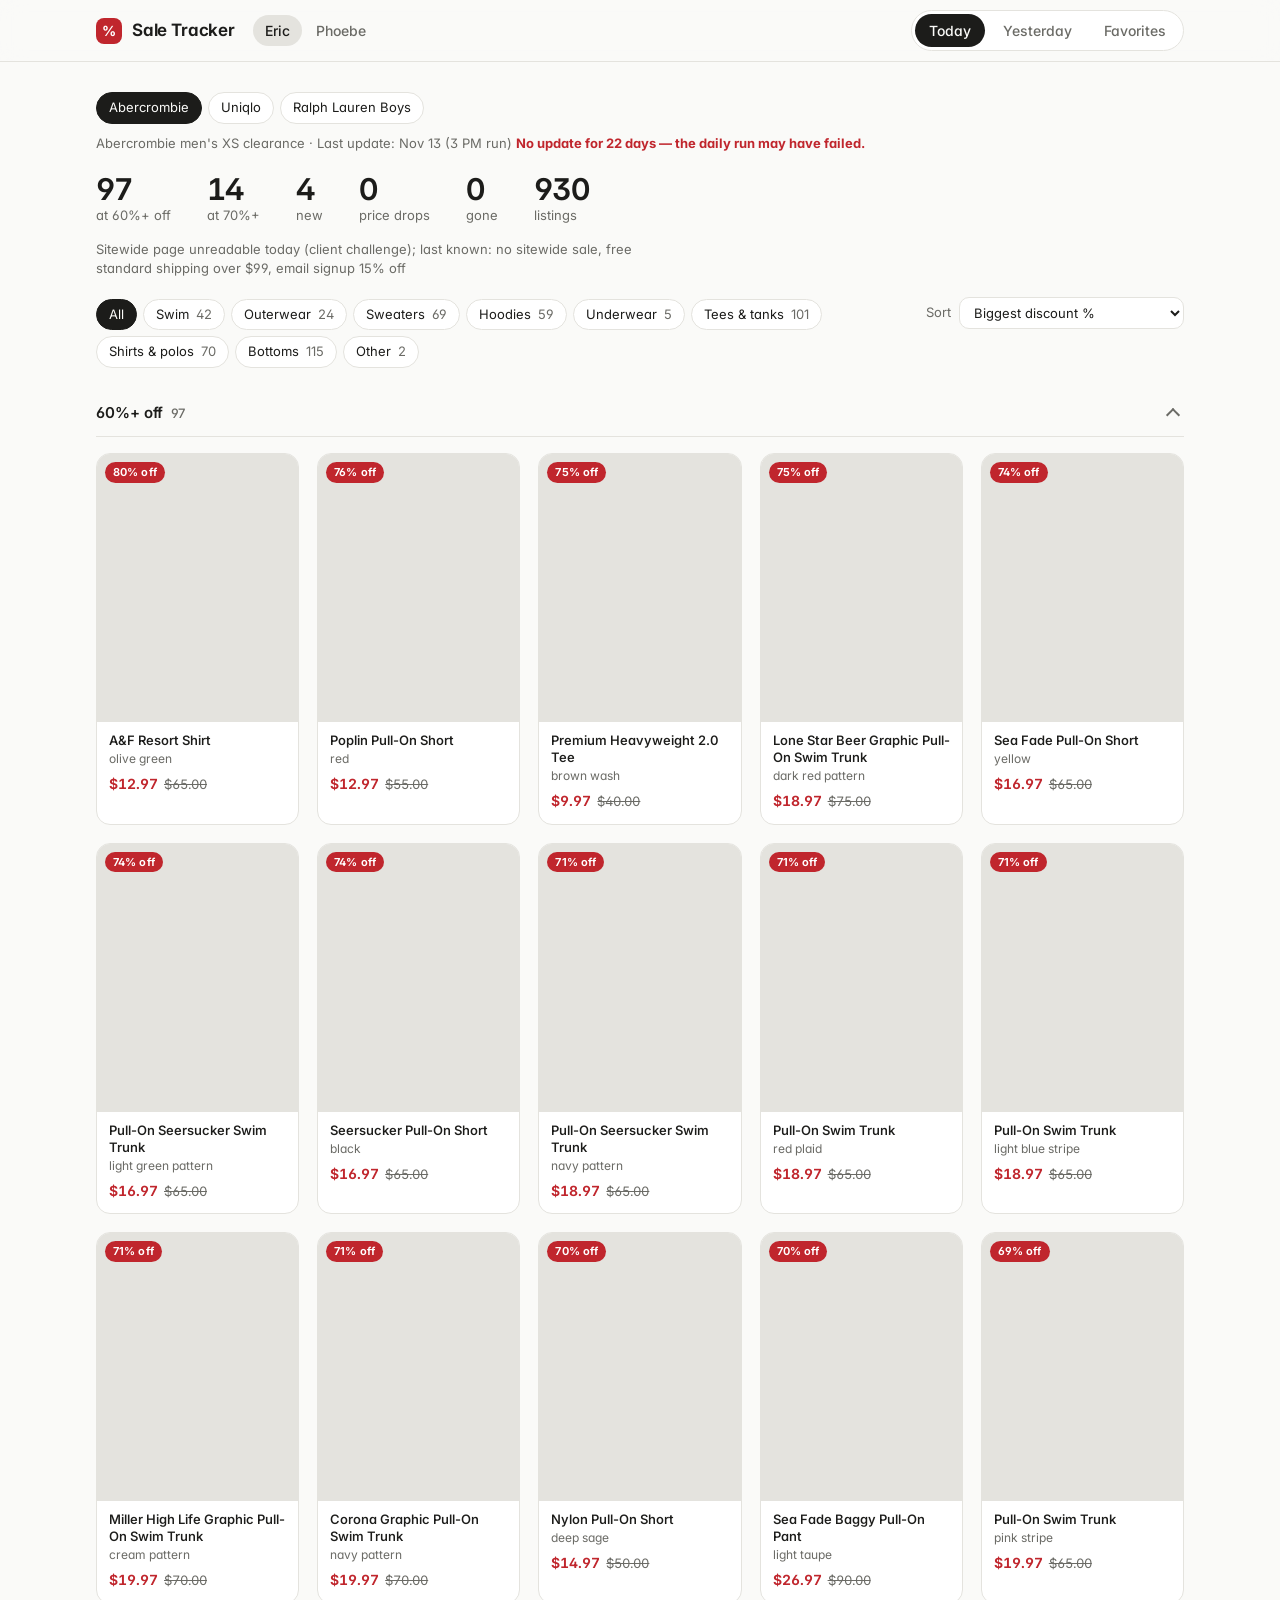
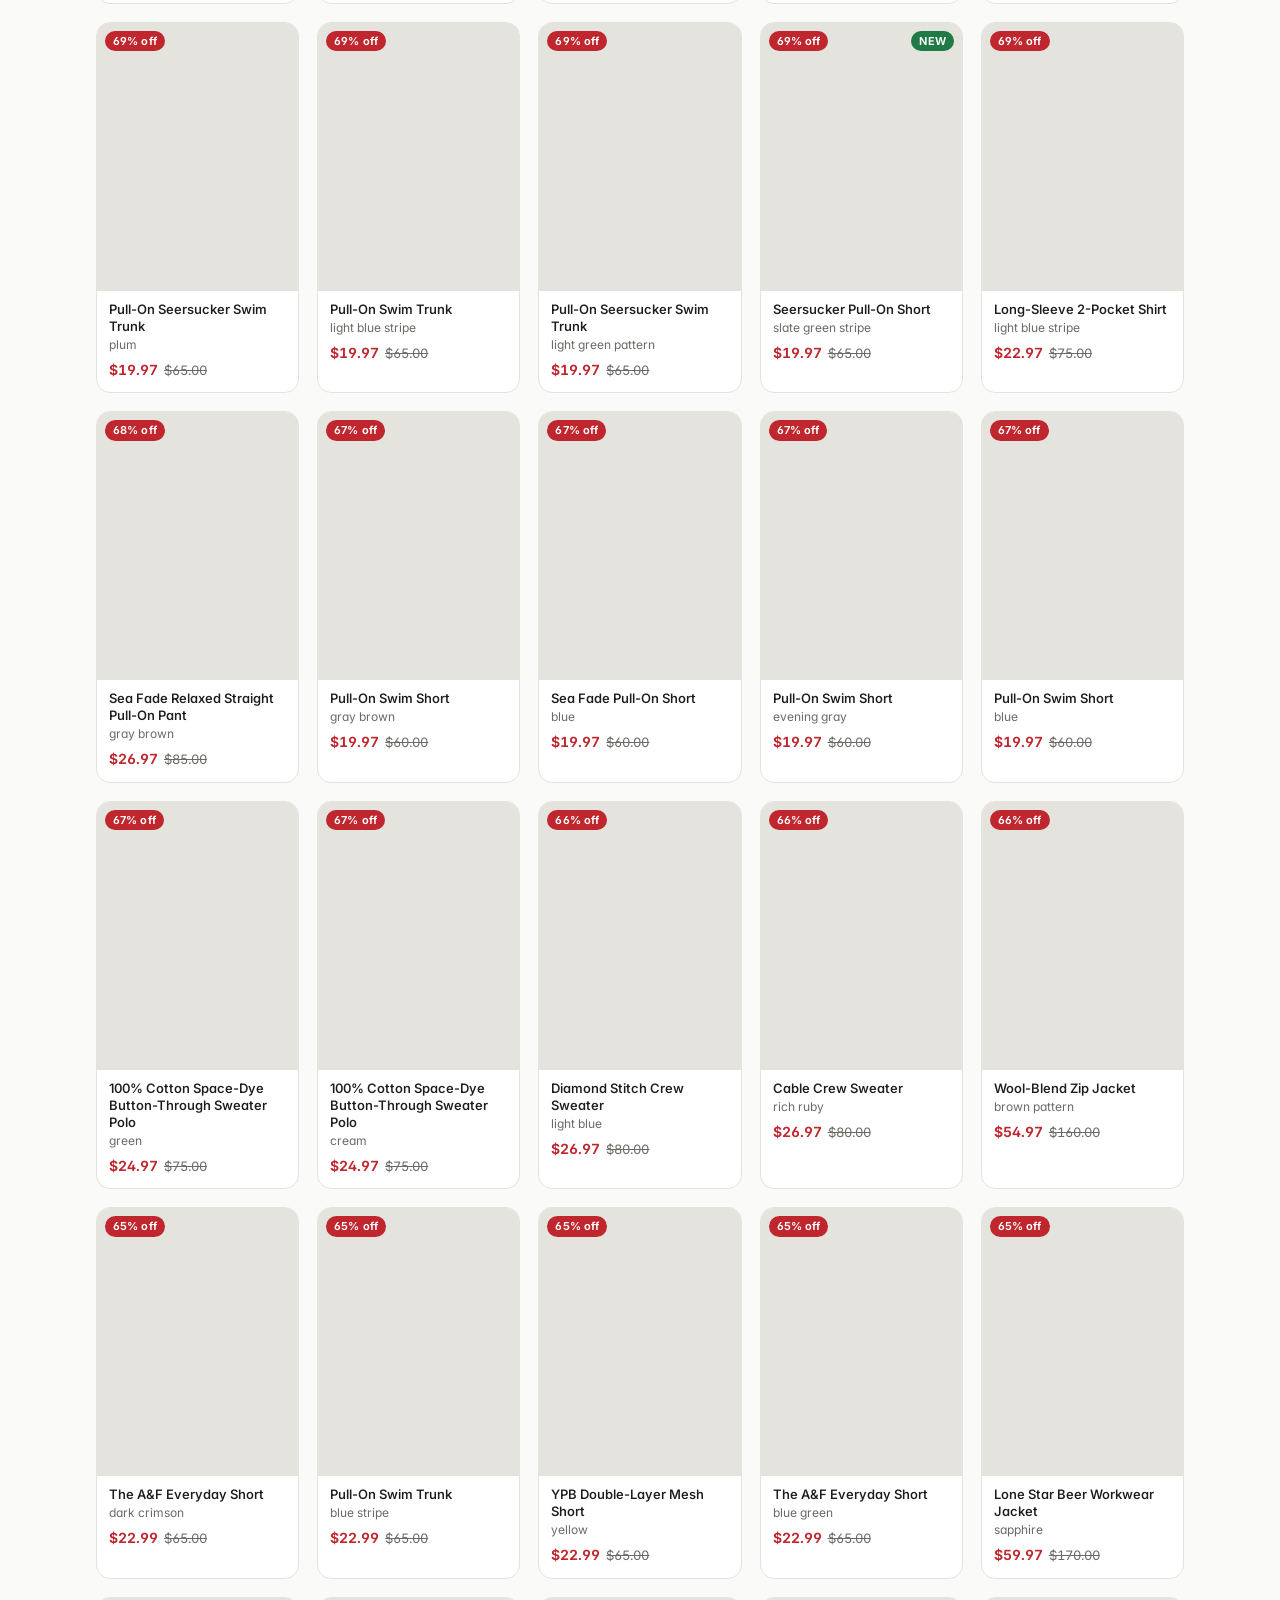
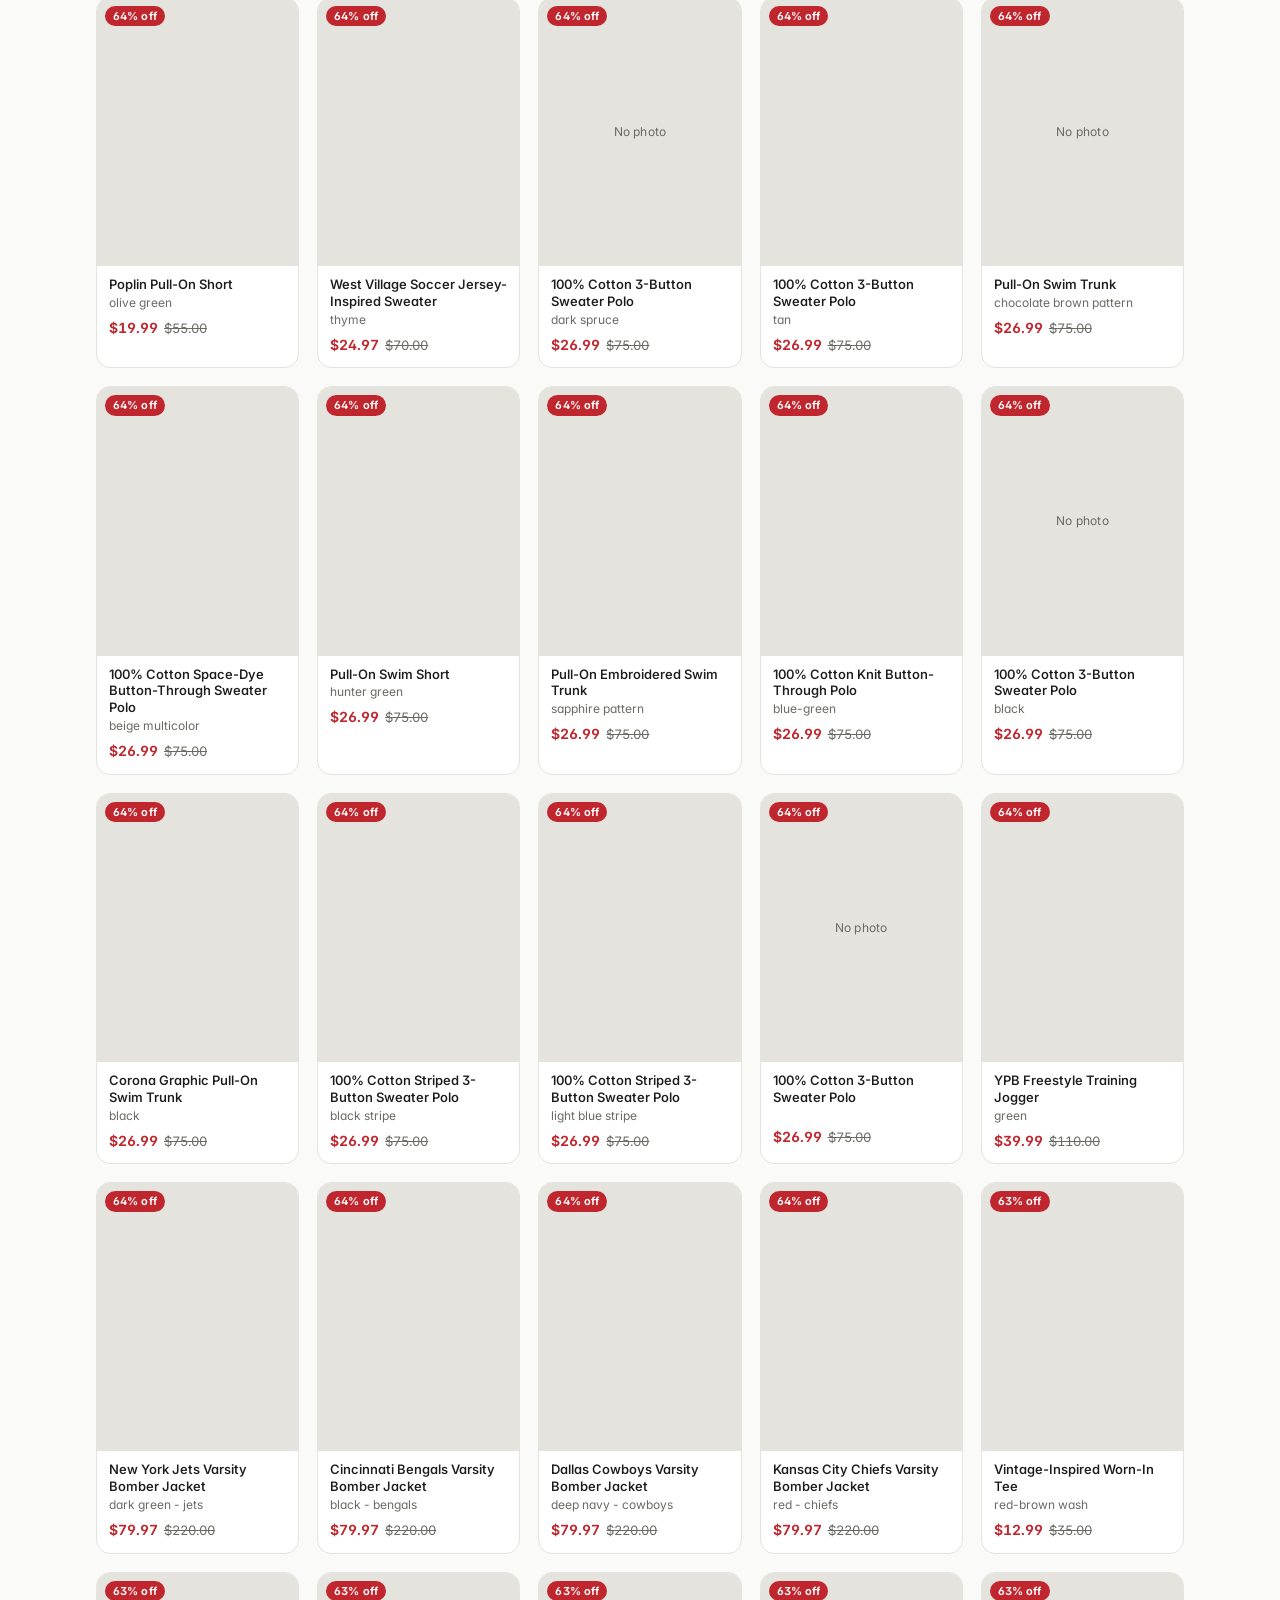
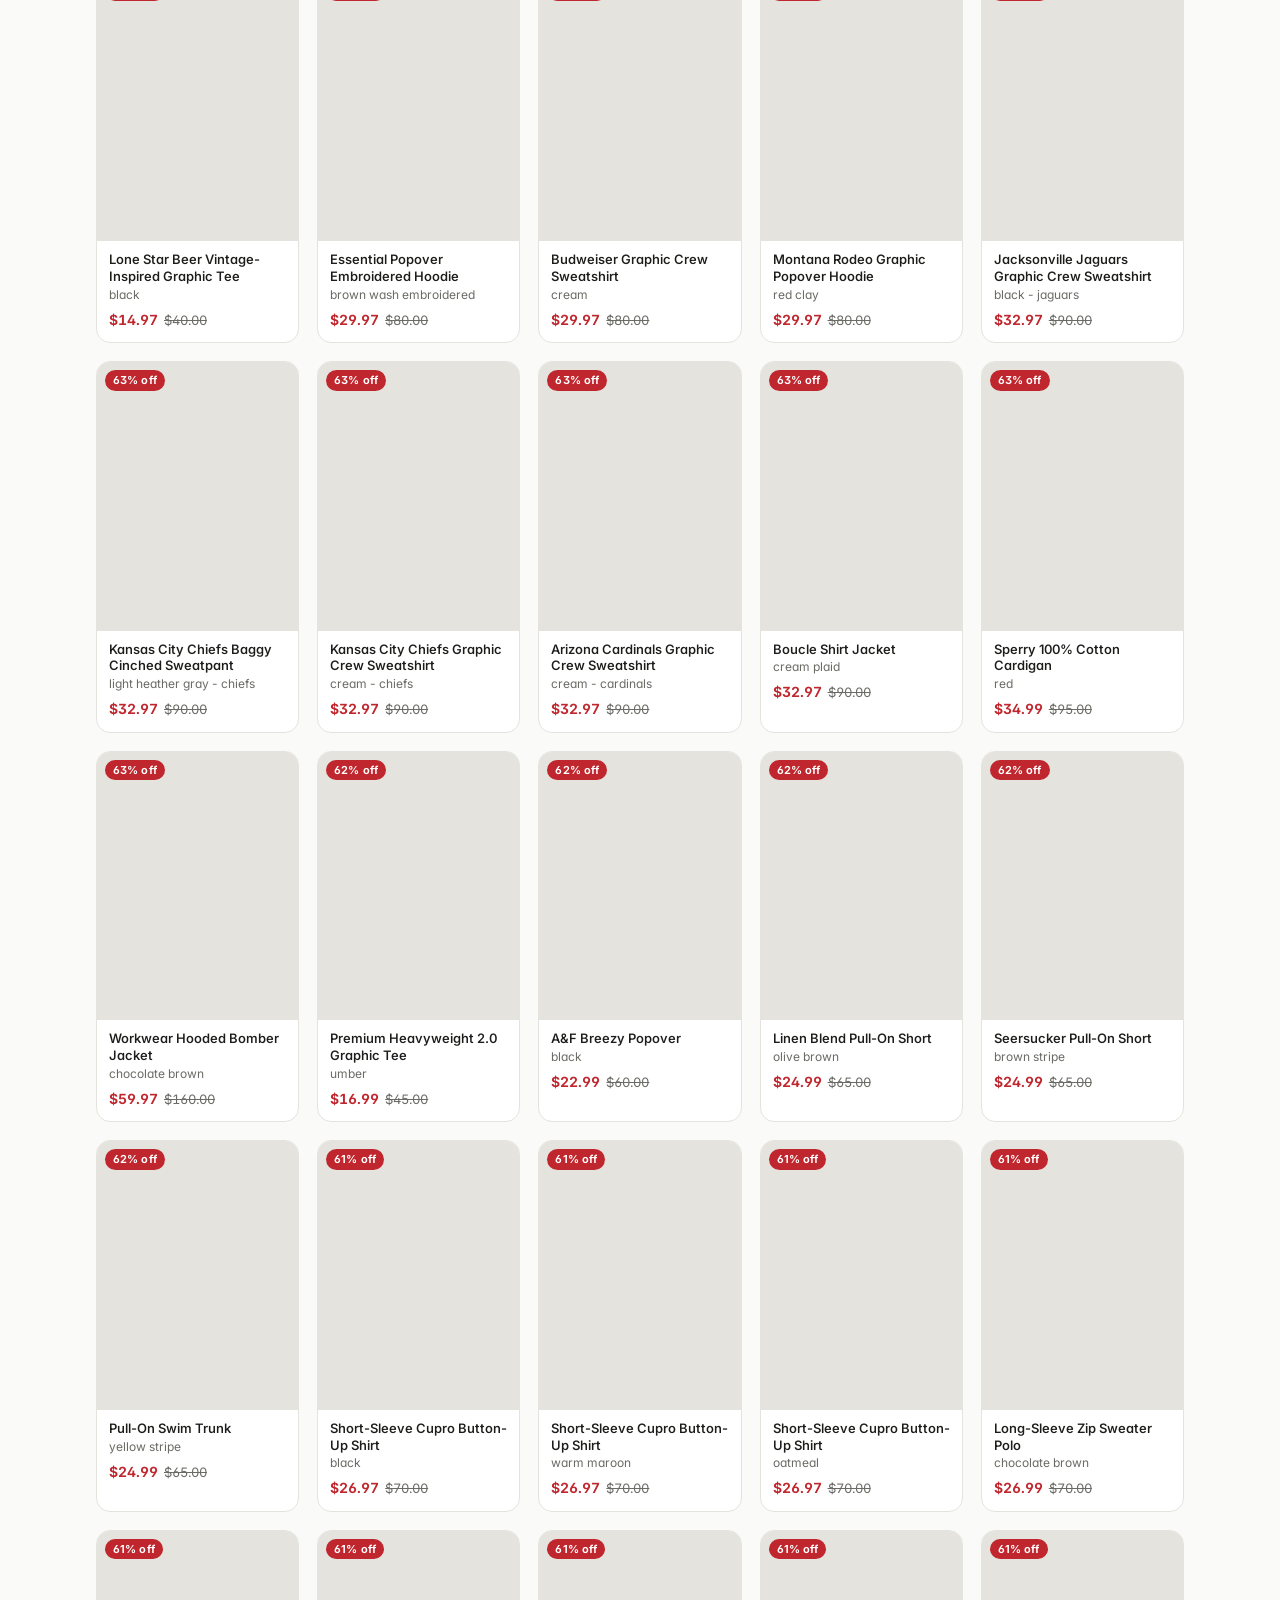
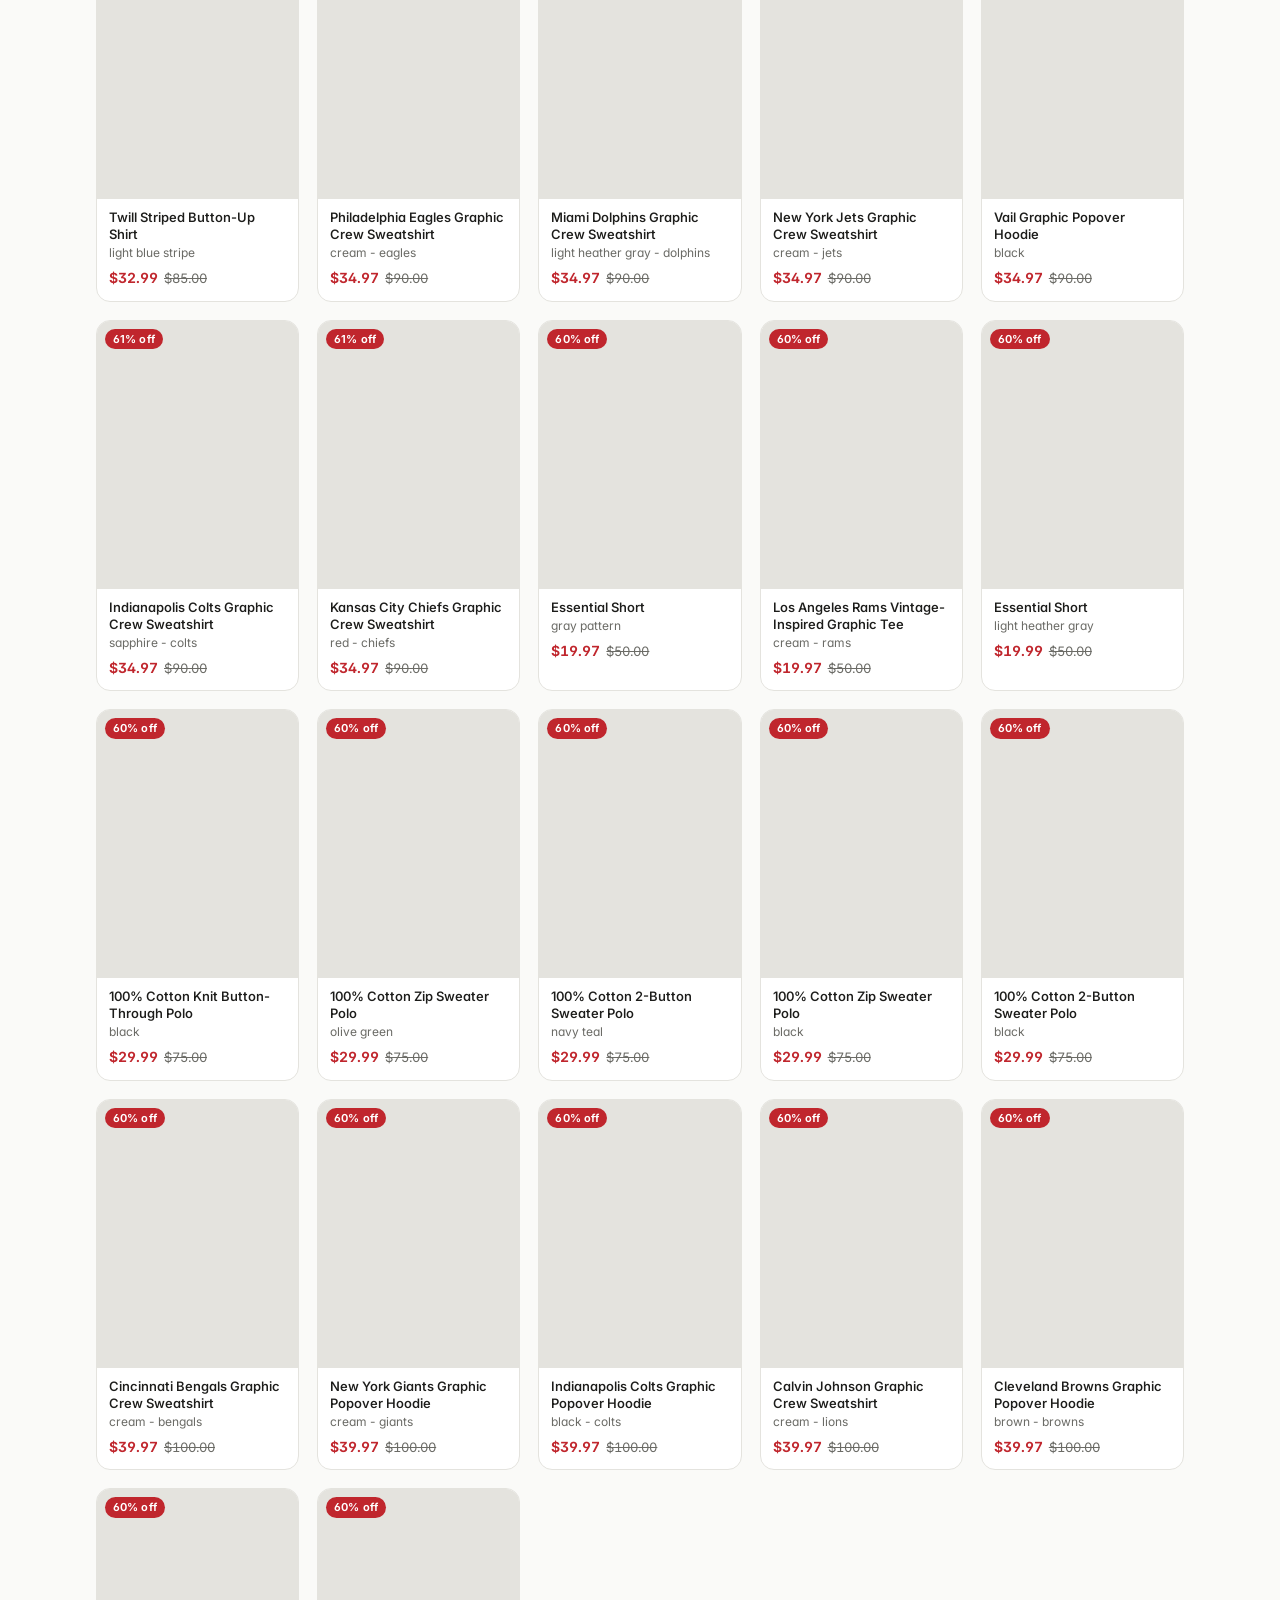
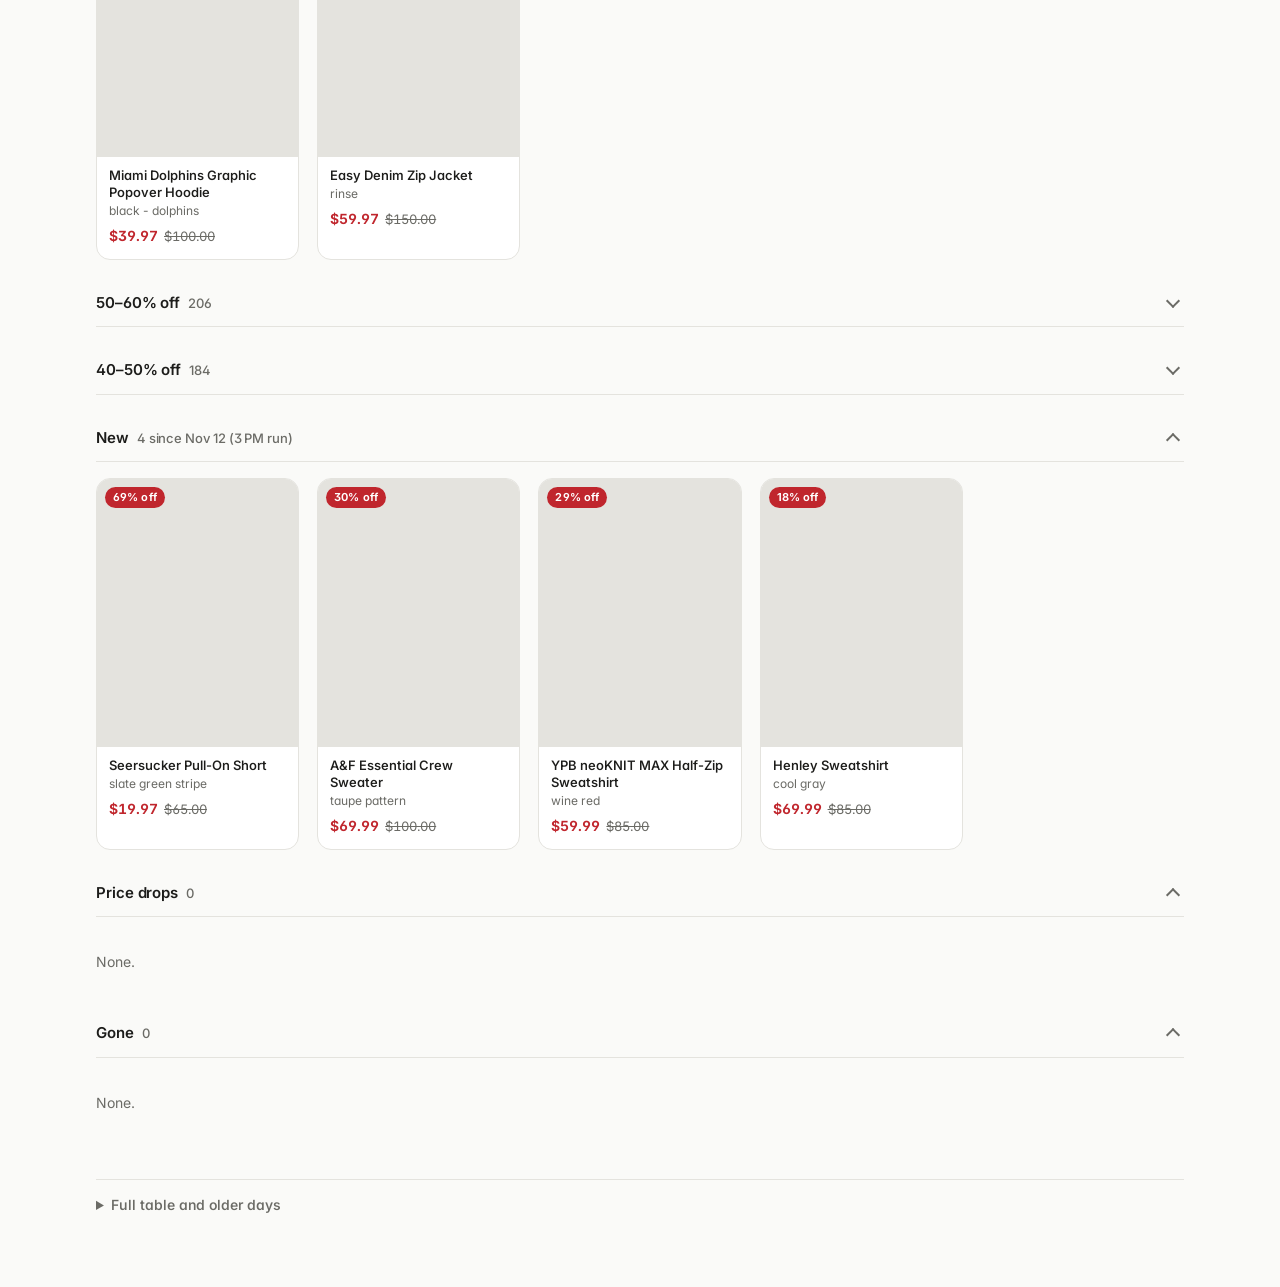
==== eric/index.html @ e485f813 "Add Eric and Phoebe sections at /eric/ and /phoebe/ - eric/index.html is the existing tracker (share" ====
<!doctype html>
<html lang="en">
<head>
<meta charset="utf-8">
<meta name="viewport" content="width=device-width,initial-scale=1">
<title>Eric · Sale Tracker</title>
<meta name="description" content="Daily price tracker for Abercrombie men's XS clearance: 60%+ off, new arrivals, price drops and favorites.">
<meta name="theme-color" content="#fafaf8" media="(prefers-color-scheme: light)">
<meta name="theme-color" content="#141413" media="(prefers-color-scheme: dark)">
<meta property="og:type" content="website">
<meta property="og:title" content="Eric · Sale Tracker">
<meta property="og:description" content="Daily price tracker for Abercrombie men's XS clearance: 60%+ off, new arrivals, price drops and favorites.">
<meta name="twitter:card" content="summary">
<link rel="icon" href="data:image/svg+xml,%3Csvg xmlns='http://www.w3.org/2000/svg' viewBox='0 0 32 32'%3E%3Crect width='32' height='32' rx='8' fill='%23c0262d'/%3E%3Ccircle cx='11' cy='11' r='2.8' fill='white'/%3E%3Ccircle cx='21' cy='21' r='2.8' fill='white'/%3E%3Cpath d='M22 9L10 23' stroke='white' stroke-width='2.4' stroke-linecap='round'/%3E%3C/svg%3E">
<link rel="preconnect" href="https://fonts.googleapis.com">
<link rel="preconnect" href="https://fonts.gstatic.com" crossorigin>
<link rel="stylesheet" href="https://fonts.googleapis.com/css2?family=Inter:wght@400;500;600;700&amp;display=swap">
<link rel="stylesheet" href="../styles.css">
</head>
<body>
<header class="top"><div class="bar">
<div class="lead"><div class="brand"><span class="logo" aria-hidden="true">%</span><h1 id="ttl">Sale Tracker</h1></div><nav class="spaces" aria-label="Section"><a href="../eric/" aria-current="page">Eric</a><a href="../phoebe/">Phoebe</a></nav></div>
<nav class="tabs" aria-label="Views"><button data-k="t" aria-pressed="true">Today</button><button data-k="y">Yesterday</button><button data-k="f">Favorites</button></nav>
</div></header>
<main>
<div class="chips stores" id="stores" role="group" aria-label="Store"></div>
<p class="intro">Abercrombie men's XS clearance<span id="upd"></span></p>
<div id="view" aria-live="polite"><div class="grid" aria-hidden="true"><div class="skel"></div><div class="skel"></div><div class="skel"></div><div class="skel"></div><div class="skel"></div><div class="skel"></div></div></div>
<details class="more"><summary>Full table and older days</summary>
<div class="tools"><input id="q" type="search" placeholder="Search name, color, id" aria-label="Search"><select id="f" aria-label="Filter"><option value="all">All</option><option value="60">60%+ off</option><option value="new">New today</option></select><span id="cnt" class="sub"></span></div>
<div class="tw"><table><thead><tr><th data-k="name">Item</th><th data-k="color">Color</th><th data-k="sale">Sale</th><th data-k="orig">Orig</th><th data-k="pct">Off</th></tr></thead><tbody id="tb"></tbody></table></div>
<h2>Older days</h2><ul class="l" id="older"></ul></details>
</main>
<script>window.SALE_SPACE="eric";window.SALE_ROOT="../";</script>
<script src="../app.js"></script>
</body>
</html>
---- styles.css ----
:root{--bg:#fafaf8;--fg:#1c1c1a;--mut:#6b6b66;--card:#fff;--bd:#e4e3de;--red:#c0262d;--grn:#1f7a45;--blu:#1f5fa8;--star:#e0a100;--r:14px;--sh:0 10px 28px rgba(28,28,26,.09);--font:Inter,system-ui,-apple-system,"Segoe UI",Roboto,sans-serif}
@media(prefers-color-scheme:dark){:root:not([data-theme=light]){color-scheme:dark;--bg:#141413;--fg:#ecebe6;--mut:#9a9992;--card:#1e1e1c;--bd:#33332f;--red:#ff6b70;--grn:#5fd18a;--blu:#6fb1ff;--sh:0 10px 28px rgba(0,0,0,.45)}}
:root[data-theme=dark]{color-scheme:dark;--bg:#141413;--fg:#ecebe6;--mut:#9a9992;--card:#1e1e1c;--bd:#33332f;--red:#ff6b70;--grn:#5fd18a;--blu:#6fb1ff;--sh:0 10px 28px rgba(0,0,0,.45)}
*{box-sizing:border-box}
html{-webkit-text-size-adjust:100%}
body{margin:0;background:var(--bg);color:var(--fg);font:15px/1.5 var(--font);-webkit-font-smoothing:antialiased;font-feature-settings:"cv11","ss01"}
a{color:inherit}button,input,select{font:inherit;color:inherit}
:focus-visible{outline:2px solid var(--blu);outline-offset:2px;border-radius:6px}

/* header */
.top{position:sticky;top:0;z-index:20;background:color-mix(in srgb,var(--bg) 86%,transparent);-webkit-backdrop-filter:saturate(1.4) blur(12px);backdrop-filter:saturate(1.4) blur(12px);border-bottom:1px solid var(--bd)}
.bar{max-width:1120px;margin:0 auto;display:flex;align-items:center;justify-content:space-between;gap:12px;flex-wrap:wrap;padding:10px max(16px,env(safe-area-inset-right,0px)) 10px max(16px,env(safe-area-inset-left,0px))}
.brand{display:flex;align-items:center;gap:10px}.logo{width:26px;height:26px;border-radius:8px;background:var(--red);color:#fff;font-weight:700;font-size:14px;display:grid;place-items:center}
h1{font-size:17px;font-weight:650;letter-spacing:-.01em;margin:0}
.tabs{display:flex;gap:4px;padding:3px;border:1px solid var(--bd);border-radius:99px;background:var(--card)}
.tabs button{border:0;background:transparent;color:var(--mut);padding:6px 14px;border-radius:99px;cursor:pointer;font-size:14px;font-weight:500;transition:background .15s,color .15s}
.tabs button:hover{color:var(--fg)}.tabs button[aria-pressed=true]{background:var(--fg);color:var(--bg)}
.tabs .bd{display:inline-block;min-width:18px;padding:0 5px;margin-left:4px;border-radius:99px;background:var(--bd);color:var(--fg);font-size:11px;line-height:18px;text-align:center}
.tabs button[aria-pressed=true] .bd{background:color-mix(in srgb,var(--bg) 25%,transparent);color:var(--bg)}

main{max-width:1120px;margin:0 auto;padding:18px max(16px,env(safe-area-inset-right,0px)) 72px max(16px,env(safe-area-inset-left,0px))}
.stores{margin:10px 0 8px;flex:none}.intro{margin:0 0 4px;color:var(--mut);font-size:13px}.intro #upd{display:inline}.intro #upd:not(:empty)::before{content:"\00a0\00b7\00a0"}
.sub{color:var(--mut);font-size:13px}.warn{color:var(--red)}
h2{font-size:15px;font-weight:600;letter-spacing:-.005em;margin:36px 0 14px;display:flex;align-items:baseline;gap:8px}
h2 .ct{color:var(--mut);font-weight:500;font-size:13px}

/* stats + promo */
.stats{display:flex;flex-wrap:wrap;gap:12px 36px;margin:20px 0 14px}
.st{display:flex;flex-direction:column}.st b{font-size:30px;line-height:1.1;font-weight:650;letter-spacing:-.02em;font-variant-numeric:tabular-nums}.st span{color:var(--mut);font-size:13px}
.promo{margin:0 0 18px;color:var(--mut);font-size:13px;max-width:70ch}

/* controls */
.controls{display:flex;flex-wrap:wrap;align-items:flex-start;justify-content:space-between;gap:12px;margin:0 0 4px}
.chips{flex:1 1 0;min-width:0;display:flex;gap:6px;flex-wrap:wrap;margin-inline:-2px;padding:2px}
.chip{flex:none;border:1px solid var(--bd);background:var(--card);color:var(--fg);padding:5px 12px;border-radius:99px;cursor:pointer;font-size:13px;white-space:nowrap;transition:border-color .15s,background .15s}
.chip i{font-style:normal;color:var(--mut);margin-left:3px}.chip:hover{border-color:var(--mut)}
.chip[aria-pressed=true]{background:var(--fg);color:var(--bg);border-color:var(--fg)}.chip[aria-pressed=true] i{color:inherit;opacity:.7}
.sort{flex:none;display:flex;align-items:center;gap:8px}
select,input[type=search]{border:1px solid var(--bd);border-radius:10px;background:var(--card);padding:6px 10px;font-size:13px}

/* grid + cards */
.grid{display:grid;grid-template-columns:repeat(auto-fill,minmax(158px,1fr));gap:14px}
@media(min-width:900px){.grid{grid-template-columns:repeat(auto-fill,minmax(200px,1fr));gap:18px}}
.card{background:var(--card);border:1px solid var(--bd);border-radius:var(--r);overflow:hidden;text-decoration:none;color:inherit;display:flex;flex-direction:column;transition:transform .2s,box-shadow .2s,border-color .2s}
.card:hover{transform:translateY(-3px);box-shadow:var(--sh);border-color:color-mix(in srgb,var(--mut) 45%,var(--bd))}
.ph{aspect-ratio:3/4;background:var(--bd);display:flex;align-items:center;justify-content:center;color:var(--mut);font-size:12px;position:relative;overflow:hidden}
.ph img{width:100%;height:100%;object-fit:cover;display:block;transition:transform .4s}.card:hover .ph img{transform:scale(1.035)}
.nop{font-size:12px;letter-spacing:.02em}
.tag{position:absolute;top:8px;left:8px;font-size:11px;font-weight:650;padding:2px 8px;border-radius:99px;color:#fff;background:var(--red);letter-spacing:.01em}
.tag.n,.tag.d{left:auto;right:8px}.tag.n{background:var(--grn)}.tag.d{background:var(--blu)}
.info{padding:10px 12px 12px;font-size:13px;display:flex;flex-direction:column;gap:1px}
.nm{font-weight:550;line-height:1.3}.cl{color:var(--mut);font-size:12px;min-height:1.2em}
.pr{margin-top:4px;font-variant-numeric:tabular-nums}.pr b{color:var(--red);font-weight:650;font-size:14px}.pr s{color:var(--mut);margin-left:6px}

/* favorite star */
.fav{cursor:pointer;user-select:none;color:var(--mut);font-size:17px;line-height:1}.fav[aria-pressed=true]{color:var(--star)}
.ph .fav{position:absolute;right:8px;bottom:8px;width:32px;height:32px;border-radius:50%;background:color-mix(in srgb,var(--card) 92%,transparent);display:flex;align-items:center;justify-content:center;box-shadow:0 1px 4px rgba(0,0,0,.18);transition:opacity .15s,transform .15s}
.ph .fav:hover{transform:scale(1.08)}
@media(hover:hover){.card .fav{opacity:0}.card:hover .fav,.card .fav:focus-visible,.card .fav[aria-pressed=true]{opacity:1}}
td .fav{margin-right:4px}

/* list rows (drops / gone) */
.rows{list-style:none;margin:0;padding:0;border-top:1px solid var(--bd)}
.row{display:flex;align-items:center;gap:12px;padding:10px 0;border-bottom:1px solid var(--bd)}
.th{flex:none;width:44px;aspect-ratio:3/4;border-radius:8px;background:var(--bd);overflow:hidden;display:block}.th img{width:100%;height:100%;object-fit:cover;display:block}
.rm{flex:1;min-width:0}.rm .cl:empty{display:none}.rm .nm{text-decoration:none;display:block;white-space:nowrap;overflow:hidden;text-overflow:ellipsis}.rm .nm:hover{text-decoration:underline}
.rp{text-align:right;font-size:13px;font-variant-numeric:tabular-nums;white-space:nowrap}.rp b{color:var(--red);font-weight:650}.rp s{color:var(--mut)}

/* empty / notes */
.empty{color:var(--mut);padding:18px 0;font-size:14px}
.empty.big{display:flex;flex-direction:column;align-items:center;gap:4px;text-align:center;padding:72px 0}.empty.big b{color:var(--fg);font-size:16px;font-weight:600}
.note{border:1px solid var(--bd);border-radius:12px;padding:10px 12px;font-size:13px;margin:10px 0;background:var(--card)}

/* favorites history */
.hist{margin-top:8px;display:flex;flex-direction:column;gap:3px}
.spark{display:block;width:100%;height:32px;margin-bottom:2px}.spark polyline{fill:none;stroke:var(--blu);stroke-width:1.8;stroke-linejoin:round;stroke-linecap:round;vector-effect:non-scaling-stroke}
.chg{font-weight:600}.chg.dn{color:var(--grn)}.chg.up{color:var(--red)}
.pill{display:inline-block;align-self:flex-start;font-size:11px;font-weight:600;padding:1px 8px;border-radius:99px;border:1px solid var(--bd);color:var(--mut)}.pill.on{color:var(--grn);border-color:color-mix(in srgb,var(--grn) 45%,var(--bd))}
.hist details{margin:2px 0 0;padding:0;border:0}.hist summary{font-size:12px;font-weight:500;color:var(--mut)}.nw{white-space:nowrap}
.sync{margin:0 0 18px;border:1px solid var(--bd);border-radius:12px;background:var(--card);padding:0 14px}.sync summary{padding:10px 0;font-size:13px;font-weight:550}
.syncb{padding:0 0 12px}.syncb p{margin:0 0 10px}.btns{display:flex;flex-wrap:wrap;gap:8px;align-items:center}
.btns button,.btns a{font-size:13px;padding:6px 12px;border:1px solid var(--bd);border-radius:10px;background:var(--bg);cursor:pointer;text-decoration:none}.btns button:hover,.btns a:hover{border-color:var(--mut)}

/* more (table) */
details.more{margin-top:48px;border-top:1px solid var(--bd);padding-top:14px}details.more>summary{cursor:pointer;font-weight:550;font-size:14px;color:var(--mut)}details.more>summary:hover{color:var(--fg)}
.tools{display:flex;flex-wrap:wrap;align-items:center;gap:8px;margin:14px 0}
.tw{overflow-x:auto}table{width:100%;min-width:520px;border-collapse:collapse;font-size:13px}
th,td{text-align:left;padding:8px 8px;border-bottom:1px solid var(--bd)}th{cursor:pointer;color:var(--mut);font-weight:550;white-space:nowrap}th:hover{color:var(--fg)}td a{text-decoration:none}td a:hover{text-decoration:underline}
ul.l{list-style:none;padding:0;margin:0}ul.l li{padding:6px 0;border-bottom:1px solid var(--bd);font-size:13px}

/* skeleton */
.skel{aspect-ratio:3/4.7;border-radius:var(--r);background:linear-gradient(100deg,var(--bd) 30%,color-mix(in srgb,var(--bd) 55%,var(--bg)) 50%,var(--bd) 70%);background-size:200% 100%;animation:sh 1.3s linear infinite}
@keyframes sh{to{background-position:-200% 0}}

@media(max-width:560px){.controls{flex-wrap:wrap}.chips{flex-basis:100%;flex-wrap:nowrap;overflow-x:auto;scrollbar-width:none}.chips::-webkit-scrollbar{display:none}.bar{padding-block:8px}.tabs{width:100%}.tabs button{flex:1;padding:7px 6px}.stats{gap:10px 26px}.st b{font-size:26px}h2{margin-top:30px}}
@media(prefers-reduced-motion:reduce){*{animation:none!important;transition:none!important}.card:hover{transform:none}}

/* collapsible sections */
details.sec{margin:30px 0 0}
details.sec>summary{list-style:none;cursor:pointer;display:flex;align-items:center;justify-content:space-between;gap:12px;padding:2px 0 12px;border-bottom:1px solid var(--bd);margin-bottom:16px;border-radius:0}
details.sec>summary::-webkit-details-marker{display:none}
details.sec>summary h2{margin:0}
details.sec>summary::after{content:"";flex:none;width:8px;height:8px;border-right:2px solid var(--mut);border-bottom:2px solid var(--mut);transform:rotate(45deg);margin:-4px 6px 0 0;transition:transform .2s}
details.sec[open]>summary::after{transform:rotate(-135deg);margin-top:4px}
details.sec>summary:hover h2{color:var(--blu)}
details.sec:not([open])>summary{margin-bottom:0}

/* sections (Eric / Phoebe) */
.lead{display:flex;align-items:center;gap:18px;flex-wrap:wrap}
.spaces{display:flex;gap:2px}.spaces a{color:var(--mut);text-decoration:none;font-size:14px;font-weight:500;padding:5px 12px;border-radius:99px;transition:color .15s,background .15s}
.spaces a:hover{color:var(--fg)}.spaces a[aria-current=page]{color:var(--fg);background:var(--bd)}
.spacegrid{display:grid;grid-template-columns:repeat(auto-fit,minmax(240px,1fr));gap:16px;margin-top:20px;max-width:720px}
.spacecard{display:flex;flex-direction:column;gap:6px;padding:28px 24px;border:1px solid var(--bd);border-radius:var(--r);background:var(--card);text-decoration:none;color:inherit;transition:transform .2s,box-shadow .2s,border-color .2s}
.spacecard:hover{transform:translateY(-3px);box-shadow:var(--sh);border-color:color-mix(in srgb,var(--mut) 45%,var(--bd))}
.spacecard b{font-size:22px;font-weight:650;letter-spacing:-.01em}.spacecard span{color:var(--mut);font-size:13px}
.bar{min-height:61px}
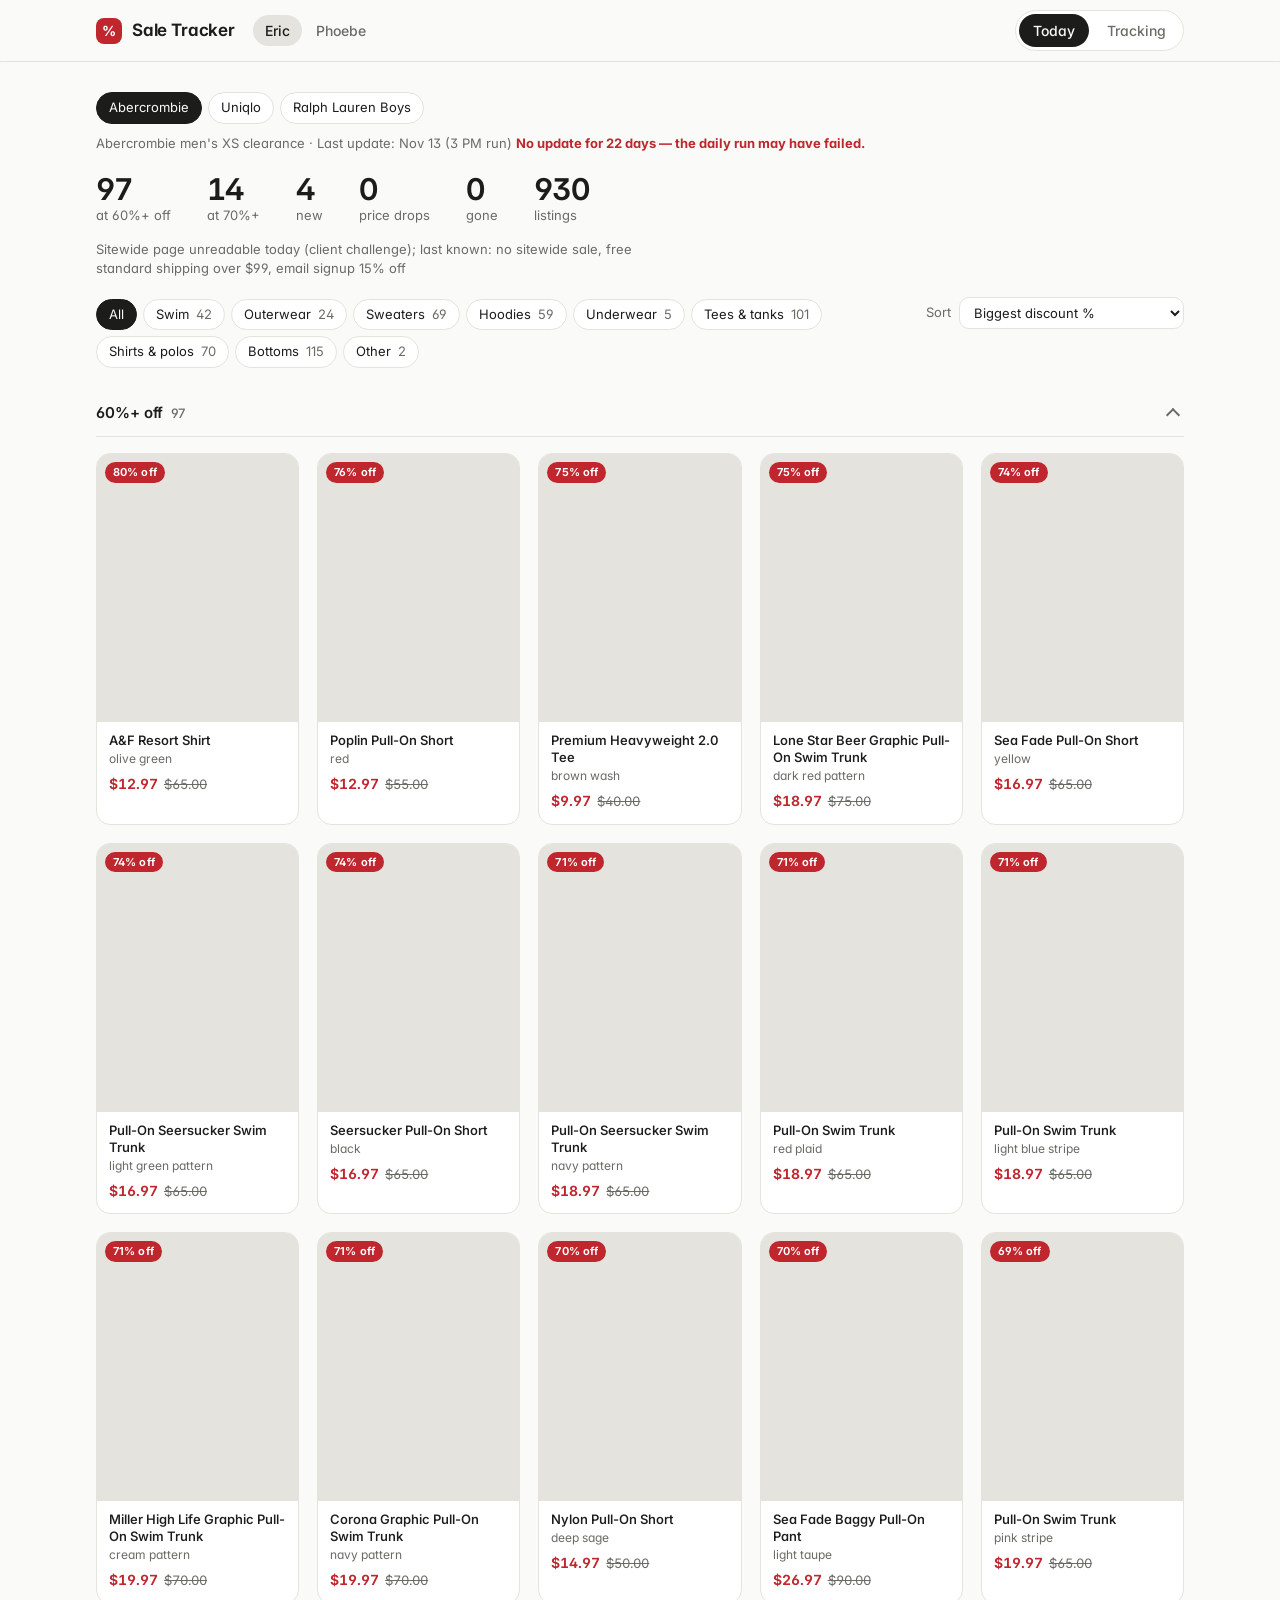
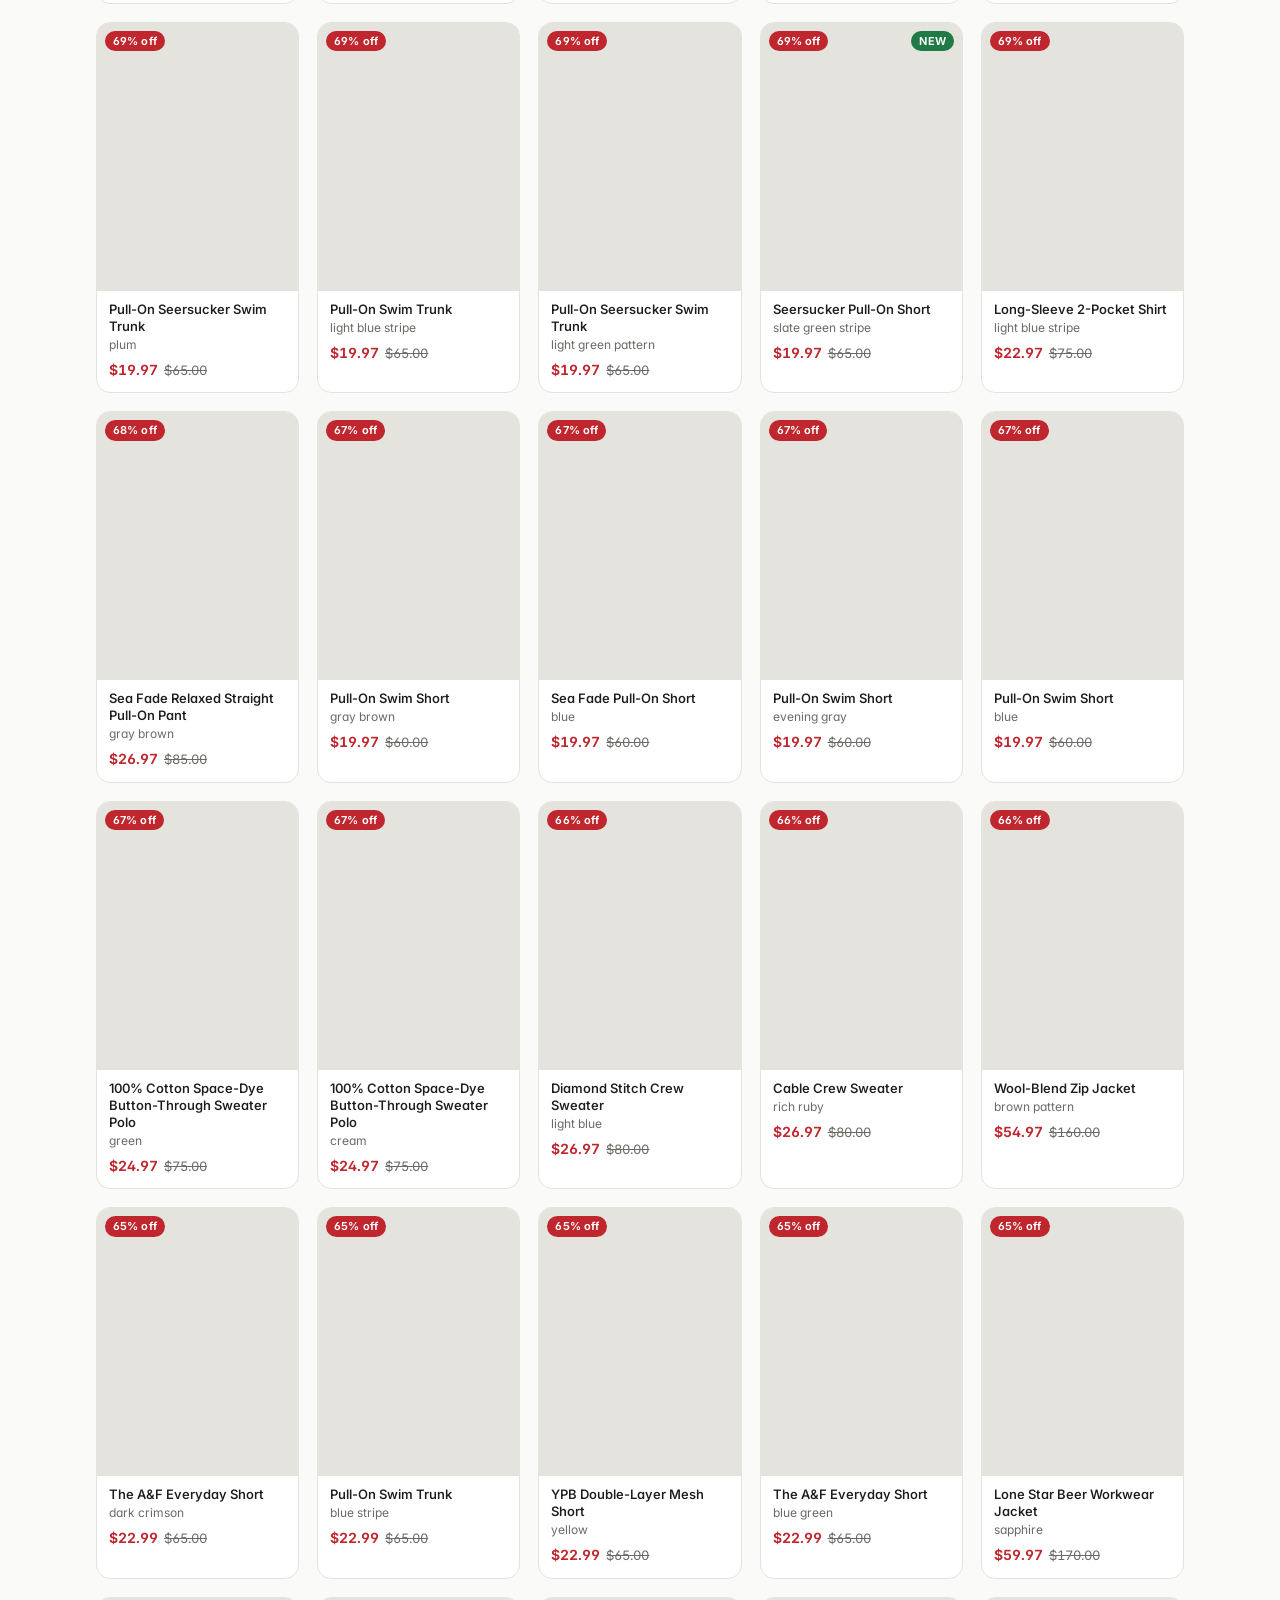
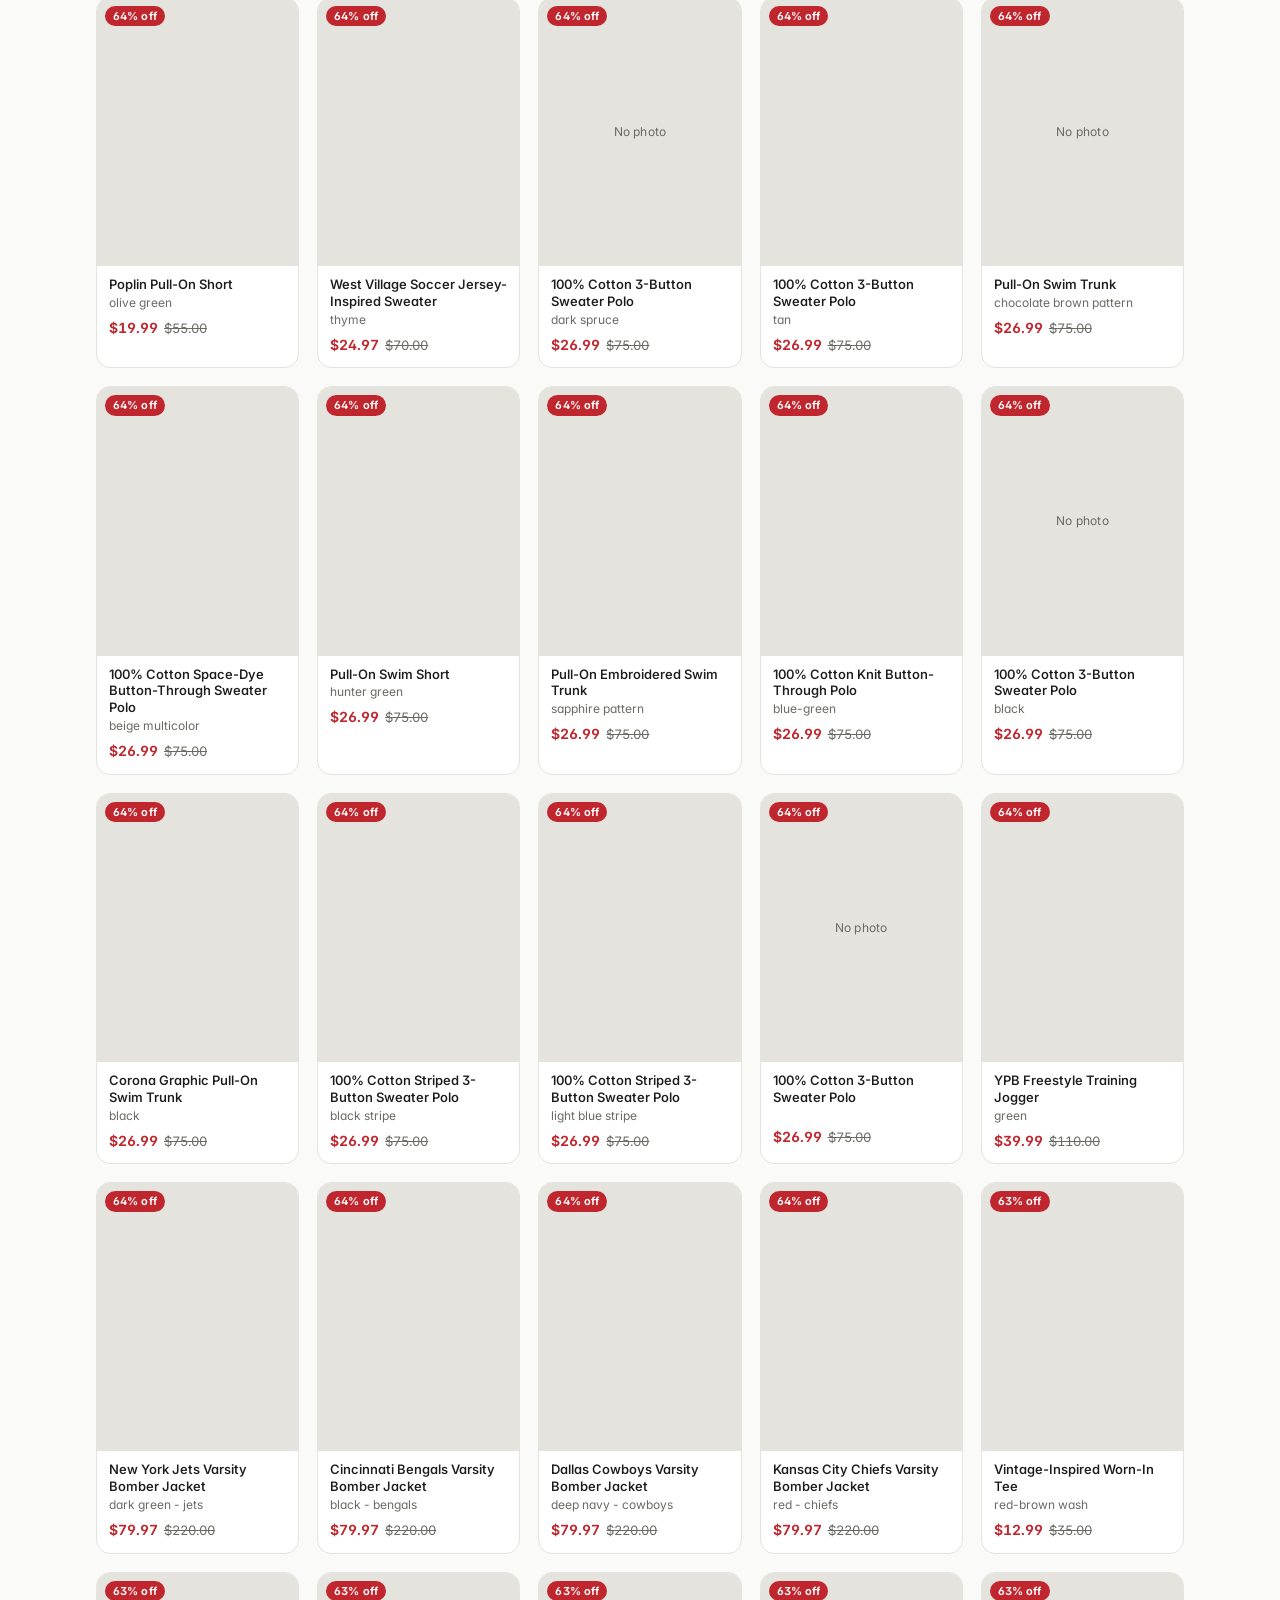
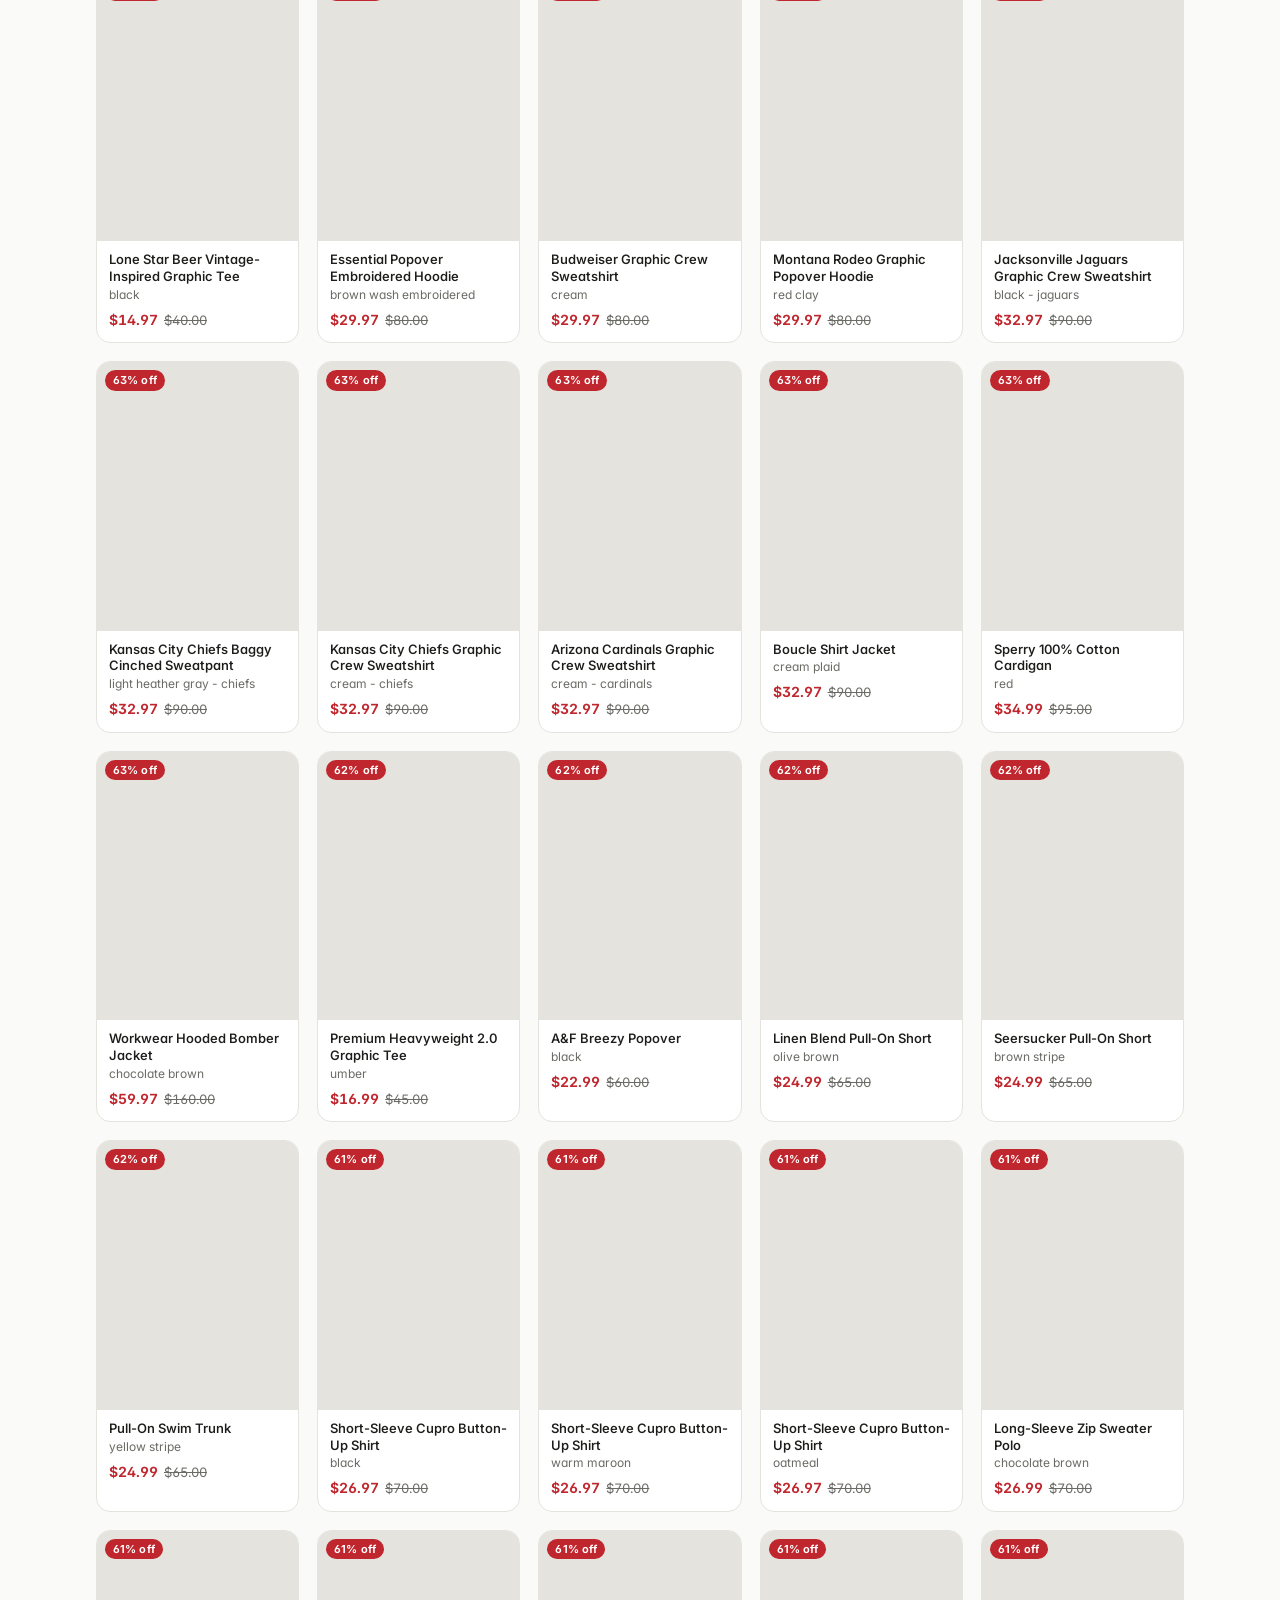
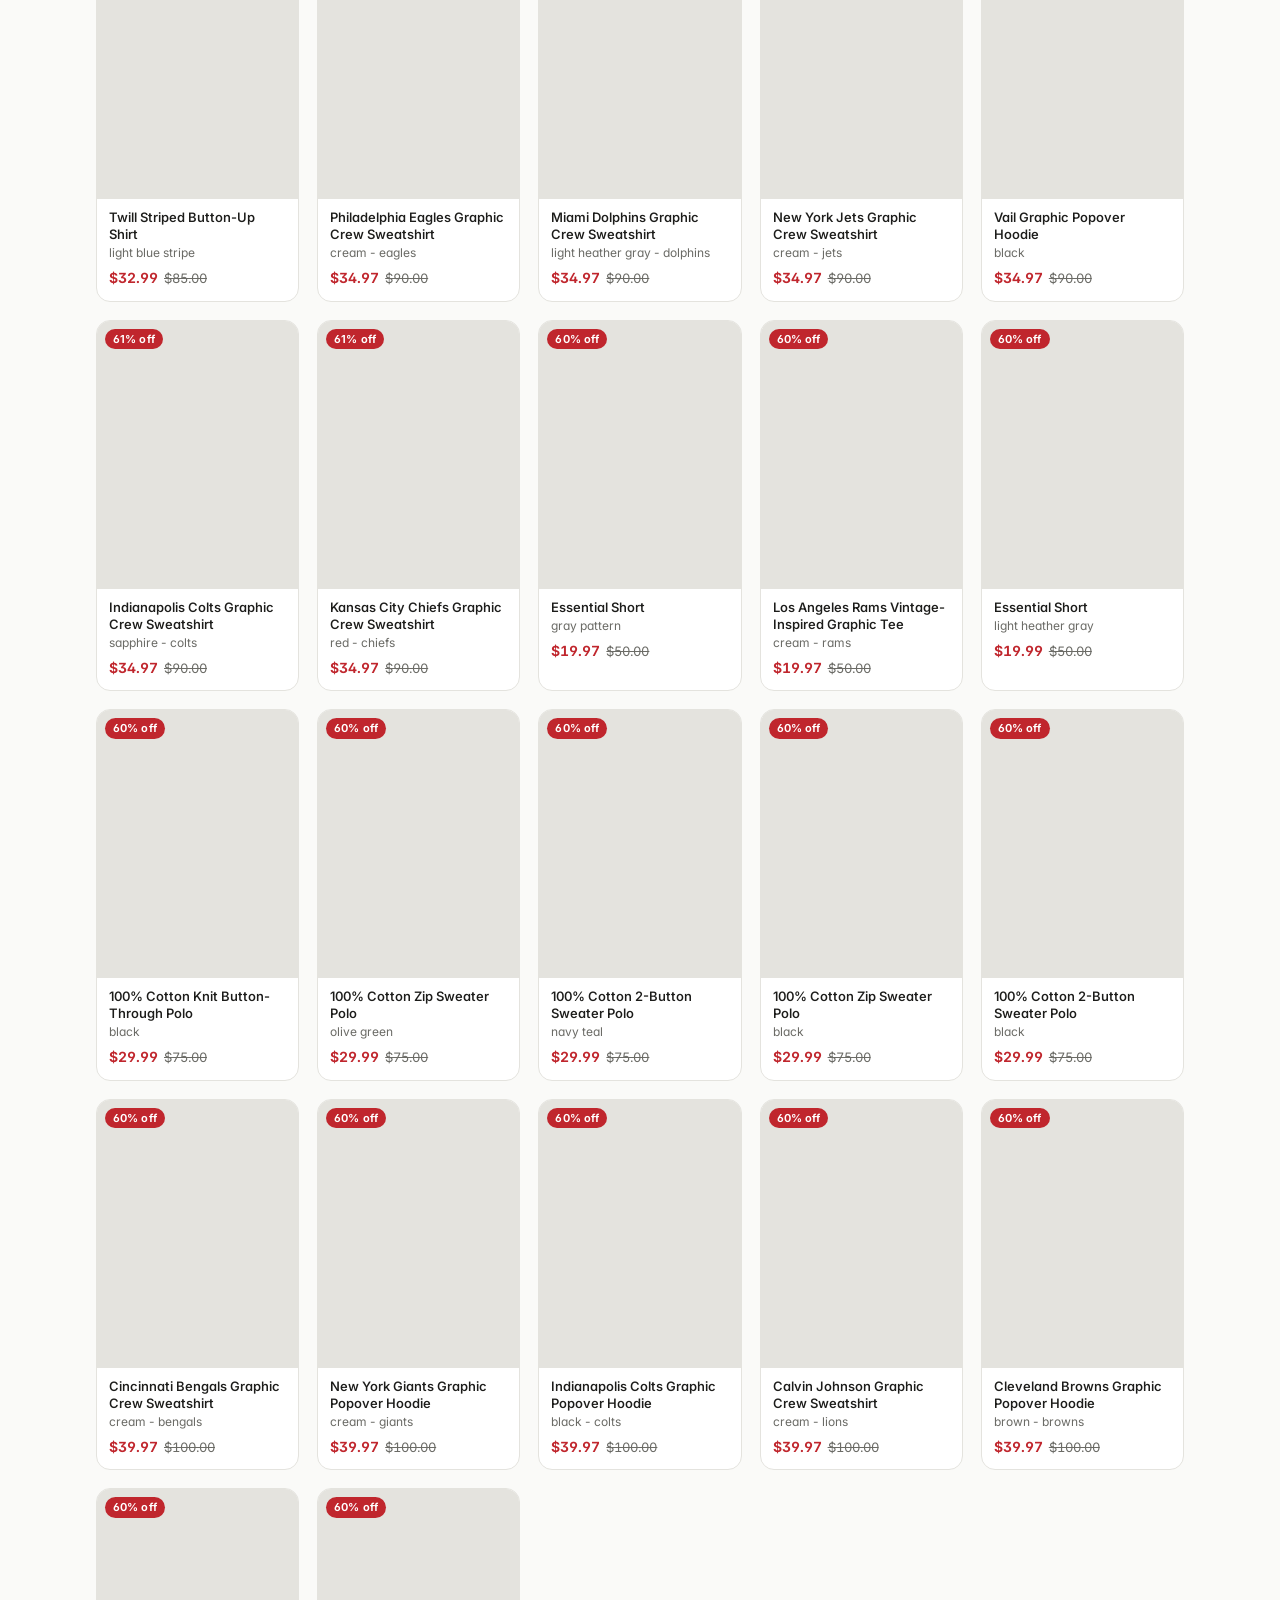
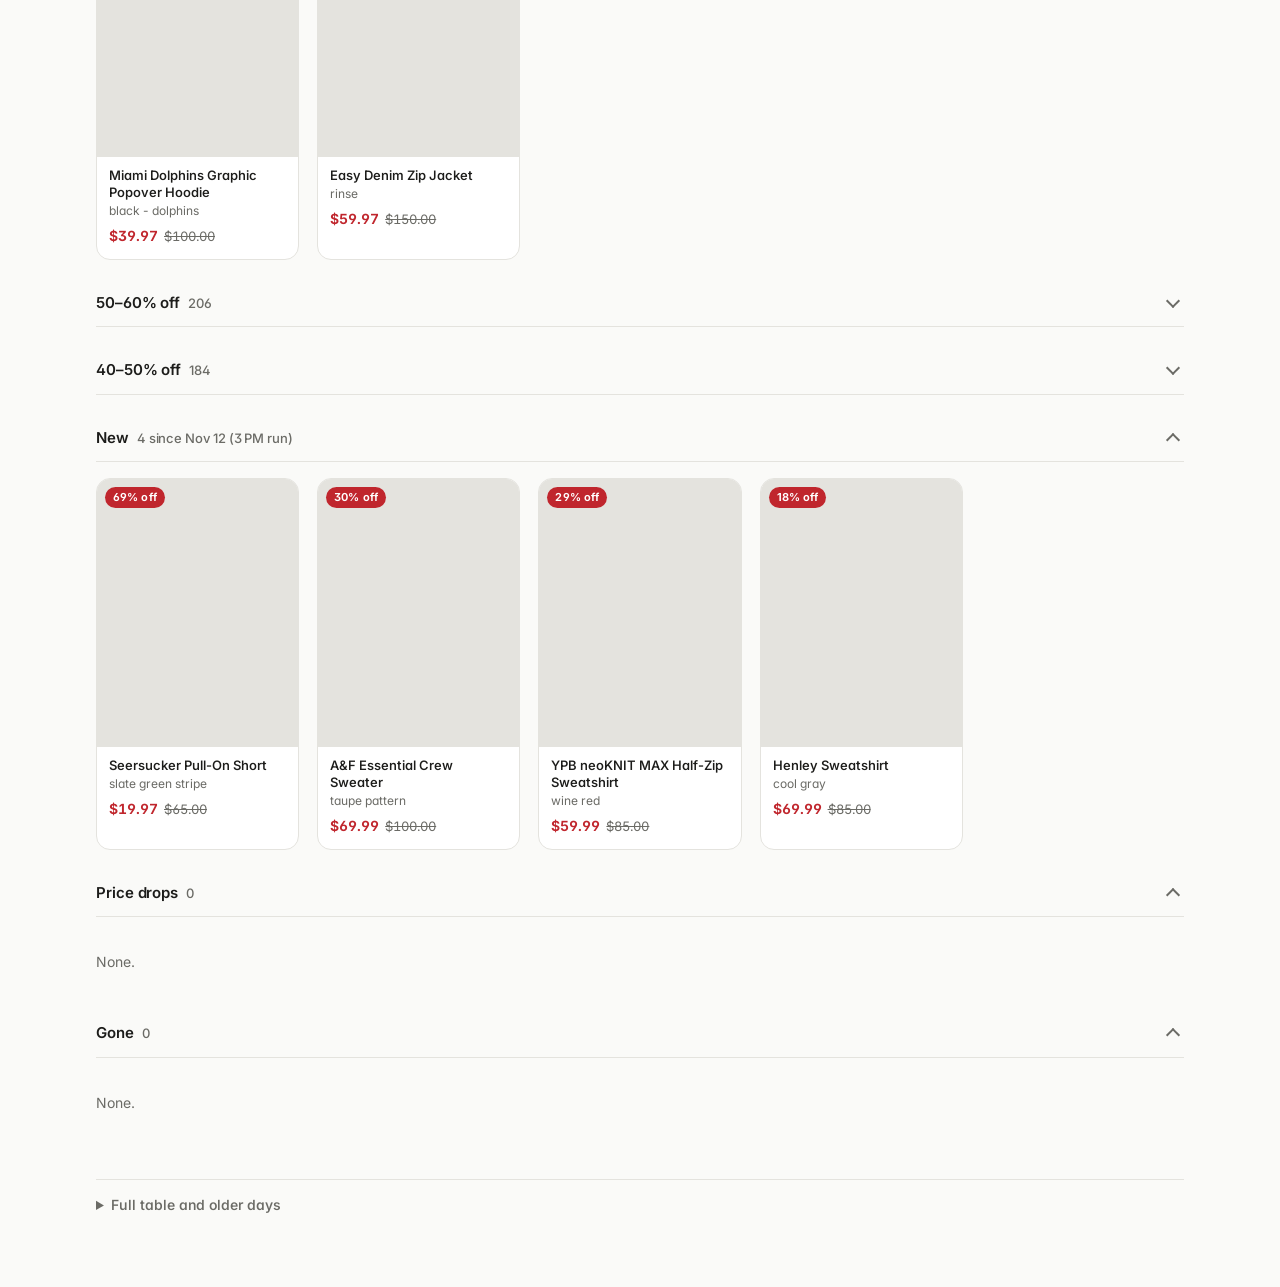
==== commit dc915509: "Tracking tab for Eric and Phoebe, tracking icon, no Yesterday tab, per-person watch lists - Remove t" ====
--- a/eric/index.html
+++ b/eric/index.html
@@ -20,7 +20,7 @@
 <body>
 <header class="top"><div class="bar">
 <div class="lead"><div class="brand"><span class="logo" aria-hidden="true">%</span><h1 id="ttl">Sale Tracker</h1></div><nav class="spaces" aria-label="Section"><a href="../eric/" aria-current="page">Eric</a><a href="../phoebe/">Phoebe</a></nav></div>
-<nav class="tabs" aria-label="Views"><button data-k="t" aria-pressed="true">Today</button><button data-k="y">Yesterday</button><button data-k="f">Favorites</button></nav>
+<nav class="tabs" aria-label="Views"><button data-k="t" aria-pressed="true">Today</button><button data-k="f">Tracking</button></nav>
 </div></header>
 <main>
 <div class="chips stores" id="stores" role="group" aria-label="Store"></div>
--- a/styles.css
+++ b/styles.css
@@ -114,3 +114,10 @@
 .spacecard:hover{transform:translateY(-3px);box-shadow:var(--sh);border-color:color-mix(in srgb,var(--mut) 45%,var(--bd))}
 .spacecard b{font-size:22px;font-weight:650;letter-spacing:-.01em}.spacecard span{color:var(--mut);font-size:13px}
 .bar{min-height:61px}
+
+/* tracking icon (replaces the star) */
+.fav{display:inline-flex;align-items:center;justify-content:center;vertical-align:middle}
+.fav svg{width:18px;height:18px;display:block;fill:none;stroke:currentColor;stroke-width:2;stroke-linecap:round;stroke-linejoin:round}
+.fav[aria-pressed=true]{color:var(--blu)}
+.ph .fav[aria-pressed=true]{background:var(--blu);color:#fff;box-shadow:0 1px 4px rgba(0,0,0,.25)}
+.trk #stores,.trk .intro,.trk details.more{display:none}
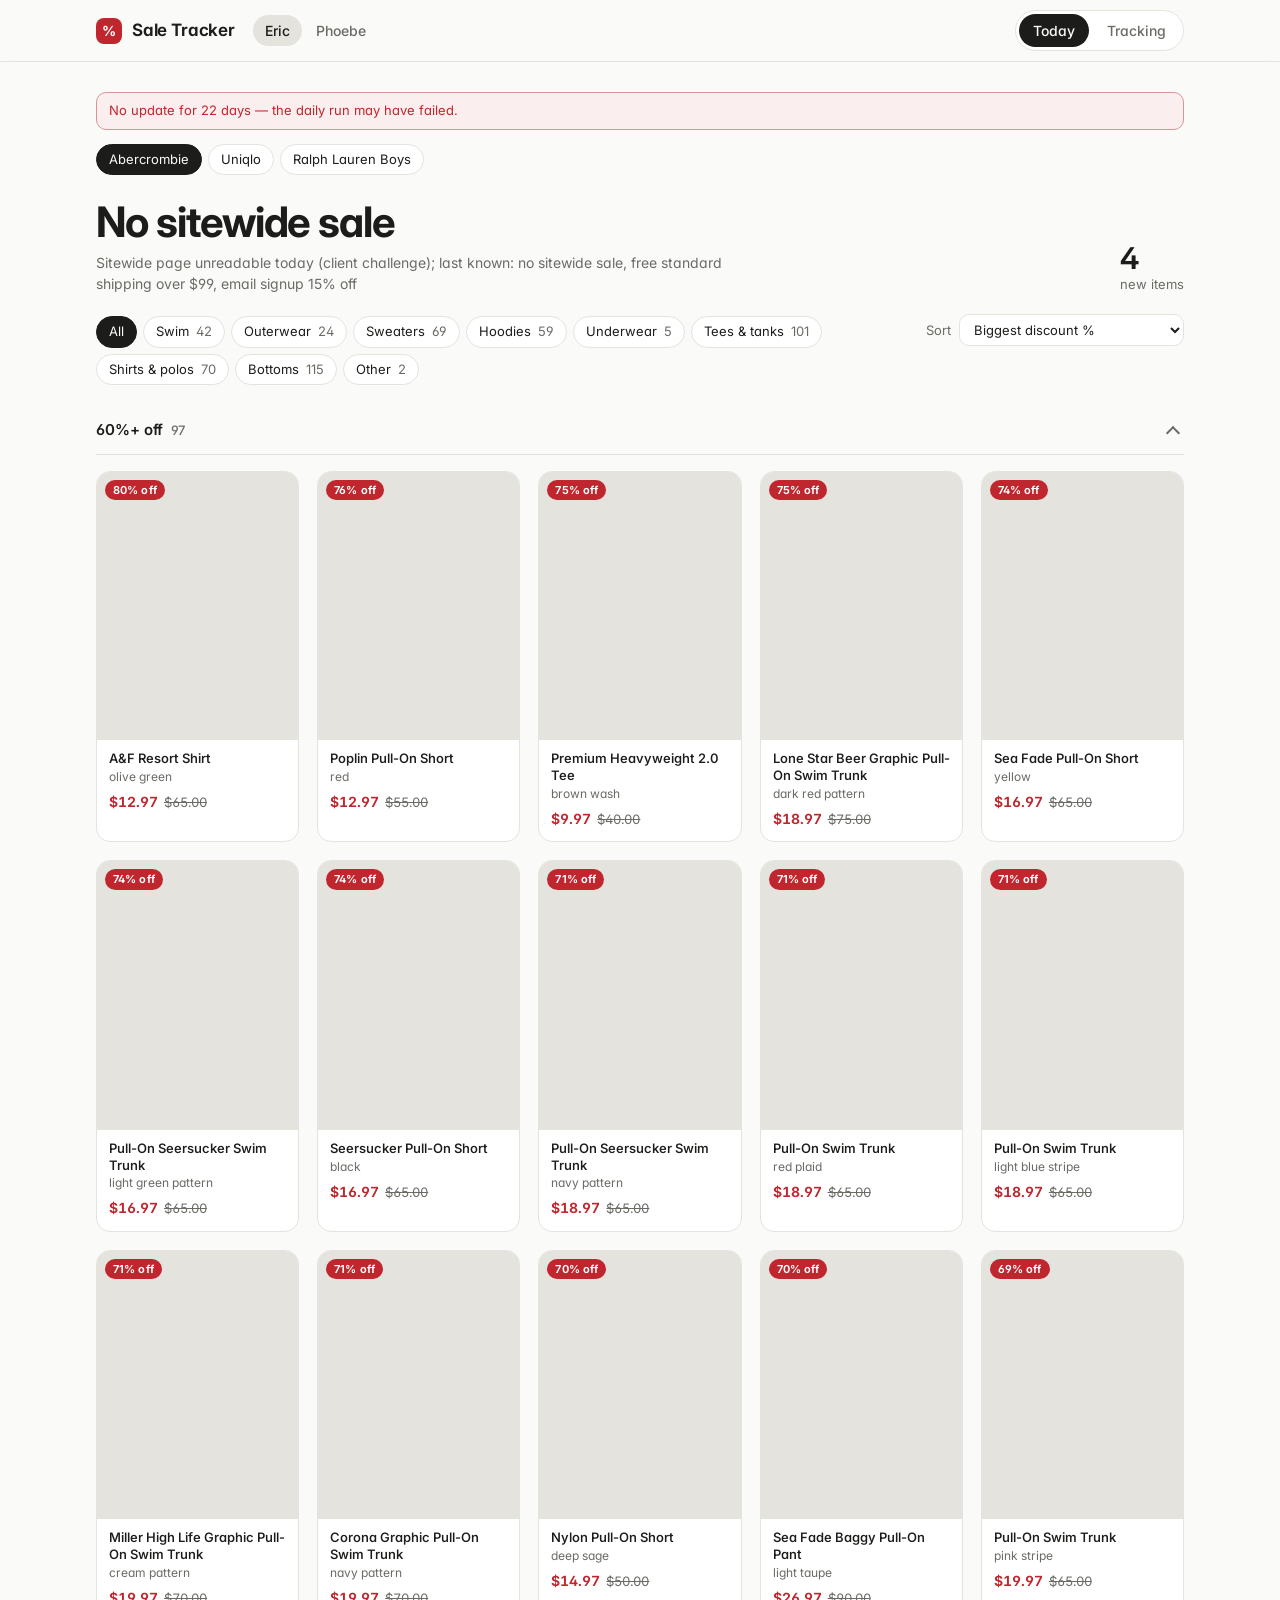
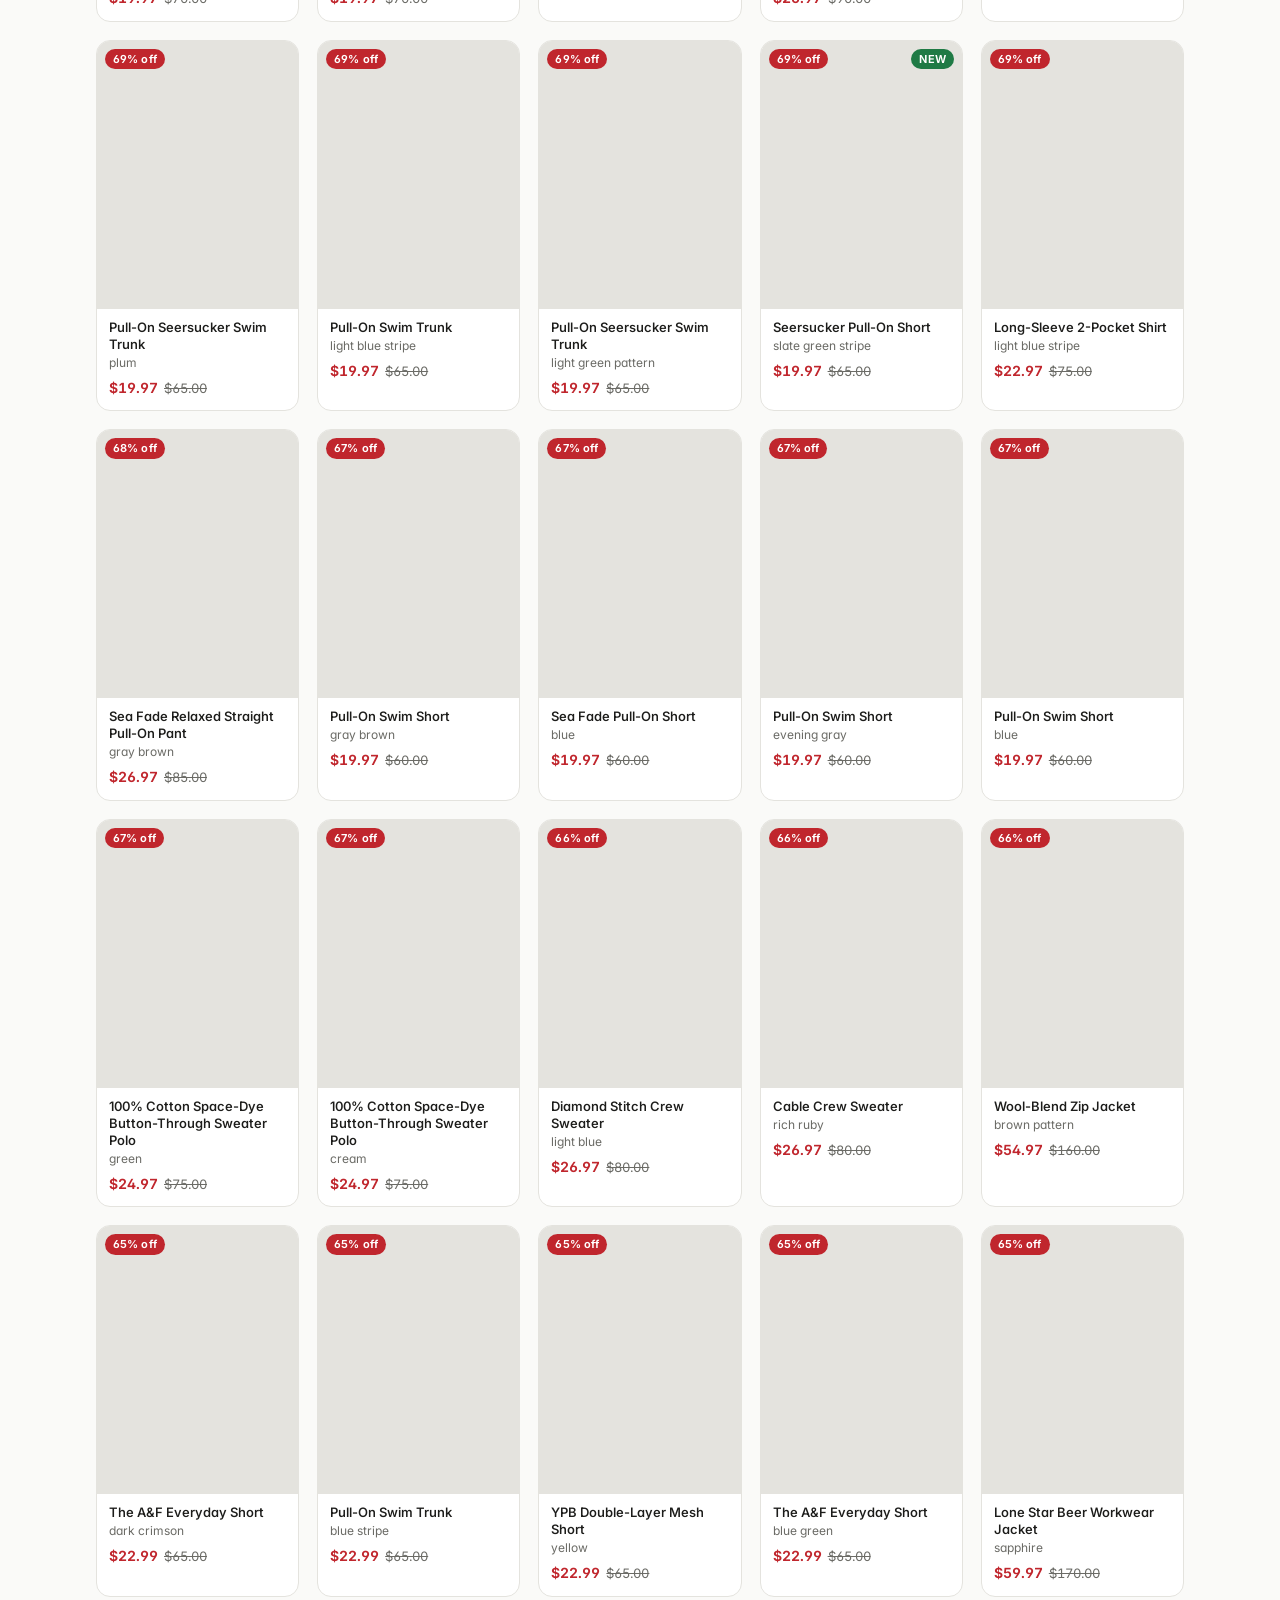
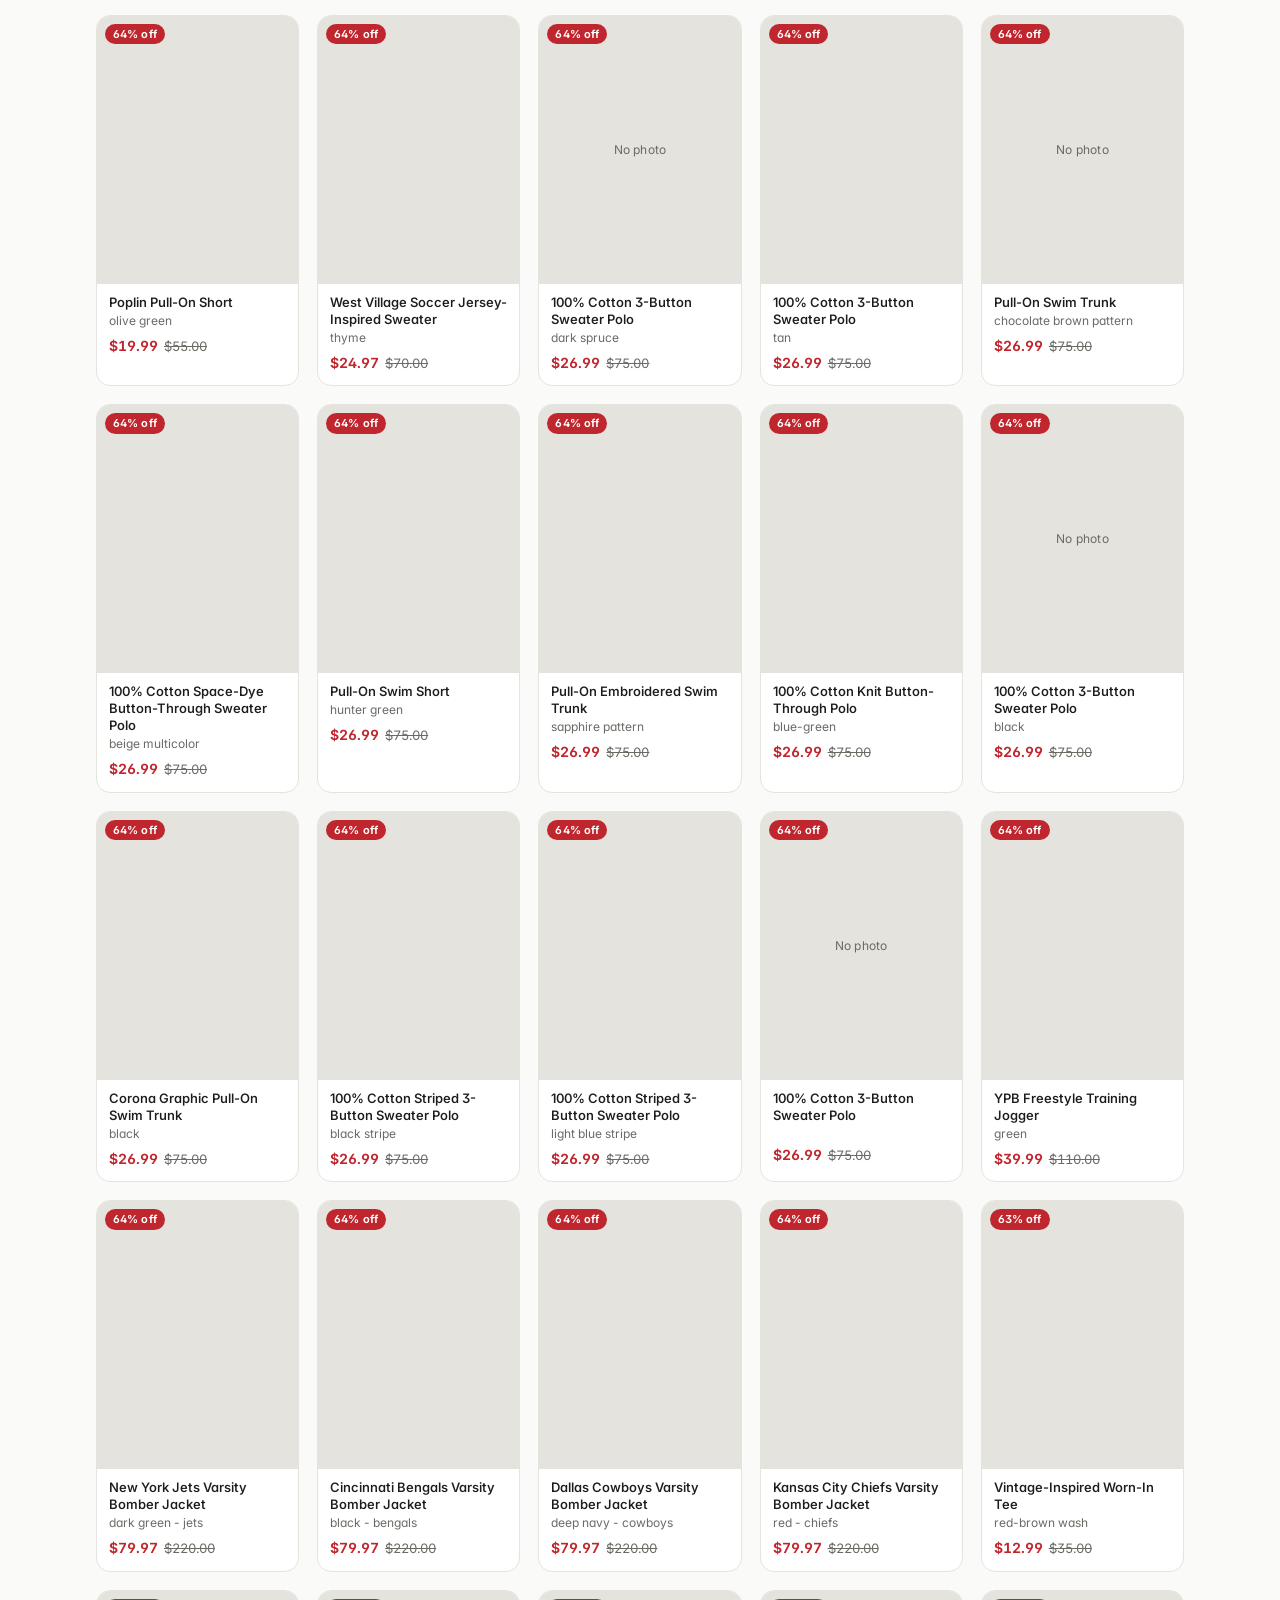
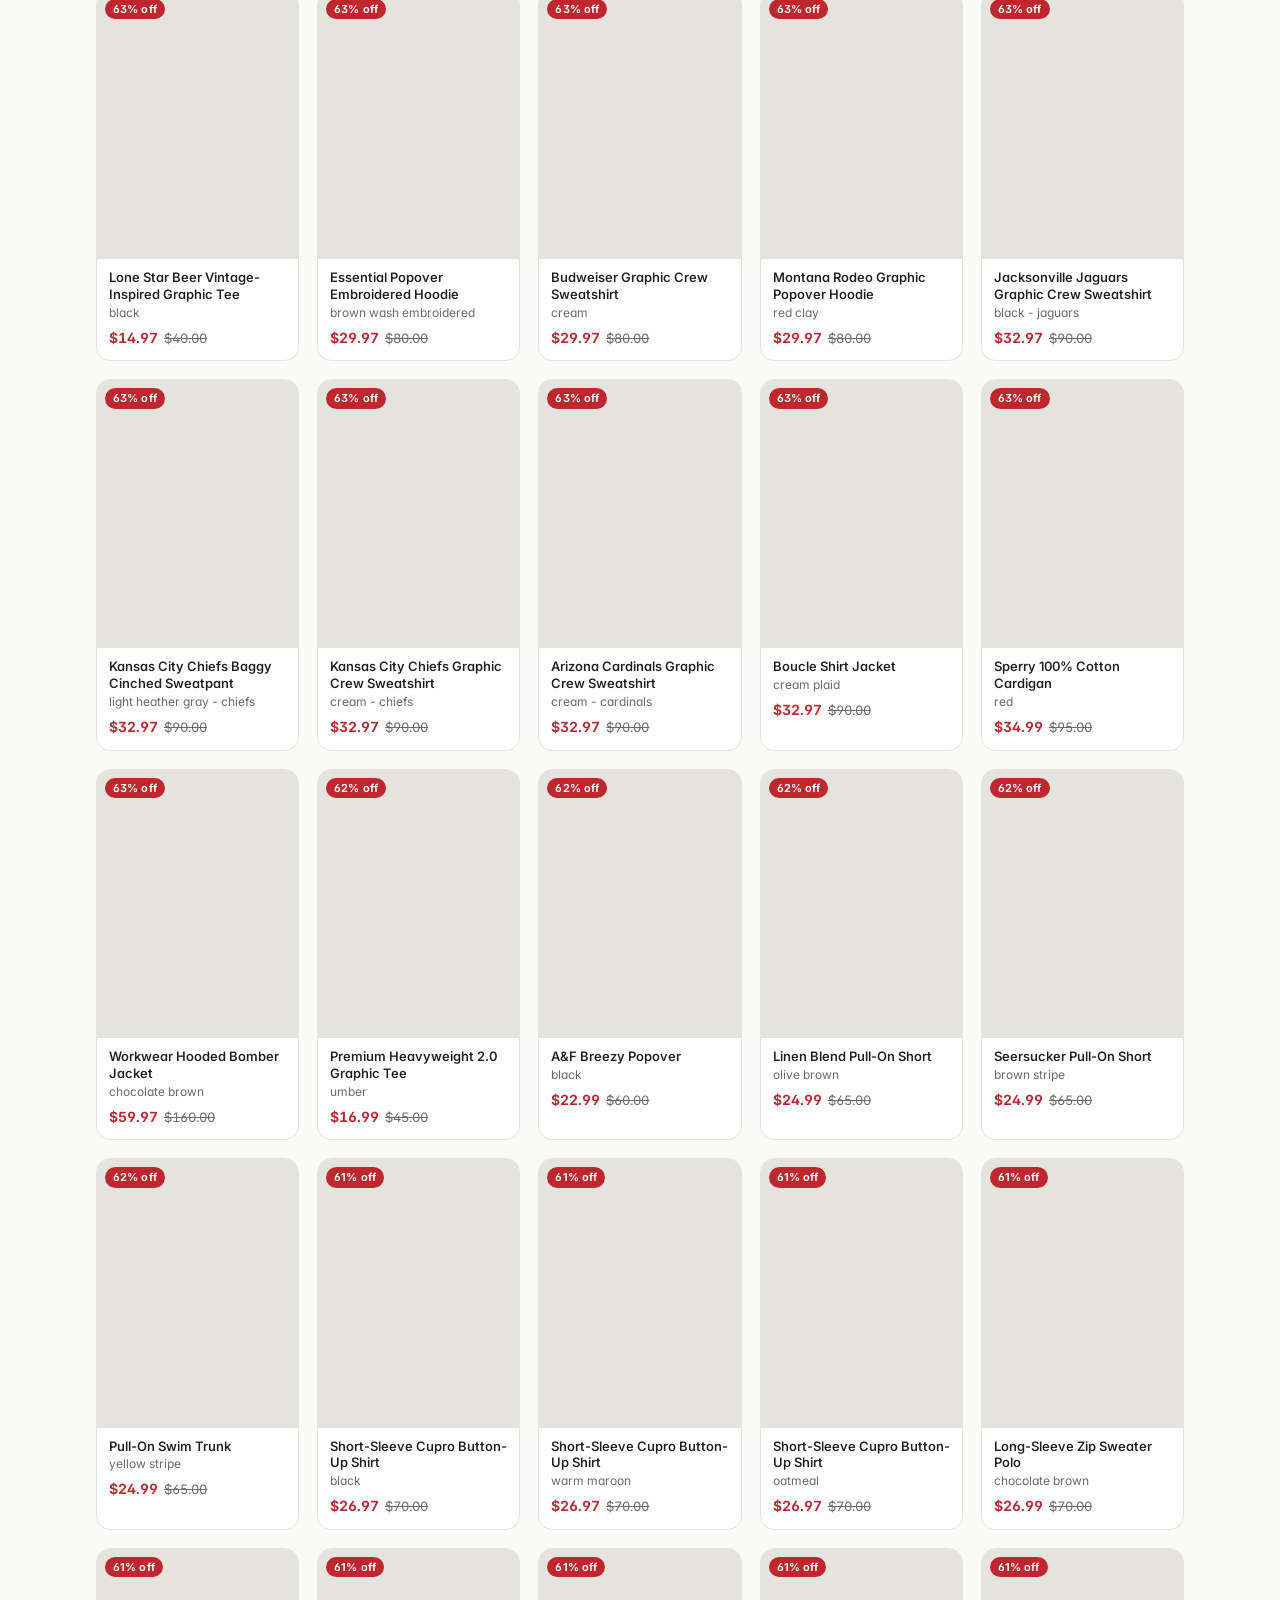
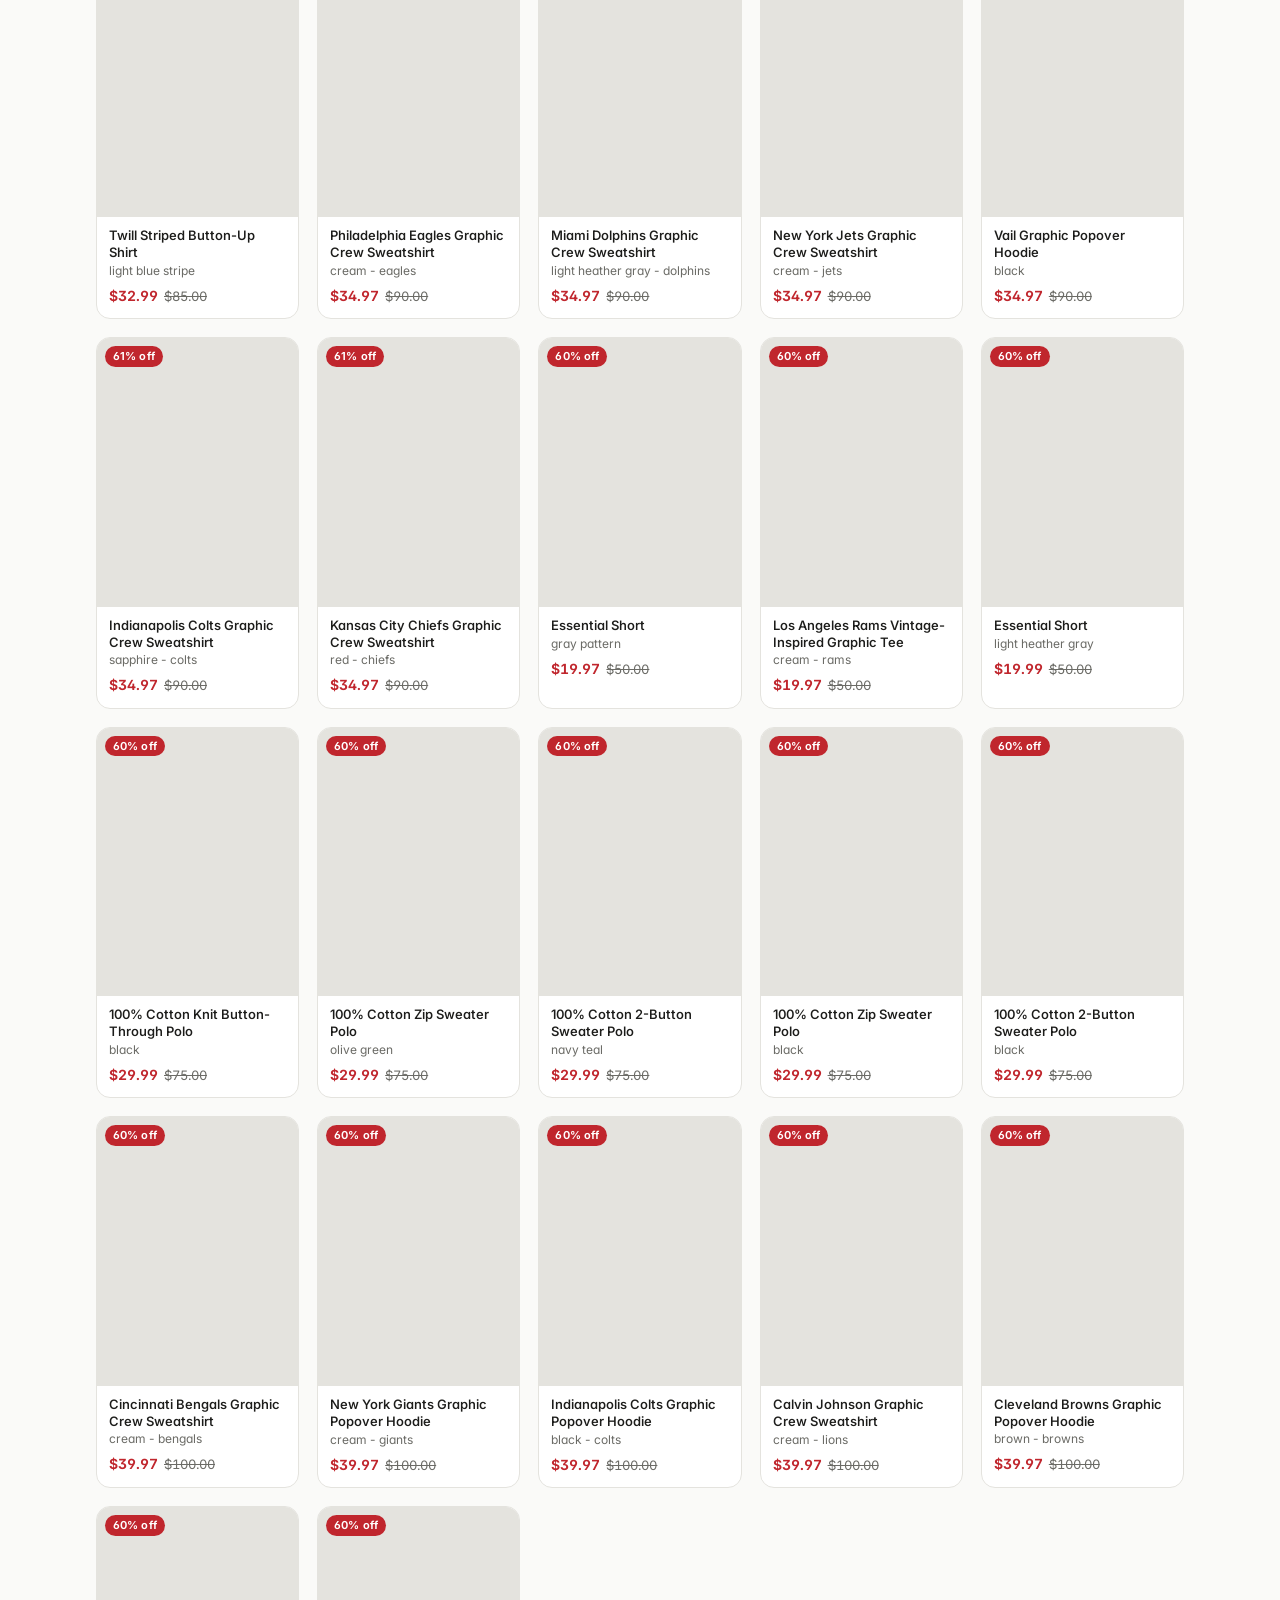
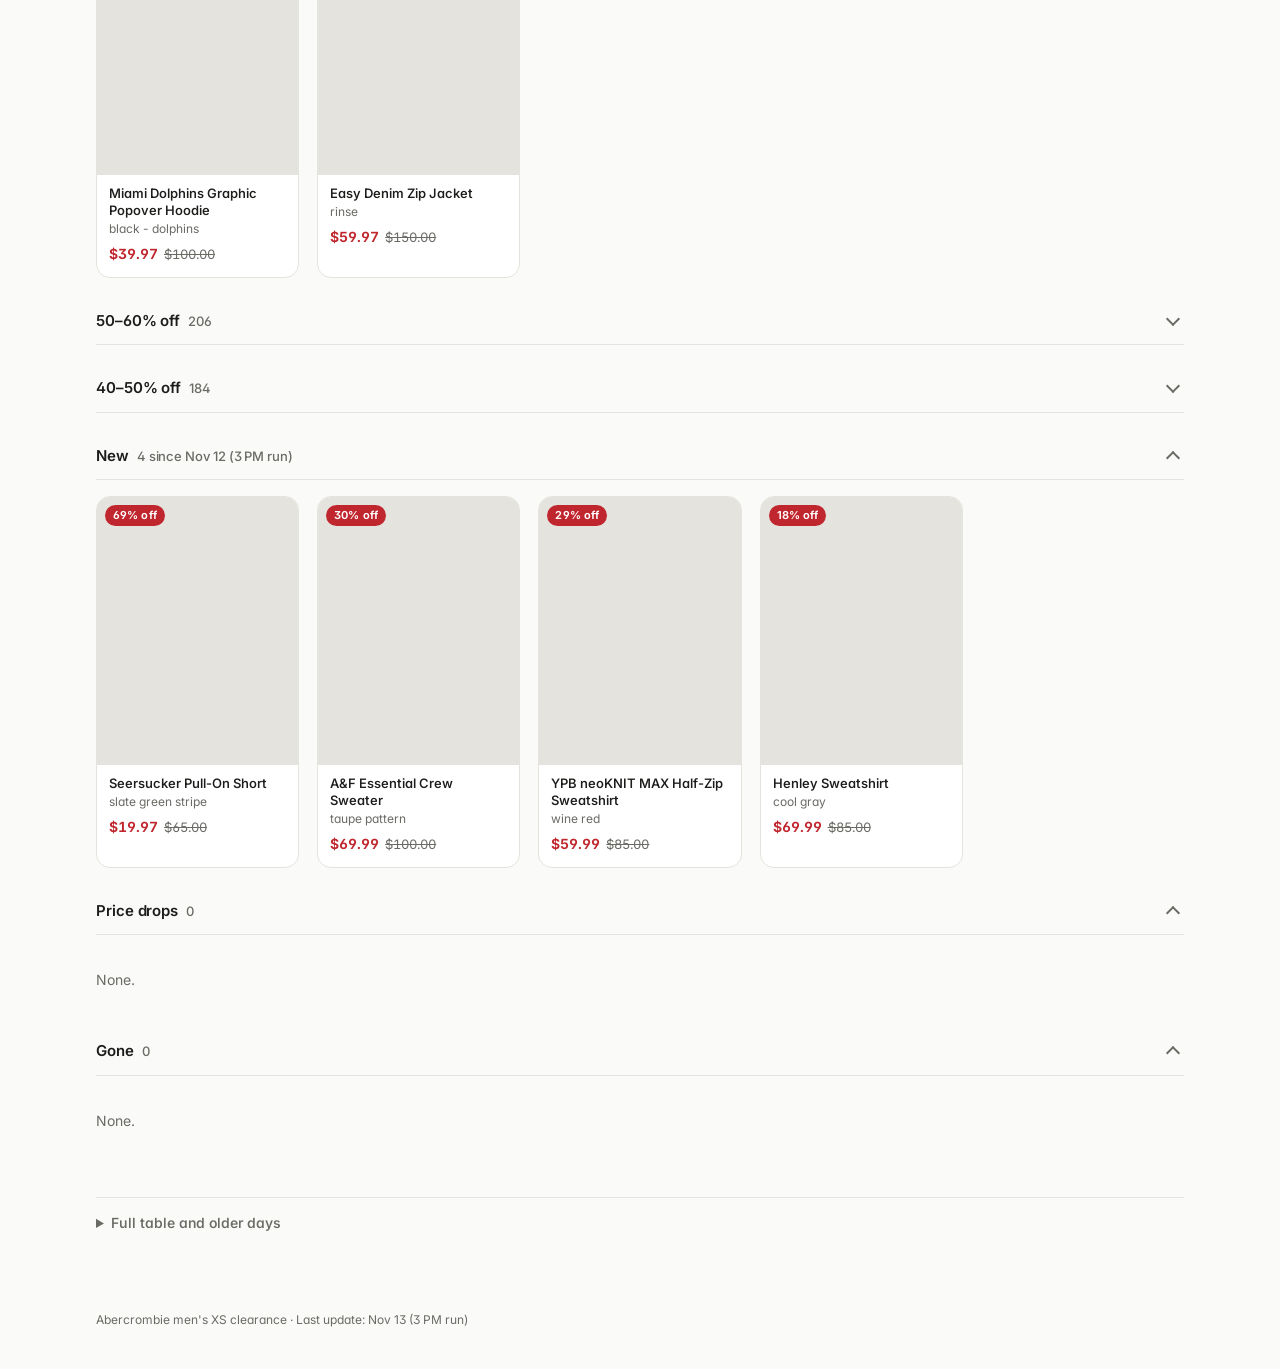
==== commit fcbf5127: "New summary header; remove Sync and alerts box; last update moves to the footer - Big sitewide-sale " ====
--- a/eric/index.html
+++ b/eric/index.html
@@ -23,14 +23,15 @@
 <nav class="tabs" aria-label="Views"><button data-k="t" aria-pressed="true">Today</button><button data-k="f">Tracking</button></nav>
 </div></header>
 <main>
+<div id="stale" class="stale" hidden></div>
 <div class="chips stores" id="stores" role="group" aria-label="Store"></div>
-<p class="intro">Abercrombie men's XS clearance<span id="upd"></span></p>
 <div id="view" aria-live="polite"><div class="grid" aria-hidden="true"><div class="skel"></div><div class="skel"></div><div class="skel"></div><div class="skel"></div><div class="skel"></div><div class="skel"></div></div></div>
 <details class="more"><summary>Full table and older days</summary>
 <div class="tools"><input id="q" type="search" placeholder="Search name, color, id" aria-label="Search"><select id="f" aria-label="Filter"><option value="all">All</option><option value="60">60%+ off</option><option value="new">New today</option></select><span id="cnt" class="sub"></span></div>
 <div class="tw"><table><thead><tr><th data-k="name">Item</th><th data-k="color">Color</th><th data-k="sale">Sale</th><th data-k="orig">Orig</th><th data-k="pct">Off</th></tr></thead><tbody id="tb"></tbody></table></div>
 <h2>Older days</h2><ul class="l" id="older"></ul></details>
 </main>
+<footer class="foot"><p class="intro">Abercrombie men's XS clearance<span id="upd"></span></p></footer>
 <script>window.SALE_SPACE="eric";window.SALE_ROOT="../";</script>
 <script src="../app.js"></script>
 </body>
--- a/styles.css
+++ b/styles.css
@@ -121,3 +121,16 @@
 .fav[aria-pressed=true]{color:var(--blu)}
 .ph .fav[aria-pressed=true]{background:var(--blu);color:#fff;box-shadow:0 1px 4px rgba(0,0,0,.25)}
 .trk #stores,.trk .intro,.trk details.more{display:none}
+
+/* summary: sitewide-sale headline + new items */
+.summary{display:flex;flex-wrap:wrap;align-items:flex-end;gap:18px 56px;margin:22px 0 20px}
+.hero{flex:1 1 380px;min-width:0}
+.hero .big{font-size:clamp(28px,5.2vw,42px);line-height:1.08;font-weight:700;letter-spacing:-.025em}
+.hero.yes .big{color:var(--grn)}.hero.none .big,.hero.unk .big{color:var(--mut)}
+.hero .pt{margin:8px 0 0;color:var(--mut);font-size:14px;max-width:70ch}.hero .sub{margin:6px 0 0}
+.summary .st b{font-size:30px}
+.stale{border:1px solid color-mix(in srgb,var(--red) 40%,var(--bd));background:color-mix(in srgb,var(--red) 8%,var(--card));color:var(--red);border-radius:10px;padding:8px 12px;font-size:13px;margin:12px 0}
+.stale[hidden]{display:none}
+.trk #stale{display:none}
+.foot{max-width:1120px;margin:0 auto;padding:6px max(16px,env(safe-area-inset-right,0px)) 40px max(16px,env(safe-area-inset-left,0px))}
+.foot .intro{margin:0;font-size:12px}
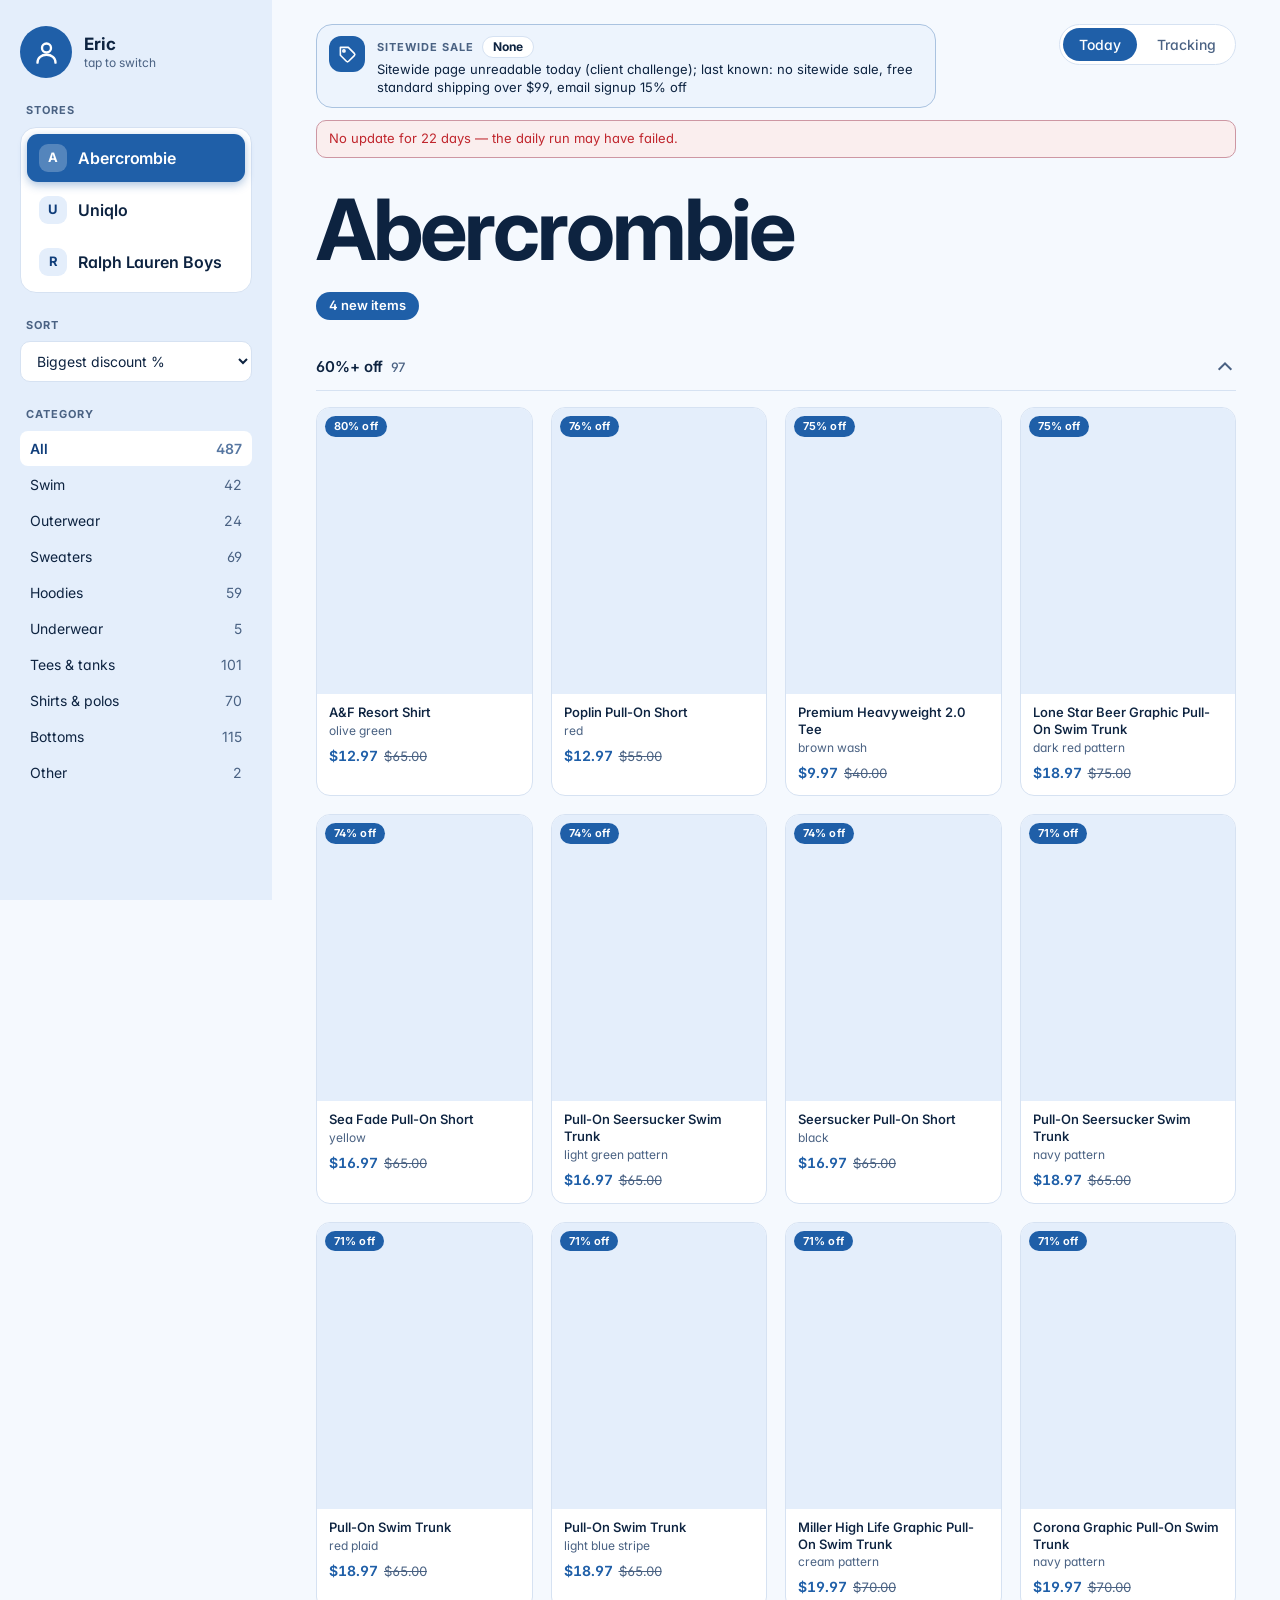
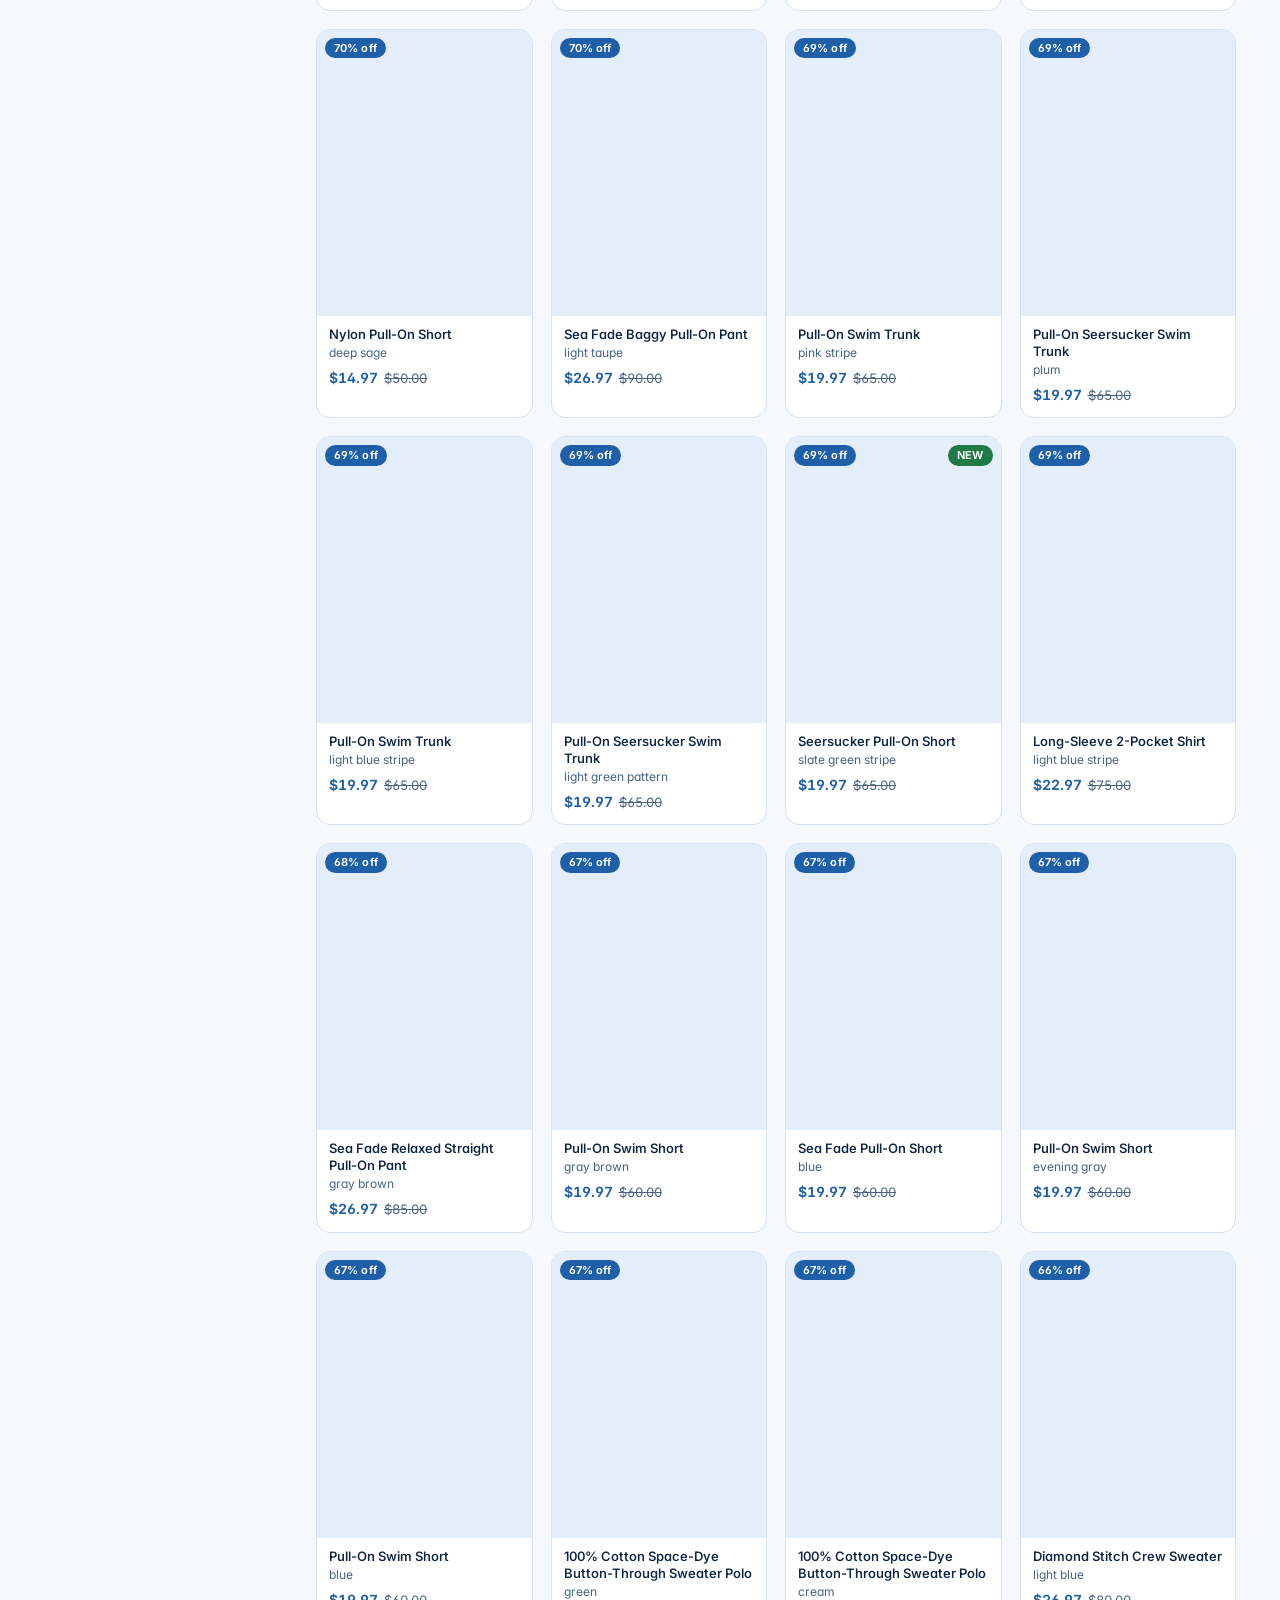
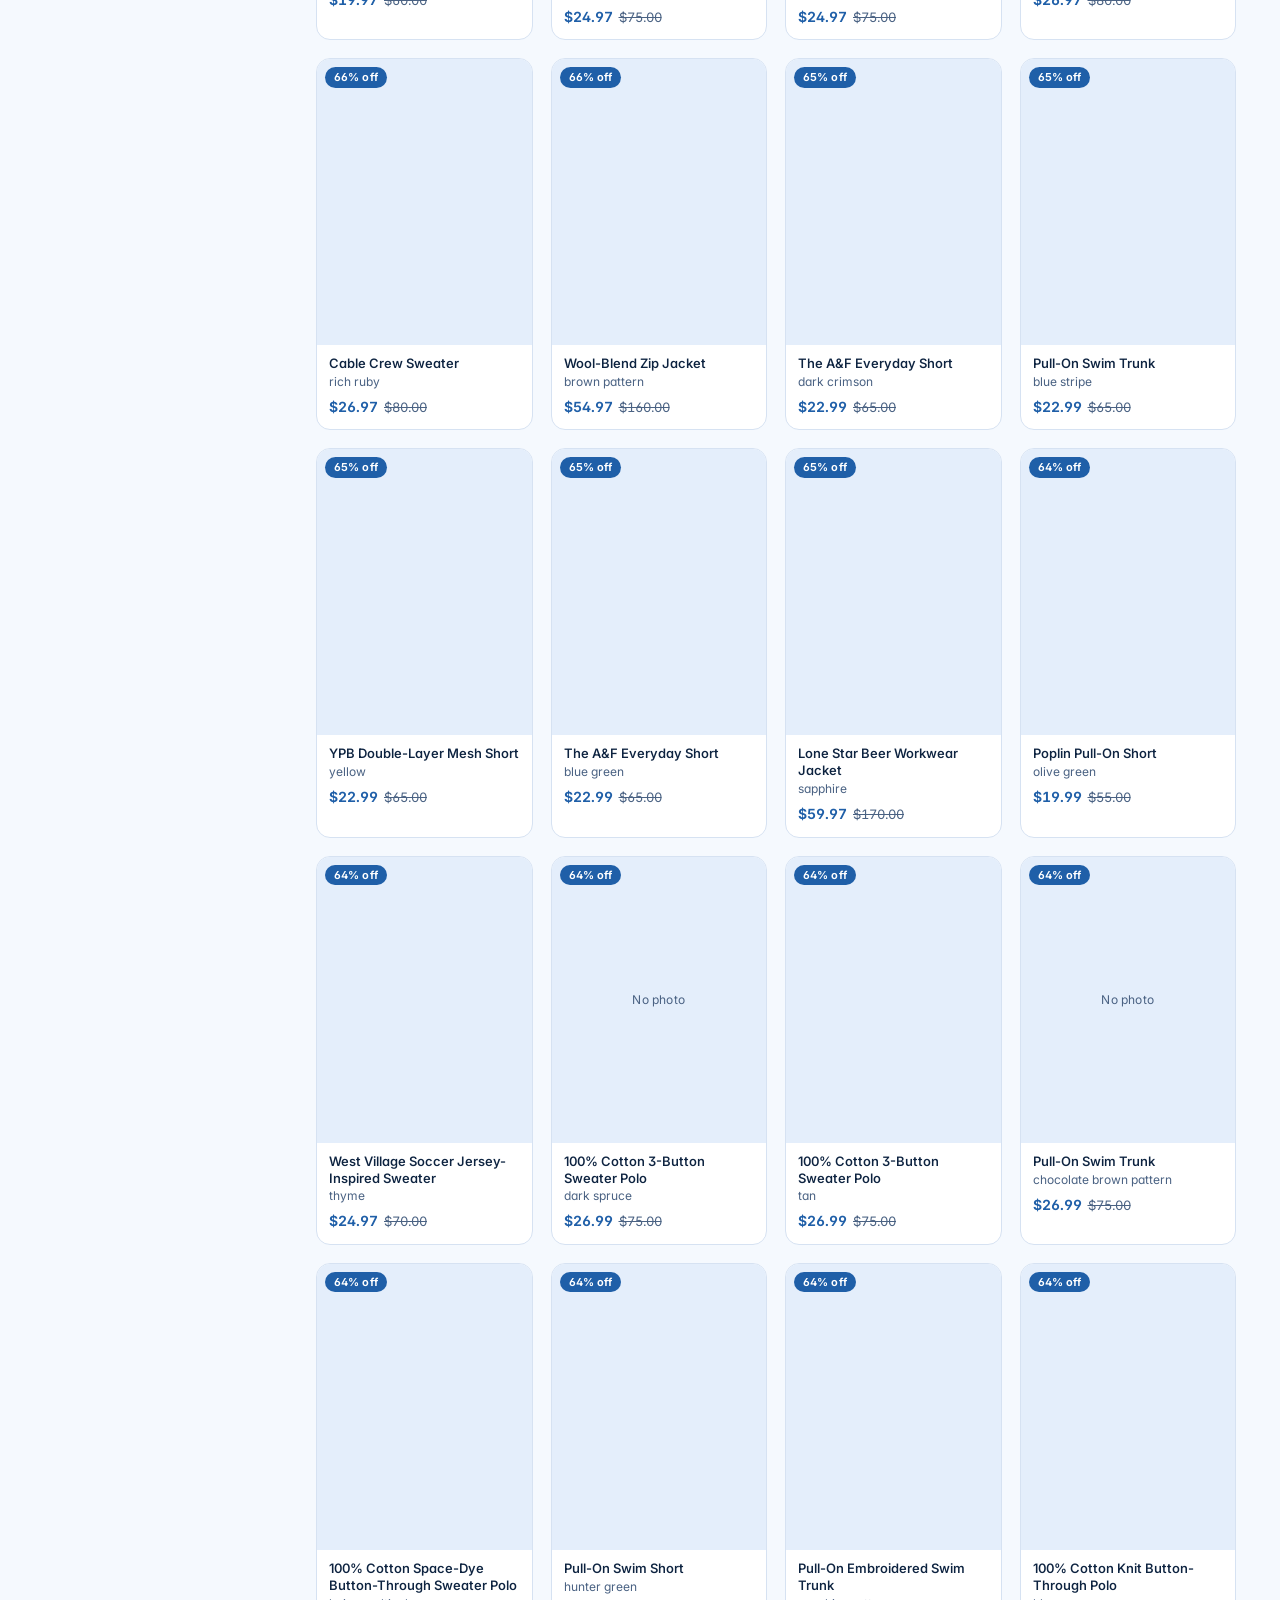
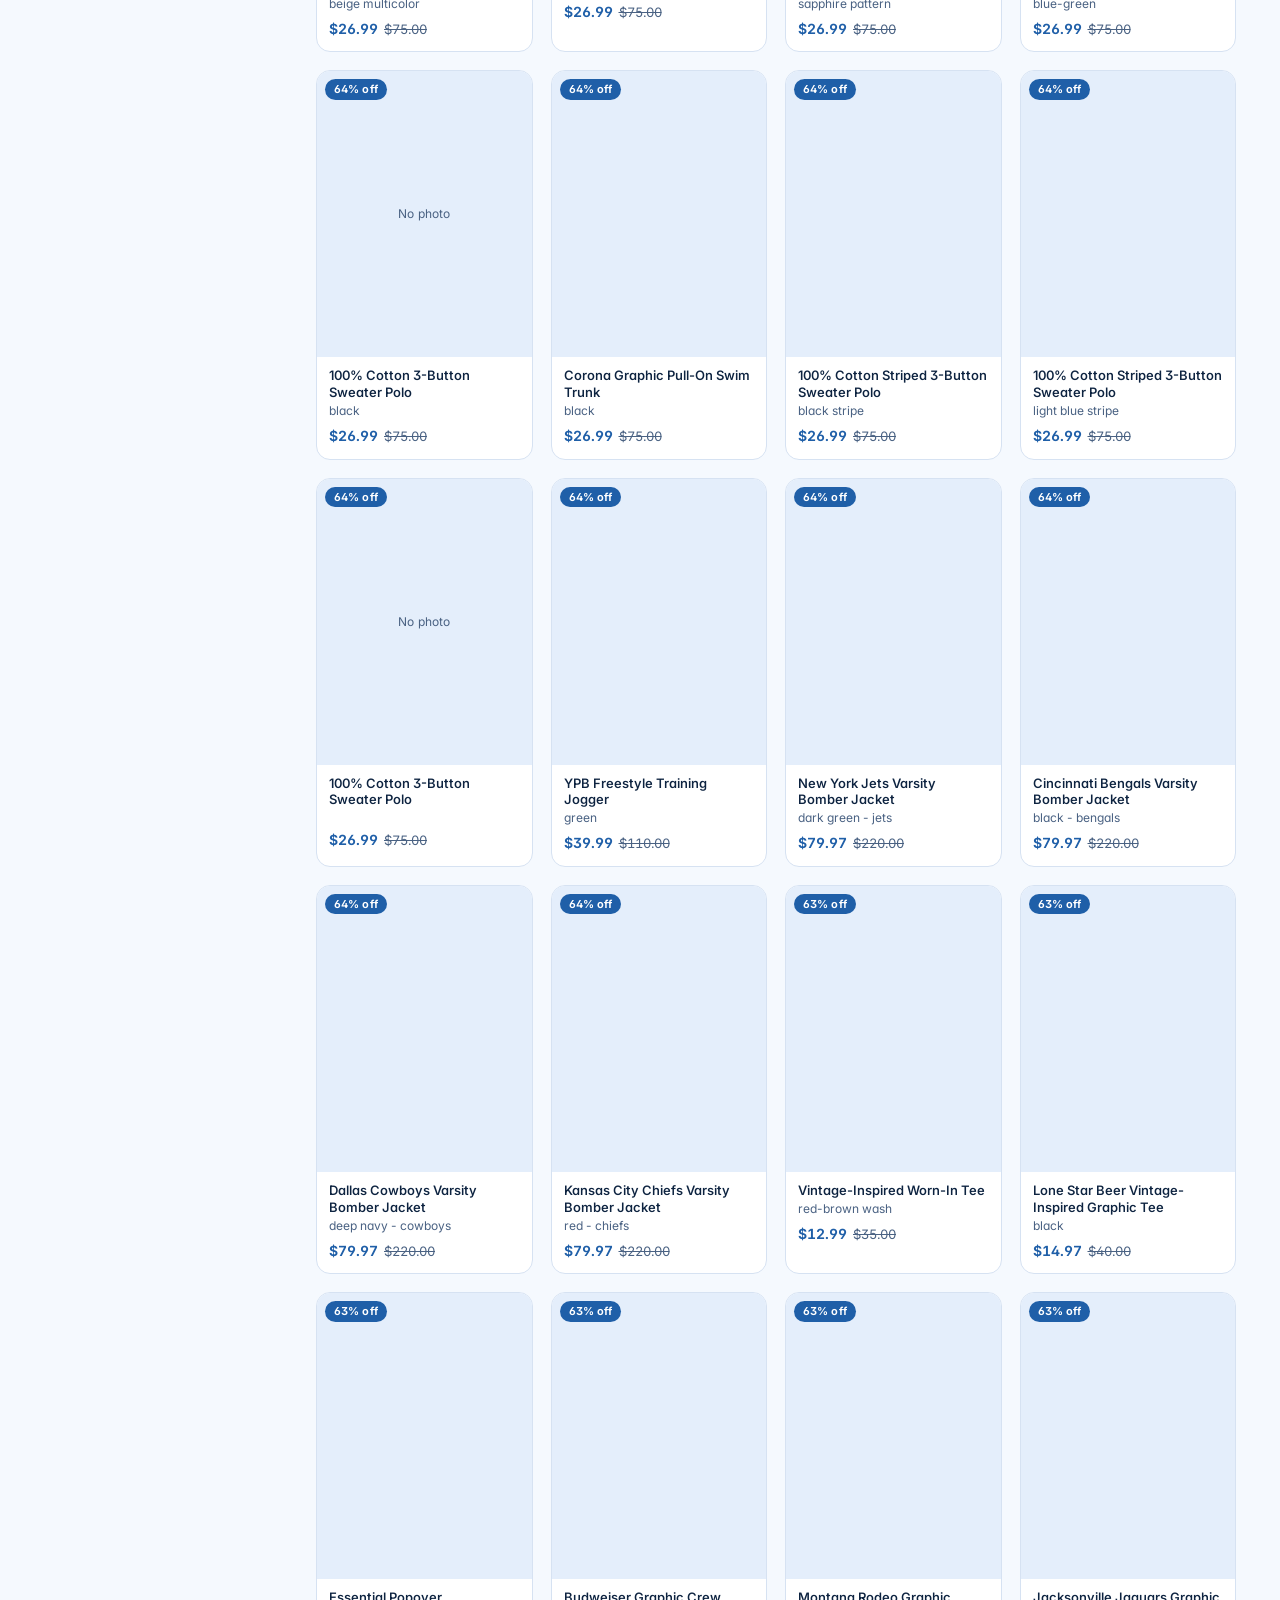
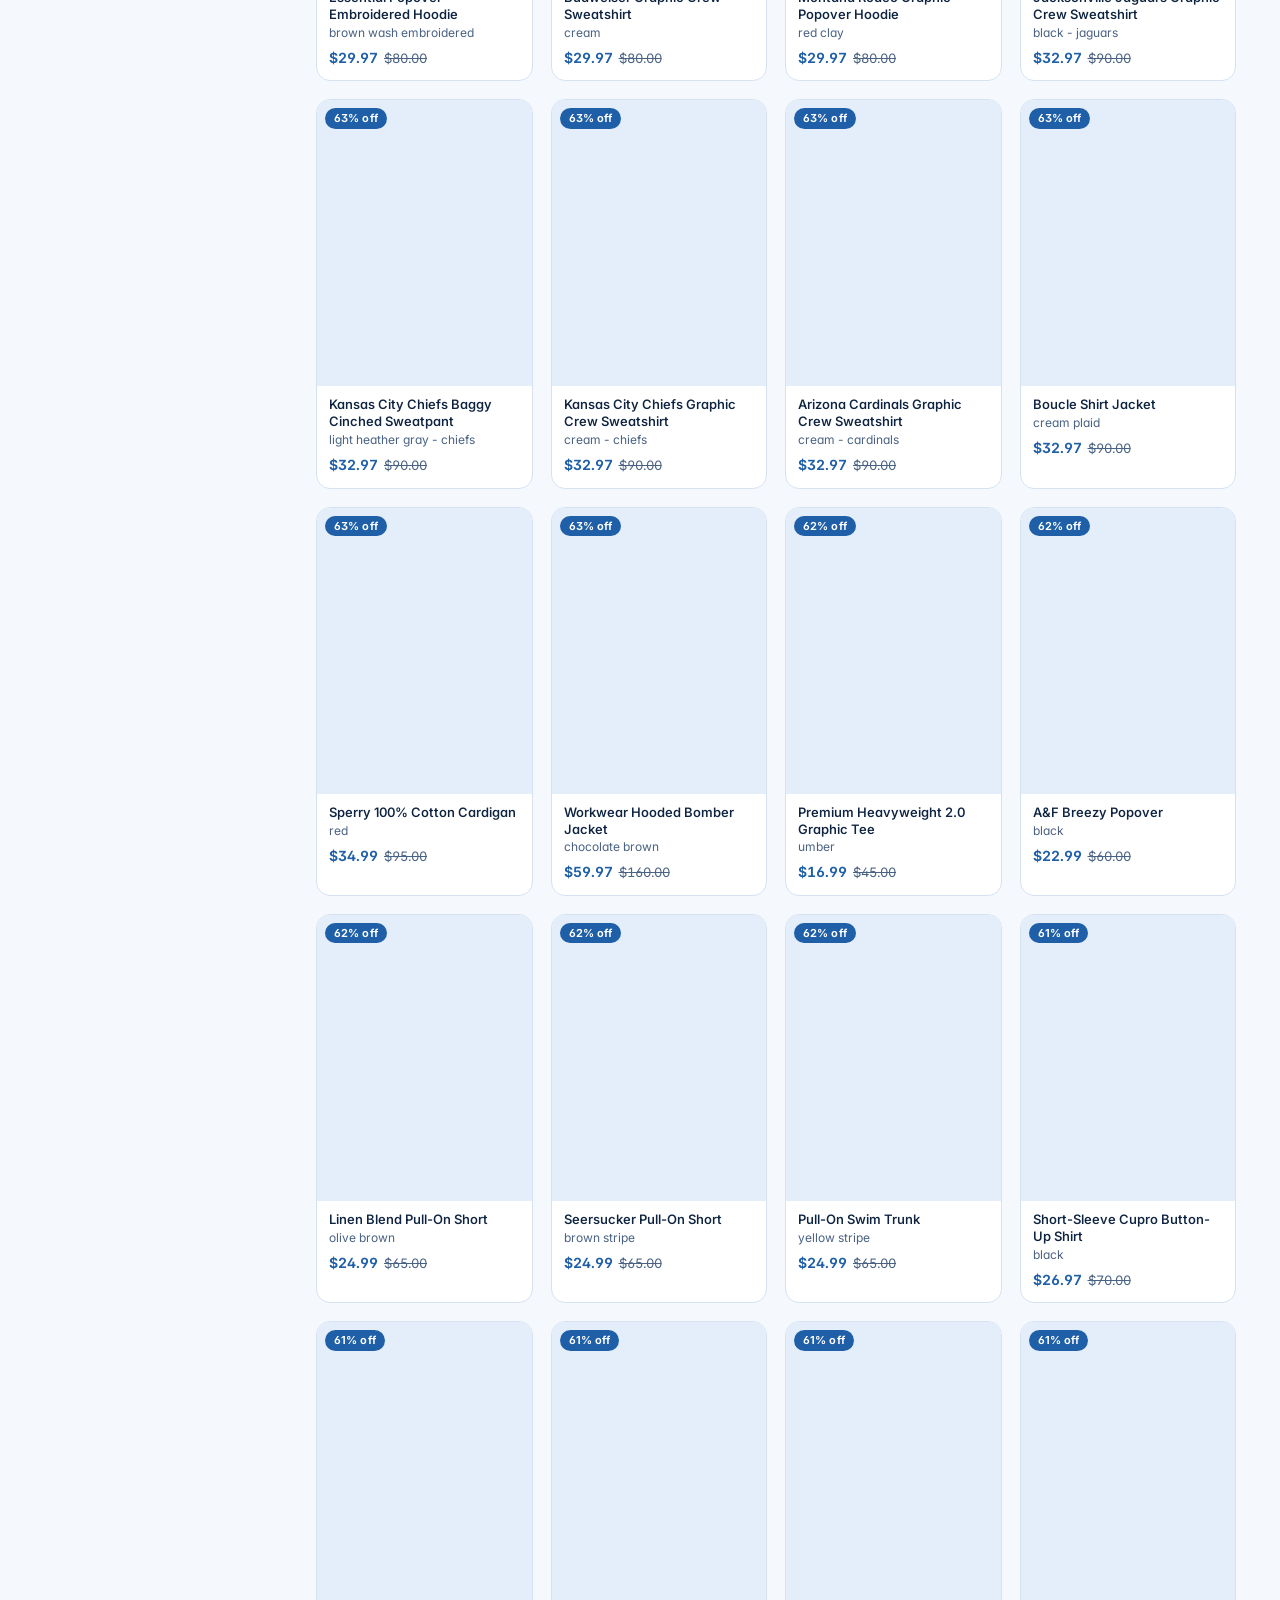
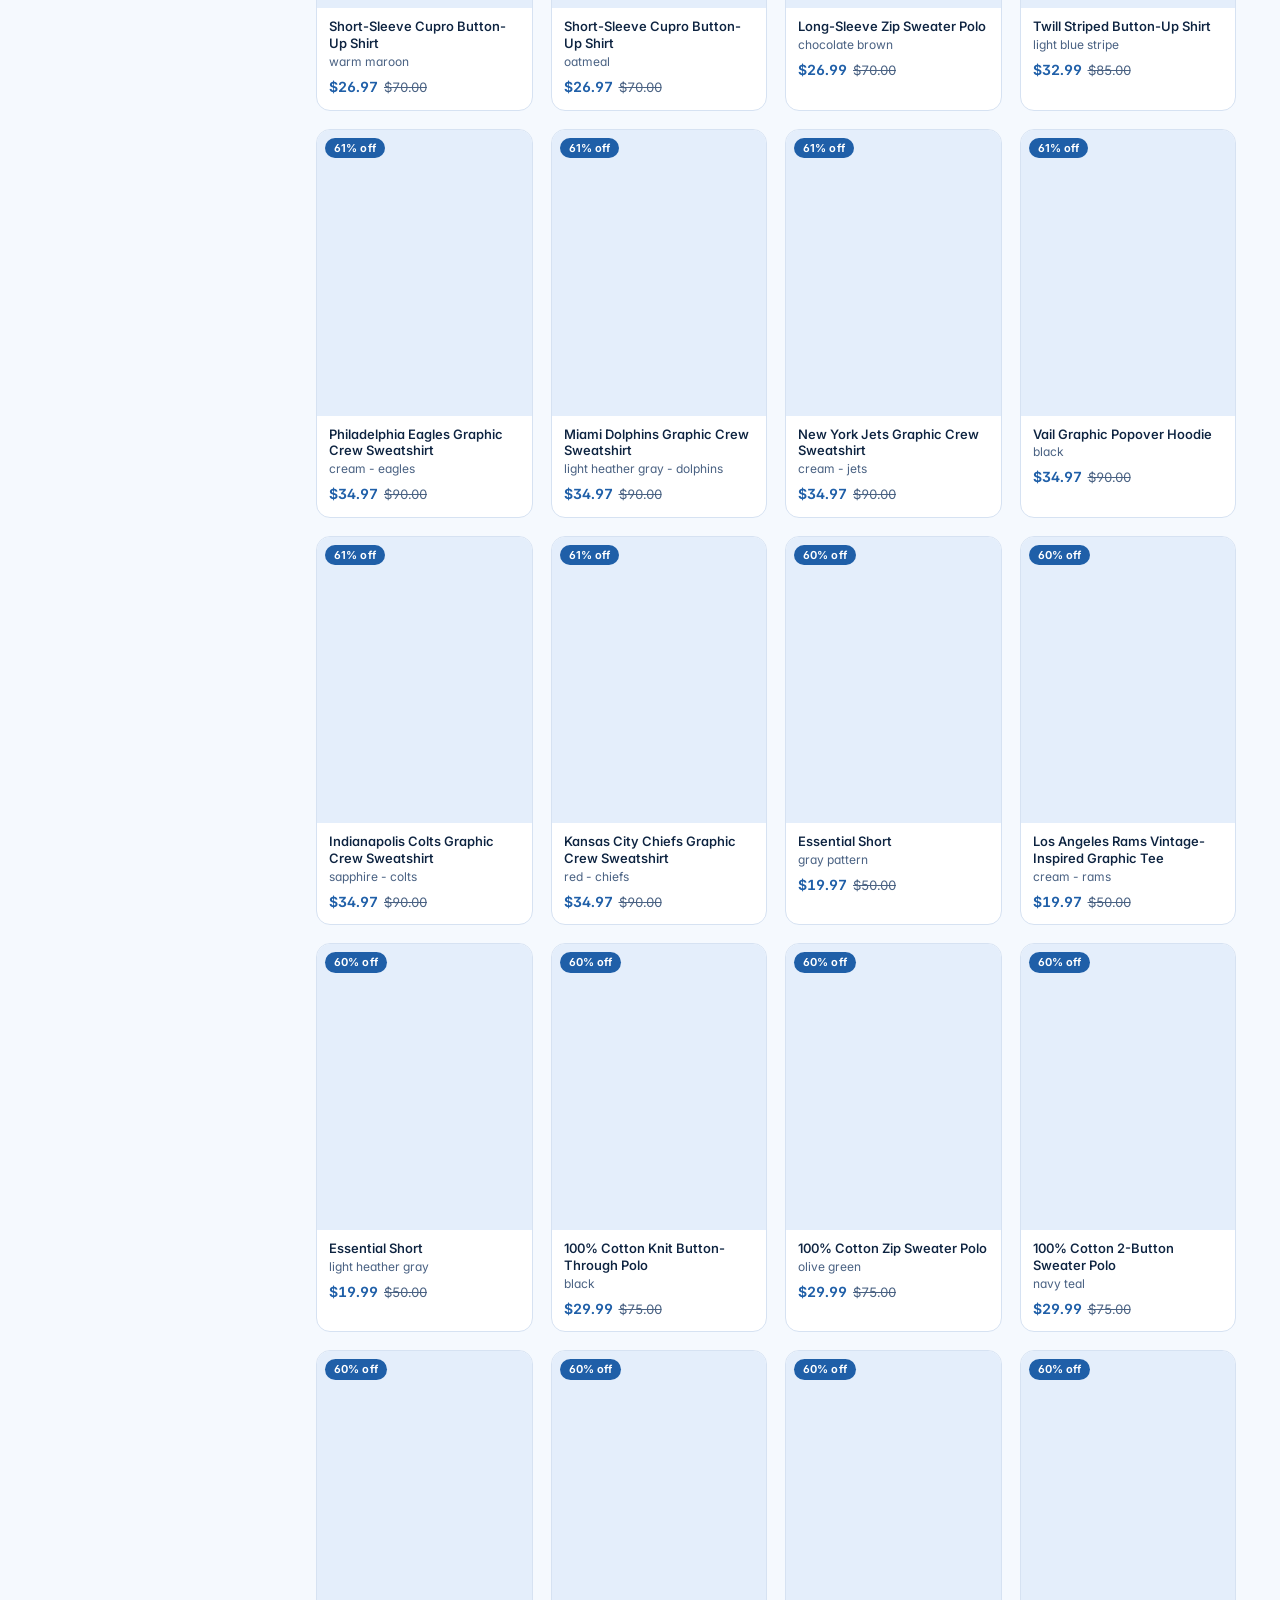
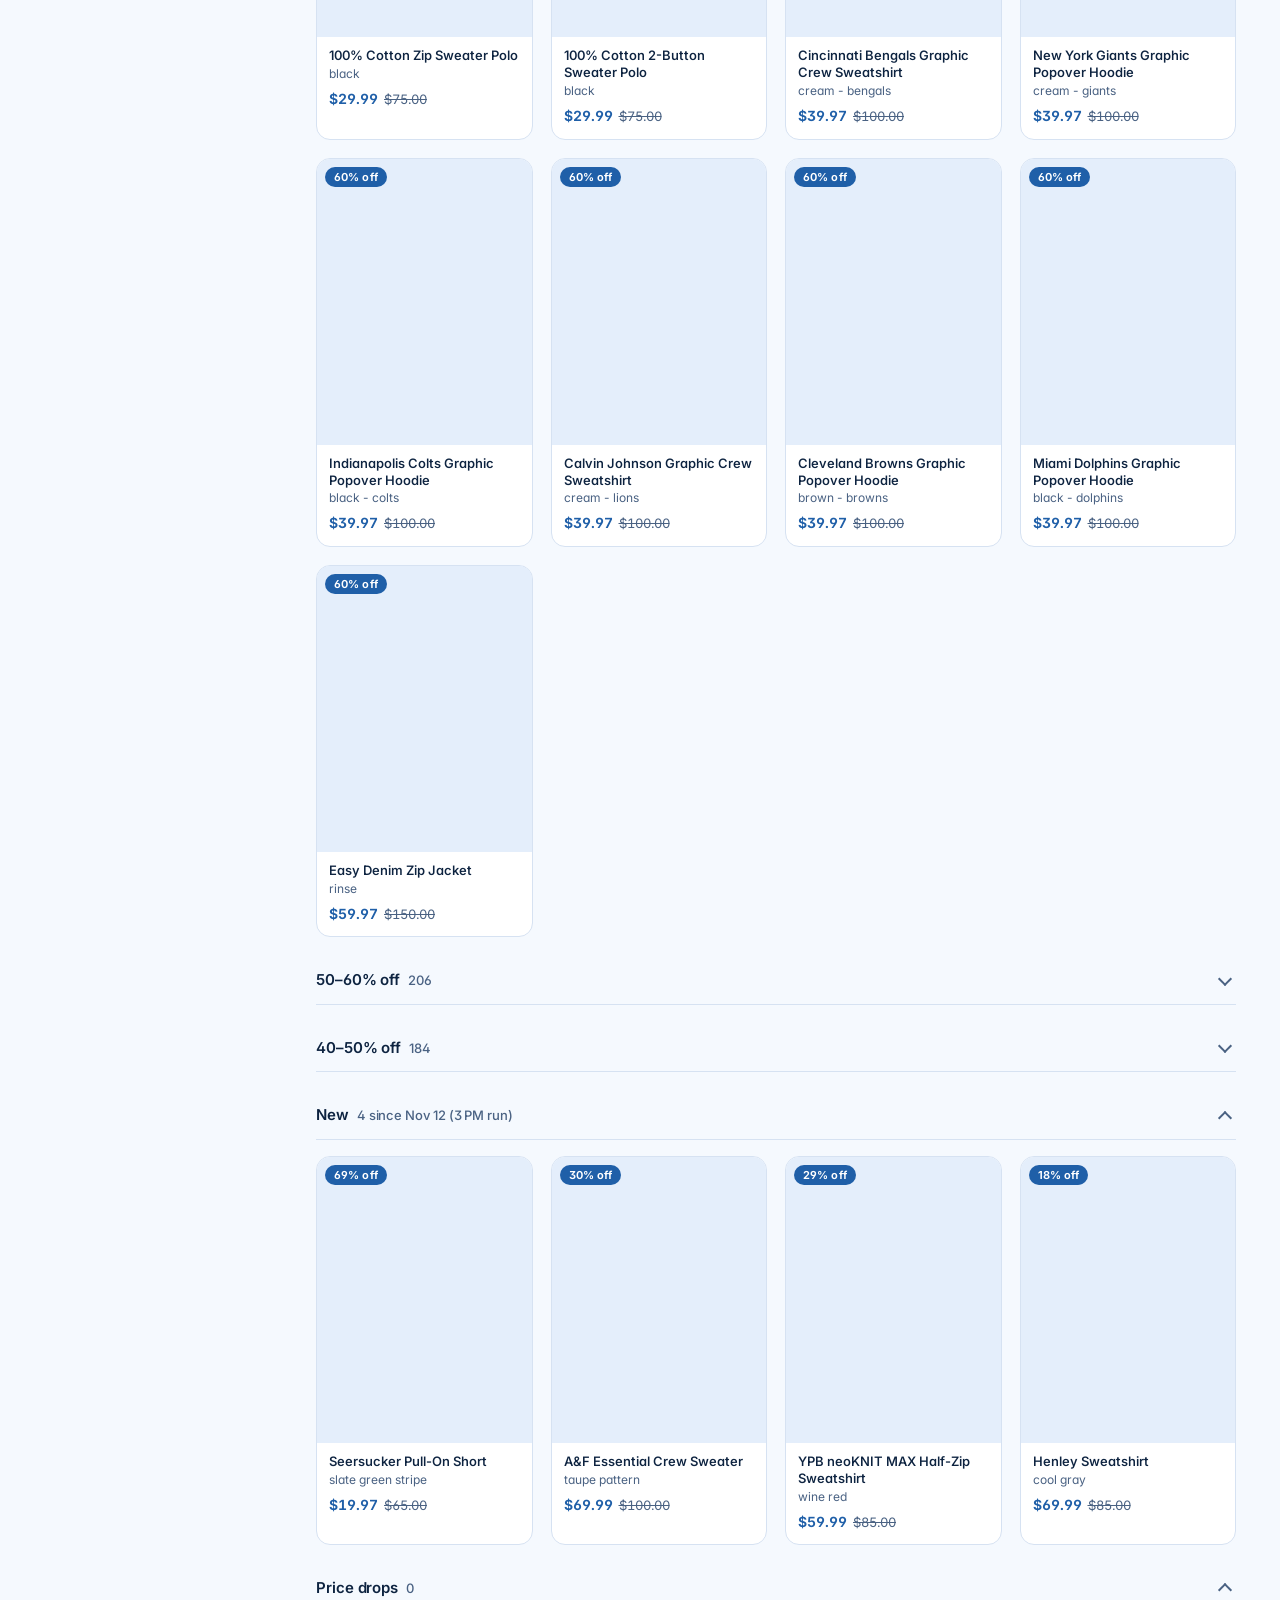
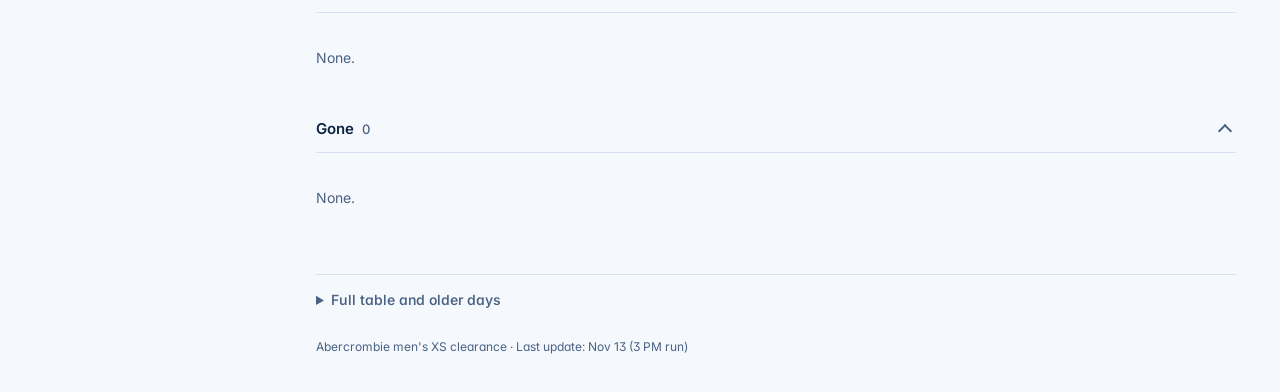
==== commit 48145b62: "New layout: left rail, store name as title, themed for Eric (blue) and Phoebe (pink + matcha) - Left" ====
--- a/eric/index.html
+++ b/eric/index.html
@@ -4,34 +4,41 @@
 <meta charset="utf-8">
 <meta name="viewport" content="width=device-width,initial-scale=1">
 <title>Eric · Sale Tracker</title>
-<meta name="description" content="Daily price tracker for Abercrombie men's XS clearance: 60%+ off, new arrivals, price drops and favorites.">
-<meta name="theme-color" content="#fafaf8" media="(prefers-color-scheme: light)">
-<meta name="theme-color" content="#141413" media="(prefers-color-scheme: dark)">
+<meta name="description" content="Daily price tracker for sale pages: 60%+ off, new arrivals, price drops and tracking.">
+<meta name="theme-color" content="#f5f9fe" media="(prefers-color-scheme: light)">
+<meta name="theme-color" content="#0a1626" media="(prefers-color-scheme: dark)">
 <meta property="og:type" content="website">
 <meta property="og:title" content="Eric · Sale Tracker">
-<meta property="og:description" content="Daily price tracker for Abercrombie men's XS clearance: 60%+ off, new arrivals, price drops and favorites.">
+<meta property="og:description" content="Daily price tracker for sale pages: 60%+ off, new arrivals, price drops and tracking.">
 <meta name="twitter:card" content="summary">
-<link rel="icon" href="data:image/svg+xml,%3Csvg xmlns='http://www.w3.org/2000/svg' viewBox='0 0 32 32'%3E%3Crect width='32' height='32' rx='8' fill='%23c0262d'/%3E%3Ccircle cx='11' cy='11' r='2.8' fill='white'/%3E%3Ccircle cx='21' cy='21' r='2.8' fill='white'/%3E%3Cpath d='M22 9L10 23' stroke='white' stroke-width='2.4' stroke-linecap='round'/%3E%3C/svg%3E">
+<link rel="icon" href="data:image/svg+xml,%3Csvg xmlns='http://www.w3.org/2000/svg' viewBox='0 0 32 32'%3E%3Crect width='32' height='32' rx='8' fill='%231f5fa8'/%3E%3Ccircle cx='11' cy='11' r='2.8' fill='white'/%3E%3Ccircle cx='21' cy='21' r='2.8' fill='white'/%3E%3Cpath d='M22 9L10 23' stroke='white' stroke-width='2.4' stroke-linecap='round'/%3E%3C/svg%3E">
 <link rel="preconnect" href="https://fonts.googleapis.com">
 <link rel="preconnect" href="https://fonts.gstatic.com" crossorigin>
 <link rel="stylesheet" href="https://fonts.googleapis.com/css2?family=Inter:wght@400;500;600;700&amp;display=swap">
 <link rel="stylesheet" href="../styles.css">
 </head>
-<body>
-<header class="top"><div class="bar">
-<div class="lead"><div class="brand"><span class="logo" aria-hidden="true">%</span><h1 id="ttl">Sale Tracker</h1></div><nav class="spaces" aria-label="Section"><a href="../eric/" aria-current="page">Eric</a><a href="../phoebe/">Phoebe</a></nav></div>
-<nav class="tabs" aria-label="Views"><button data-k="t" aria-pressed="true">Today</button><button data-k="f">Tracking</button></nav>
-</div></header>
+<body class="p-eric">
+<div class="shell">
+<aside class="rail" aria-label="Menu">
+<a class="who" href="../phoebe/" aria-label="Switch to Phoebe"><span class="ava"><svg viewBox="0 0 24 24" aria-hidden="true"><circle cx="12" cy="8" r="4"/><path d="M4 21c0-4.4 3.6-7 8-7s8 2.6 8 7"/></svg></span><span class="wn"><b>Eric</b><i>tap to switch</i></span></a>
+<nav class="rblock" id="storebox" aria-label="Stores"><h3>Stores</h3><div class="stores" id="stores"></div></nav>
+<div class="rblock" id="sortbox"></div>
+<div class="rblock" id="catbox"></div>
+</aside>
+<div class="content">
+<div class="topbar"><div id="sale"></div><nav class="tabs" aria-label="Views"><button data-k="t" aria-pressed="true">Today</button><button data-k="f">Tracking</button></nav></div>
+<div id="stale" class="stale" hidden></div>
+<h1 id="sname" class="sname">&nbsp;</h1>
 <main>
-<div id="stale" class="stale" hidden></div>
-<div class="chips stores" id="stores" role="group" aria-label="Store"></div>
-<div id="view" aria-live="polite"><div class="grid" aria-hidden="true"><div class="skel"></div><div class="skel"></div><div class="skel"></div><div class="skel"></div><div class="skel"></div><div class="skel"></div></div></div>
+<div id="view" aria-live="polite"><div class="grid" aria-hidden="true"><div class="skel"></div><div class="skel"></div><div class="skel"></div><div class="skel"></div></div></div>
 <details class="more"><summary>Full table and older days</summary>
 <div class="tools"><input id="q" type="search" placeholder="Search name, color, id" aria-label="Search"><select id="f" aria-label="Filter"><option value="all">All</option><option value="60">60%+ off</option><option value="new">New today</option></select><span id="cnt" class="sub"></span></div>
 <div class="tw"><table><thead><tr><th data-k="name">Item</th><th data-k="color">Color</th><th data-k="sale">Sale</th><th data-k="orig">Orig</th><th data-k="pct">Off</th></tr></thead><tbody id="tb"></tbody></table></div>
 <h2>Older days</h2><ul class="l" id="older"></ul></details>
 </main>
 <footer class="foot"><p class="intro">Abercrombie men's XS clearance<span id="upd"></span></p></footer>
+</div>
+</div>
 <script>window.SALE_SPACE="eric";window.SALE_ROOT="../";</script>
 <script src="../app.js"></script>
 </body>
--- a/styles.css
+++ b/styles.css
@@ -1,99 +1,116 @@
-:root{--bg:#fafaf8;--fg:#1c1c1a;--mut:#6b6b66;--card:#fff;--bd:#e4e3de;--red:#c0262d;--grn:#1f7a45;--blu:#1f5fa8;--star:#e0a100;--r:14px;--sh:0 10px 28px rgba(28,28,26,.09);--font:Inter,system-ui,-apple-system,"Segoe UI",Roboto,sans-serif}
-@media(prefers-color-scheme:dark){:root:not([data-theme=light]){color-scheme:dark;--bg:#141413;--fg:#ecebe6;--mut:#9a9992;--card:#1e1e1c;--bd:#33332f;--red:#ff6b70;--grn:#5fd18a;--blu:#6fb1ff;--sh:0 10px 28px rgba(0,0,0,.45)}}
-:root[data-theme=dark]{color-scheme:dark;--bg:#141413;--fg:#ecebe6;--mut:#9a9992;--card:#1e1e1c;--bd:#33332f;--red:#ff6b70;--grn:#5fd18a;--blu:#6fb1ff;--sh:0 10px 28px rgba(0,0,0,.45)}
+/* ---------- themes: Eric = blues (default), Phoebe = pastel pink + matcha ---------- */
+:root{--bg:#f5f9fe;--fg:#0d2340;--mut:#4a6283;--card:#fff;--bd:#d6e2f2;--soft:#e4eefb;--soft2:#edf4fd;
+--acc:#1f5fa8;--acc-ink:#fff;--acc-d:#0f3d7a;--tag-bg:#1f5fa8;--tag-fg:#fff;--price:#1f5fa8;
+--red:#c0262d;--grn:#1f7a45;--on-grn:#fff;--drop:#1f5fa8;--on-drop:#fff;
+--r:14px;--sh:0 10px 28px rgba(13,35,64,.10);--font:Inter,system-ui,-apple-system,"Segoe UI",Roboto,sans-serif}
+body.p-phoebe{--bg:#fff7fa;--fg:#3b2d34;--mut:#7a5c69;--card:#fff;--bd:#f0d6df;--soft:#fde6ee;--soft2:#eef4e4;
+--acc:#4a6a37;--acc-ink:#fff;--acc-d:#3f5c2d;--tag-bg:#f7c4d5;--tag-fg:#3b2d34;--price:#4a6a37;
+--grn:#4a6a37;--on-grn:#fff;--drop:#c2547a;--on-drop:#fff;--sh:0 10px 28px rgba(59,45,52,.10)}
+@media(prefers-color-scheme:dark){
+:root{color-scheme:dark;--bg:#0a1626;--fg:#e6f0fc;--mut:#93abc9;--card:#11233b;--bd:#223e63;--soft:#0f2038;--soft2:#13294a;
+--acc:#6fb1ff;--acc-ink:#0a1626;--acc-d:#9cc9ff;--tag-bg:#6fb1ff;--tag-fg:#0a1626;--price:#7bb8ff;
+--red:#ff7b80;--grn:#5fd18a;--on-grn:#08210f;--drop:#6fb1ff;--on-drop:#0a1626;--sh:0 10px 28px rgba(0,0,0,.5)}
+body.p-phoebe{--bg:#181215;--fg:#f7eaf0;--mut:#c9a9b6;--card:#231a1e;--bd:#3c2b33;--soft:#2a1d23;--soft2:#1f2a1b;
+--acc:#a9c98f;--acc-ink:#1a2314;--acc-d:#c3dca9;--tag-bg:#f2a9c2;--tag-fg:#2a1820;--price:#b5d49b;
+--grn:#a9c98f;--on-grn:#1a2314;--drop:#f2a9c2;--on-drop:#2a1820}}
+
 *{box-sizing:border-box}
 html{-webkit-text-size-adjust:100%}
 body{margin:0;background:var(--bg);color:var(--fg);font:15px/1.5 var(--font);-webkit-font-smoothing:antialiased;font-feature-settings:"cv11","ss01"}
 a{color:inherit}button,input,select{font:inherit;color:inherit}
-:focus-visible{outline:2px solid var(--blu);outline-offset:2px;border-radius:6px}
-
-/* header */
-.top{position:sticky;top:0;z-index:20;background:color-mix(in srgb,var(--bg) 86%,transparent);-webkit-backdrop-filter:saturate(1.4) blur(12px);backdrop-filter:saturate(1.4) blur(12px);border-bottom:1px solid var(--bd)}
-.bar{max-width:1120px;margin:0 auto;display:flex;align-items:center;justify-content:space-between;gap:12px;flex-wrap:wrap;padding:10px max(16px,env(safe-area-inset-right,0px)) 10px max(16px,env(safe-area-inset-left,0px))}
-.brand{display:flex;align-items:center;gap:10px}.logo{width:26px;height:26px;border-radius:8px;background:var(--red);color:#fff;font-weight:700;font-size:14px;display:grid;place-items:center}
-h1{font-size:17px;font-weight:650;letter-spacing:-.01em;margin:0}
-.tabs{display:flex;gap:4px;padding:3px;border:1px solid var(--bd);border-radius:99px;background:var(--card)}
-.tabs button{border:0;background:transparent;color:var(--mut);padding:6px 14px;border-radius:99px;cursor:pointer;font-size:14px;font-weight:500;transition:background .15s,color .15s}
-.tabs button:hover{color:var(--fg)}.tabs button[aria-pressed=true]{background:var(--fg);color:var(--bg)}
-.tabs .bd{display:inline-block;min-width:18px;padding:0 5px;margin-left:4px;border-radius:99px;background:var(--bd);color:var(--fg);font-size:11px;line-height:18px;text-align:center}
-.tabs button[aria-pressed=true] .bd{background:color-mix(in srgb,var(--bg) 25%,transparent);color:var(--bg)}
-
-main{max-width:1120px;margin:0 auto;padding:18px max(16px,env(safe-area-inset-right,0px)) 72px max(16px,env(safe-area-inset-left,0px))}
-.stores{margin:10px 0 8px;flex:none}.intro{margin:0 0 4px;color:var(--mut);font-size:13px}.intro #upd{display:inline}.intro #upd:not(:empty)::before{content:"\00a0\00b7\00a0"}
+:focus-visible{outline:2px solid var(--acc);outline-offset:2px;border-radius:6px}
 .sub{color:var(--mut);font-size:13px}.warn{color:var(--red)}
 h2{font-size:15px;font-weight:600;letter-spacing:-.005em;margin:36px 0 14px;display:flex;align-items:baseline;gap:8px}
 h2 .ct{color:var(--mut);font-weight:500;font-size:13px}
 
-/* stats + promo */
-.stats{display:flex;flex-wrap:wrap;gap:12px 36px;margin:20px 0 14px}
-.st{display:flex;flex-direction:column}.st b{font-size:30px;line-height:1.1;font-weight:650;letter-spacing:-.02em;font-variant-numeric:tabular-nums}.st span{color:var(--mut);font-size:13px}
-.promo{margin:0 0 18px;color:var(--mut);font-size:13px;max-width:70ch}
+/* ---------- layout: left rail + content ---------- */
+.shell{display:grid;grid-template-columns:272px minmax(0,1fr);min-height:100vh}
+.rail{position:sticky;top:0;align-self:start;height:100vh;overflow-y:auto;background:var(--soft);padding:26px 20px 28px;display:flex;flex-direction:column;gap:24px}
+.who{display:flex;align-items:center;gap:12px;text-decoration:none;color:inherit;border-radius:14px}
+.ava{width:52px;height:52px;border-radius:50%;background:var(--acc);color:var(--acc-ink);display:grid;place-items:center;transition:transform .15s}
+.who:hover .ava{transform:scale(1.06)}
+.ava svg{width:27px;height:27px;fill:none;stroke:currentColor;stroke-width:2.1;stroke-linecap:round;stroke-linejoin:round}
+.wn{display:flex;flex-direction:column;line-height:1.25}.wn b{font-size:17px;font-weight:700}.wn i{font-style:normal;font-size:12px;color:var(--mut)}
+.rblock h3{font-size:11px;font-weight:700;letter-spacing:.09em;text-transform:uppercase;color:var(--mut);margin:0 0 8px 6px}
+.stores{display:flex;flex-direction:column;gap:4px;background:var(--card);border:1px solid var(--bd);border-radius:16px;padding:6px}
+.srow{display:flex;align-items:center;gap:11px;width:100%;padding:10px 12px;border:0;border-radius:11px;background:transparent;color:var(--fg);font-size:16px;font-weight:600;letter-spacing:-.005em;text-align:left;cursor:pointer;transition:background .15s}
+.srow:hover{background:var(--soft)}
+.srow .sin{flex:none;width:28px;height:28px;border-radius:9px;background:var(--soft);color:var(--acc-d);display:grid;place-items:center;font-size:13px;font-weight:700}
+.srow[aria-pressed=true]{background:var(--acc);color:var(--acc-ink);box-shadow:0 3px 10px color-mix(in srgb,var(--acc) 38%,transparent)}
+.srow[aria-pressed=true] .sin{background:rgba(255,255,255,.24);color:inherit}
+.rblock select{width:100%;border:1px solid var(--bd);border-radius:10px;background:var(--card);padding:10px 12px;font-size:14px}
+.cats{display:flex;flex-direction:column;gap:1px}
+.cat{display:flex;justify-content:space-between;gap:8px;width:100%;padding:7px 10px;border:0;border-radius:8px;background:transparent;font-size:14px;text-align:left;cursor:pointer}
+.cat i{font-style:normal;color:var(--mut)}.cat:hover{background:color-mix(in srgb,var(--card) 60%,transparent)}
+.cat[aria-pressed=true]{background:var(--card);color:var(--acc-d);font-weight:600}.cat[aria-pressed=true] i{color:inherit;opacity:.7}
 
-/* controls */
-.controls{display:flex;flex-wrap:wrap;align-items:flex-start;justify-content:space-between;gap:12px;margin:0 0 4px}
-.chips{flex:1 1 0;min-width:0;display:flex;gap:6px;flex-wrap:wrap;margin-inline:-2px;padding:2px}
-.chip{flex:none;border:1px solid var(--bd);background:var(--card);color:var(--fg);padding:5px 12px;border-radius:99px;cursor:pointer;font-size:13px;white-space:nowrap;transition:border-color .15s,background .15s}
-.chip i{font-style:normal;color:var(--mut);margin-left:3px}.chip:hover{border-color:var(--mut)}
-.chip[aria-pressed=true]{background:var(--fg);color:var(--bg);border-color:var(--fg)}.chip[aria-pressed=true] i{color:inherit;opacity:.7}
-.sort{flex:none;display:flex;align-items:center;gap:8px}
-select,input[type=search]{border:1px solid var(--bd);border-radius:10px;background:var(--card);padding:6px 10px;font-size:13px}
+.content{min-width:0;padding:24px 44px 0 44px;display:flex;flex-direction:column}
+.topbar{display:flex;justify-content:space-between;align-items:flex-start;gap:20px;flex-wrap:wrap;min-height:44px}
+.tabs{display:flex;gap:4px;padding:3px;border:1px solid var(--bd);border-radius:99px;background:var(--card);margin-left:auto}
+.tabs button{border:0;background:transparent;color:var(--mut);padding:6px 16px;border-radius:99px;cursor:pointer;font-size:14px;font-weight:500;transition:background .15s,color .15s}
+.tabs button:hover{color:var(--fg)}.tabs button[aria-pressed=true]{background:var(--acc);color:var(--acc-ink)}
+.tabs .bd{display:inline-block;min-width:18px;padding:0 5px;margin-left:4px;border-radius:99px;background:var(--bd);color:var(--fg);font-size:11px;line-height:18px;text-align:center}
+.tabs button[aria-pressed=true] .bd{background:rgba(255,255,255,.25);color:inherit}
+.sname{font-size:clamp(40px,6.6vw,88px);line-height:1.02;font-weight:700;letter-spacing:-.035em;margin:28px 0 0;overflow-wrap:anywhere}
+.newchip{display:inline-block;margin:14px 0 4px;background:var(--acc);color:var(--acc-ink);font-size:13px;font-weight:600;padding:4px 13px;border-radius:99px}
+#view{margin-top:6px}
 
-/* grid + cards */
+/* ---------- sitewide sale box ---------- */
+.sale{display:flex;gap:12px;align-items:flex-start;max-width:620px;padding:11px 18px 11px 12px;background:var(--soft2);border:1px solid color-mix(in srgb,var(--acc) 24%,var(--bd));border-radius:16px}
+.sico{flex:none;width:36px;height:36px;border-radius:12px;background:var(--acc);color:var(--acc-ink);display:grid;place-items:center}
+.sico svg{width:19px;height:19px;fill:none;stroke:currentColor;stroke-width:2;stroke-linecap:round;stroke-linejoin:round}
+.sbody{min-width:0}
+.stop{display:flex;align-items:center;gap:8px;flex-wrap:wrap}
+.slabel{font-size:11px;font-weight:700;letter-spacing:.09em;text-transform:uppercase;color:var(--mut)}
+.sstate{font-size:12px;font-weight:700;padding:1px 10px;border-radius:99px;background:var(--card);border:1px solid var(--bd)}
+.sale.yes .sstate{background:var(--acc);color:var(--acc-ink);border-color:transparent}
+.stext{margin-top:2px;font-size:13px;line-height:1.4;display:-webkit-box;-webkit-line-clamp:2;-webkit-box-orient:vertical;overflow:hidden}
+.snote{margin-top:3px;font-size:12px;color:var(--mut)}
+.stale{border:1px solid color-mix(in srgb,var(--red) 40%,var(--bd));background:color-mix(in srgb,var(--red) 8%,var(--card));color:var(--red);border-radius:10px;padding:8px 12px;font-size:13px;margin:12px 0 0}
+.stale[hidden]{display:none}
+
+/* ---------- grid + cards ---------- */
 .grid{display:grid;grid-template-columns:repeat(auto-fill,minmax(158px,1fr));gap:14px}
-@media(min-width:900px){.grid{grid-template-columns:repeat(auto-fill,minmax(200px,1fr));gap:18px}}
+@media(min-width:900px){.grid{grid-template-columns:repeat(auto-fill,minmax(190px,1fr));gap:18px}}
 .card{background:var(--card);border:1px solid var(--bd);border-radius:var(--r);overflow:hidden;text-decoration:none;color:inherit;display:flex;flex-direction:column;transition:transform .2s,box-shadow .2s,border-color .2s}
 .card:hover{transform:translateY(-3px);box-shadow:var(--sh);border-color:color-mix(in srgb,var(--mut) 45%,var(--bd))}
-.ph{aspect-ratio:3/4;background:var(--bd);display:flex;align-items:center;justify-content:center;color:var(--mut);font-size:12px;position:relative;overflow:hidden}
+.ph{aspect-ratio:3/4;background:var(--soft);display:flex;align-items:center;justify-content:center;color:var(--mut);font-size:12px;position:relative;overflow:hidden}
 .ph img{width:100%;height:100%;object-fit:cover;display:block;transition:transform .4s}.card:hover .ph img{transform:scale(1.035)}
 .nop{font-size:12px;letter-spacing:.02em}
-.tag{position:absolute;top:8px;left:8px;font-size:11px;font-weight:650;padding:2px 8px;border-radius:99px;color:#fff;background:var(--red);letter-spacing:.01em}
-.tag.n,.tag.d{left:auto;right:8px}.tag.n{background:var(--grn)}.tag.d{background:var(--blu)}
+.tag{position:absolute;top:8px;left:8px;font-size:11px;font-weight:650;padding:2px 9px;border-radius:99px;color:var(--tag-fg);background:var(--tag-bg);letter-spacing:.01em}
+.tag.n,.tag.d{left:auto;right:8px}.tag.n{background:var(--grn);color:var(--on-grn)}.tag.d{background:var(--drop);color:var(--on-drop)}
 .info{padding:10px 12px 12px;font-size:13px;display:flex;flex-direction:column;gap:1px}
 .nm{font-weight:550;line-height:1.3}.cl{color:var(--mut);font-size:12px;min-height:1.2em}
-.pr{margin-top:4px;font-variant-numeric:tabular-nums}.pr b{color:var(--red);font-weight:650;font-size:14px}.pr s{color:var(--mut);margin-left:6px}
+.pr{margin-top:4px;font-variant-numeric:tabular-nums}.pr b{color:var(--price);font-weight:650;font-size:14px}.pr s{color:var(--mut);margin-left:6px}
 
-/* favorite star */
-.fav{cursor:pointer;user-select:none;color:var(--mut);font-size:17px;line-height:1}.fav[aria-pressed=true]{color:var(--star)}
-.ph .fav{position:absolute;right:8px;bottom:8px;width:32px;height:32px;border-radius:50%;background:color-mix(in srgb,var(--card) 92%,transparent);display:flex;align-items:center;justify-content:center;box-shadow:0 1px 4px rgba(0,0,0,.18);transition:opacity .15s,transform .15s}
+/* tracking icon */
+.fav{cursor:pointer;user-select:none;color:var(--mut);line-height:1;display:inline-flex;align-items:center;justify-content:center;vertical-align:middle}
+.fav svg{width:18px;height:18px;display:block;fill:none;stroke:currentColor;stroke-width:2;stroke-linecap:round;stroke-linejoin:round}
+.fav[aria-pressed=true]{color:var(--acc)}
+.ph .fav{position:absolute;right:8px;bottom:8px;width:32px;height:32px;border-radius:50%;background:color-mix(in srgb,var(--card) 92%,transparent);box-shadow:0 1px 4px rgba(0,0,0,.18);transition:opacity .15s,transform .15s}
 .ph .fav:hover{transform:scale(1.08)}
+.ph .fav[aria-pressed=true]{background:var(--acc);color:var(--acc-ink);box-shadow:0 1px 4px rgba(0,0,0,.25)}
 @media(hover:hover){.card .fav{opacity:0}.card:hover .fav,.card .fav:focus-visible,.card .fav[aria-pressed=true]{opacity:1}}
 td .fav{margin-right:4px}
 
 /* list rows (drops / gone) */
 .rows{list-style:none;margin:0;padding:0;border-top:1px solid var(--bd)}
 .row{display:flex;align-items:center;gap:12px;padding:10px 0;border-bottom:1px solid var(--bd)}
-.th{flex:none;width:44px;aspect-ratio:3/4;border-radius:8px;background:var(--bd);overflow:hidden;display:block}.th img{width:100%;height:100%;object-fit:cover;display:block}
+.th{flex:none;width:44px;aspect-ratio:3/4;border-radius:8px;background:var(--soft);overflow:hidden;display:block}.th img{width:100%;height:100%;object-fit:cover;display:block}
 .rm{flex:1;min-width:0}.rm .cl:empty{display:none}.rm .nm{text-decoration:none;display:block;white-space:nowrap;overflow:hidden;text-overflow:ellipsis}.rm .nm:hover{text-decoration:underline}
-.rp{text-align:right;font-size:13px;font-variant-numeric:tabular-nums;white-space:nowrap}.rp b{color:var(--red);font-weight:650}.rp s{color:var(--mut)}
+.rp{text-align:right;font-size:13px;font-variant-numeric:tabular-nums;white-space:nowrap}.rp b{color:var(--price);font-weight:650}.rp s{color:var(--mut)}
 
 /* empty / notes */
 .empty{color:var(--mut);padding:18px 0;font-size:14px}
 .empty.big{display:flex;flex-direction:column;align-items:center;gap:4px;text-align:center;padding:72px 0}.empty.big b{color:var(--fg);font-size:16px;font-weight:600}
 .note{border:1px solid var(--bd);border-radius:12px;padding:10px 12px;font-size:13px;margin:10px 0;background:var(--card)}
+.tcount{margin:16px 0 14px}
 
-/* favorites history */
+/* tracking history */
 .hist{margin-top:8px;display:flex;flex-direction:column;gap:3px}
-.spark{display:block;width:100%;height:32px;margin-bottom:2px}.spark polyline{fill:none;stroke:var(--blu);stroke-width:1.8;stroke-linejoin:round;stroke-linecap:round;vector-effect:non-scaling-stroke}
+.spark{display:block;width:100%;height:32px;margin-bottom:2px}.spark polyline{fill:none;stroke:var(--acc);stroke-width:1.8;stroke-linejoin:round;stroke-linecap:round;vector-effect:non-scaling-stroke}
 .chg{font-weight:600}.chg.dn{color:var(--grn)}.chg.up{color:var(--red)}
-.pill{display:inline-block;align-self:flex-start;font-size:11px;font-weight:600;padding:1px 8px;border-radius:99px;border:1px solid var(--bd);color:var(--mut)}.pill.on{color:var(--grn);border-color:color-mix(in srgb,var(--grn) 45%,var(--bd))}
 .hist details{margin:2px 0 0;padding:0;border:0}.hist summary{font-size:12px;font-weight:500;color:var(--mut)}.nw{white-space:nowrap}
-.sync{margin:0 0 18px;border:1px solid var(--bd);border-radius:12px;background:var(--card);padding:0 14px}.sync summary{padding:10px 0;font-size:13px;font-weight:550}
-.syncb{padding:0 0 12px}.syncb p{margin:0 0 10px}.btns{display:flex;flex-wrap:wrap;gap:8px;align-items:center}
-.btns button,.btns a{font-size:13px;padding:6px 12px;border:1px solid var(--bd);border-radius:10px;background:var(--bg);cursor:pointer;text-decoration:none}.btns button:hover,.btns a:hover{border-color:var(--mut)}
-
-/* more (table) */
-details.more{margin-top:48px;border-top:1px solid var(--bd);padding-top:14px}details.more>summary{cursor:pointer;font-weight:550;font-size:14px;color:var(--mut)}details.more>summary:hover{color:var(--fg)}
-.tools{display:flex;flex-wrap:wrap;align-items:center;gap:8px;margin:14px 0}
-.tw{overflow-x:auto}table{width:100%;min-width:520px;border-collapse:collapse;font-size:13px}
-th,td{text-align:left;padding:8px 8px;border-bottom:1px solid var(--bd)}th{cursor:pointer;color:var(--mut);font-weight:550;white-space:nowrap}th:hover{color:var(--fg)}td a{text-decoration:none}td a:hover{text-decoration:underline}
-ul.l{list-style:none;padding:0;margin:0}ul.l li{padding:6px 0;border-bottom:1px solid var(--bd);font-size:13px}
-
-/* skeleton */
-.skel{aspect-ratio:3/4.7;border-radius:var(--r);background:linear-gradient(100deg,var(--bd) 30%,color-mix(in srgb,var(--bd) 55%,var(--bg)) 50%,var(--bd) 70%);background-size:200% 100%;animation:sh 1.3s linear infinite}
-@keyframes sh{to{background-position:-200% 0}}
-
-@media(max-width:560px){.controls{flex-wrap:wrap}.chips{flex-basis:100%;flex-wrap:nowrap;overflow-x:auto;scrollbar-width:none}.chips::-webkit-scrollbar{display:none}.bar{padding-block:8px}.tabs{width:100%}.tabs button{flex:1;padding:7px 6px}.stats{gap:10px 26px}.st b{font-size:26px}h2{margin-top:30px}}
-@media(prefers-reduced-motion:reduce){*{animation:none!important;transition:none!important}.card:hover{transform:none}}
 
 /* collapsible sections */
 details.sec{margin:30px 0 0}
@@ -102,35 +119,50 @@
 details.sec>summary h2{margin:0}
 details.sec>summary::after{content:"";flex:none;width:8px;height:8px;border-right:2px solid var(--mut);border-bottom:2px solid var(--mut);transform:rotate(45deg);margin:-4px 6px 0 0;transition:transform .2s}
 details.sec[open]>summary::after{transform:rotate(-135deg);margin-top:4px}
-details.sec>summary:hover h2{color:var(--blu)}
+details.sec>summary:hover h2{color:var(--acc-d)}
 details.sec:not([open])>summary{margin-bottom:0}
 
-/* sections (Eric / Phoebe) */
-.lead{display:flex;align-items:center;gap:18px;flex-wrap:wrap}
-.spaces{display:flex;gap:2px}.spaces a{color:var(--mut);text-decoration:none;font-size:14px;font-weight:500;padding:5px 12px;border-radius:99px;transition:color .15s,background .15s}
-.spaces a:hover{color:var(--fg)}.spaces a[aria-current=page]{color:var(--fg);background:var(--bd)}
+/* more (table) */
+details.more{margin-top:48px;border-top:1px solid var(--bd);padding-top:14px}details.more>summary{cursor:pointer;font-weight:550;font-size:14px;color:var(--mut)}details.more>summary:hover{color:var(--fg)}
+.tools{display:flex;flex-wrap:wrap;align-items:center;gap:8px;margin:14px 0}
+.tools input,.tools select{border:1px solid var(--bd);border-radius:10px;background:var(--card);padding:6px 10px;font-size:13px}
+.tw{overflow-x:auto}table{width:100%;min-width:520px;border-collapse:collapse;font-size:13px}
+th,td{text-align:left;padding:8px 8px;border-bottom:1px solid var(--bd)}th{cursor:pointer;color:var(--mut);font-weight:550;white-space:nowrap}th:hover{color:var(--fg)}td a{text-decoration:none}td a:hover{text-decoration:underline}
+ul.l{list-style:none;padding:0;margin:0}ul.l li{padding:6px 0;border-bottom:1px solid var(--bd);font-size:13px}
+
+/* footer */
+.foot{padding:28px 0 36px}.foot .intro{margin:0;font-size:12px;color:var(--mut)}.intro #upd{display:inline}.intro #upd:not(:empty)::before{content:"\00a0\00b7\00a0"}
+
+/* skeleton */
+.skel{aspect-ratio:3/4.7;border-radius:var(--r);background:linear-gradient(100deg,var(--soft) 30%,color-mix(in srgb,var(--soft) 55%,var(--bg)) 50%,var(--soft) 70%);background-size:200% 100%;animation:sh 1.3s linear infinite}
+@keyframes sh{to{background-position:-200% 0}}
+
+/* Tracking tab: the rail only keeps the person button */
+.trk #storebox,.trk #sortbox,.trk #catbox,.trk details.more,.trk .foot{display:none}
+
+/* ---------- landing page (root) ---------- */
+.top{border-bottom:1px solid var(--bd);background:var(--bg)}
+.bar{max-width:1120px;margin:0 auto;display:flex;align-items:center;gap:12px;min-height:61px;padding:10px 16px}
+.brand{display:flex;align-items:center;gap:10px}.logo{width:26px;height:26px;border-radius:8px;background:var(--acc);color:var(--acc-ink);font-weight:700;font-size:14px;display:grid;place-items:center}
+.brand h1{font-size:17px;font-weight:650;letter-spacing:-.01em;margin:0}
+.wrap{max-width:1120px;margin:0 auto;padding:18px 16px 72px}
 .spacegrid{display:grid;grid-template-columns:repeat(auto-fit,minmax(240px,1fr));gap:16px;margin-top:20px;max-width:720px}
 .spacecard{display:flex;flex-direction:column;gap:6px;padding:28px 24px;border:1px solid var(--bd);border-radius:var(--r);background:var(--card);text-decoration:none;color:inherit;transition:transform .2s,box-shadow .2s,border-color .2s}
 .spacecard:hover{transform:translateY(-3px);box-shadow:var(--sh);border-color:color-mix(in srgb,var(--mut) 45%,var(--bd))}
 .spacecard b{font-size:22px;font-weight:650;letter-spacing:-.01em}.spacecard span{color:var(--mut);font-size:13px}
-.bar{min-height:61px}
+.wrap .intro{margin:0 0 4px;color:var(--mut);font-size:13px}
 
-/* tracking icon (replaces the star) */
-.fav{display:inline-flex;align-items:center;justify-content:center;vertical-align:middle}
-.fav svg{width:18px;height:18px;display:block;fill:none;stroke:currentColor;stroke-width:2;stroke-linecap:round;stroke-linejoin:round}
-.fav[aria-pressed=true]{color:var(--blu)}
-.ph .fav[aria-pressed=true]{background:var(--blu);color:#fff;box-shadow:0 1px 4px rgba(0,0,0,.25)}
-.trk #stores,.trk .intro,.trk details.more{display:none}
-
-/* summary: sitewide-sale headline + new items */
-.summary{display:flex;flex-wrap:wrap;align-items:flex-end;gap:18px 56px;margin:22px 0 20px}
-.hero{flex:1 1 380px;min-width:0}
-.hero .big{font-size:clamp(28px,5.2vw,42px);line-height:1.08;font-weight:700;letter-spacing:-.025em}
-.hero.yes .big{color:var(--grn)}.hero.none .big,.hero.unk .big{color:var(--mut)}
-.hero .pt{margin:8px 0 0;color:var(--mut);font-size:14px;max-width:70ch}.hero .sub{margin:6px 0 0}
-.summary .st b{font-size:30px}
-.stale{border:1px solid color-mix(in srgb,var(--red) 40%,var(--bd));background:color-mix(in srgb,var(--red) 8%,var(--card));color:var(--red);border-radius:10px;padding:8px 12px;font-size:13px;margin:12px 0}
-.stale[hidden]{display:none}
-.trk #stale{display:none}
-.foot{max-width:1120px;margin:0 auto;padding:6px max(16px,env(safe-area-inset-right,0px)) 40px max(16px,env(safe-area-inset-left,0px))}
-.foot .intro{margin:0;font-size:12px}
+/* ---------- small screens: the rail becomes a top block ---------- */
+@media(max-width:900px){
+.shell{display:block}
+.rail{position:static;height:auto;flex-direction:column;gap:16px;padding:16px}
+.stores{flex-direction:row;overflow-x:auto;padding:6px;gap:6px;scrollbar-width:none}.stores::-webkit-scrollbar{display:none}
+.srow{width:auto;flex:none;white-space:nowrap;font-size:15px;padding:9px 12px}
+.cats{flex-direction:row;overflow-x:auto;gap:6px;scrollbar-width:none}.cats::-webkit-scrollbar{display:none}
+.cat{flex:none;width:auto;white-space:nowrap;gap:6px;border:1px solid var(--bd);border-radius:99px;background:var(--card);padding:6px 12px}
+.content{padding:16px 16px 0}
+.topbar{flex-direction:column-reverse;align-items:stretch}
+.tabs{margin-left:0;width:100%}.tabs button{flex:1}
+.sale{max-width:none}
+}
+@media(prefers-reduced-motion:reduce){*{animation:none!important;transition:none!important}.card:hover{transform:none}}
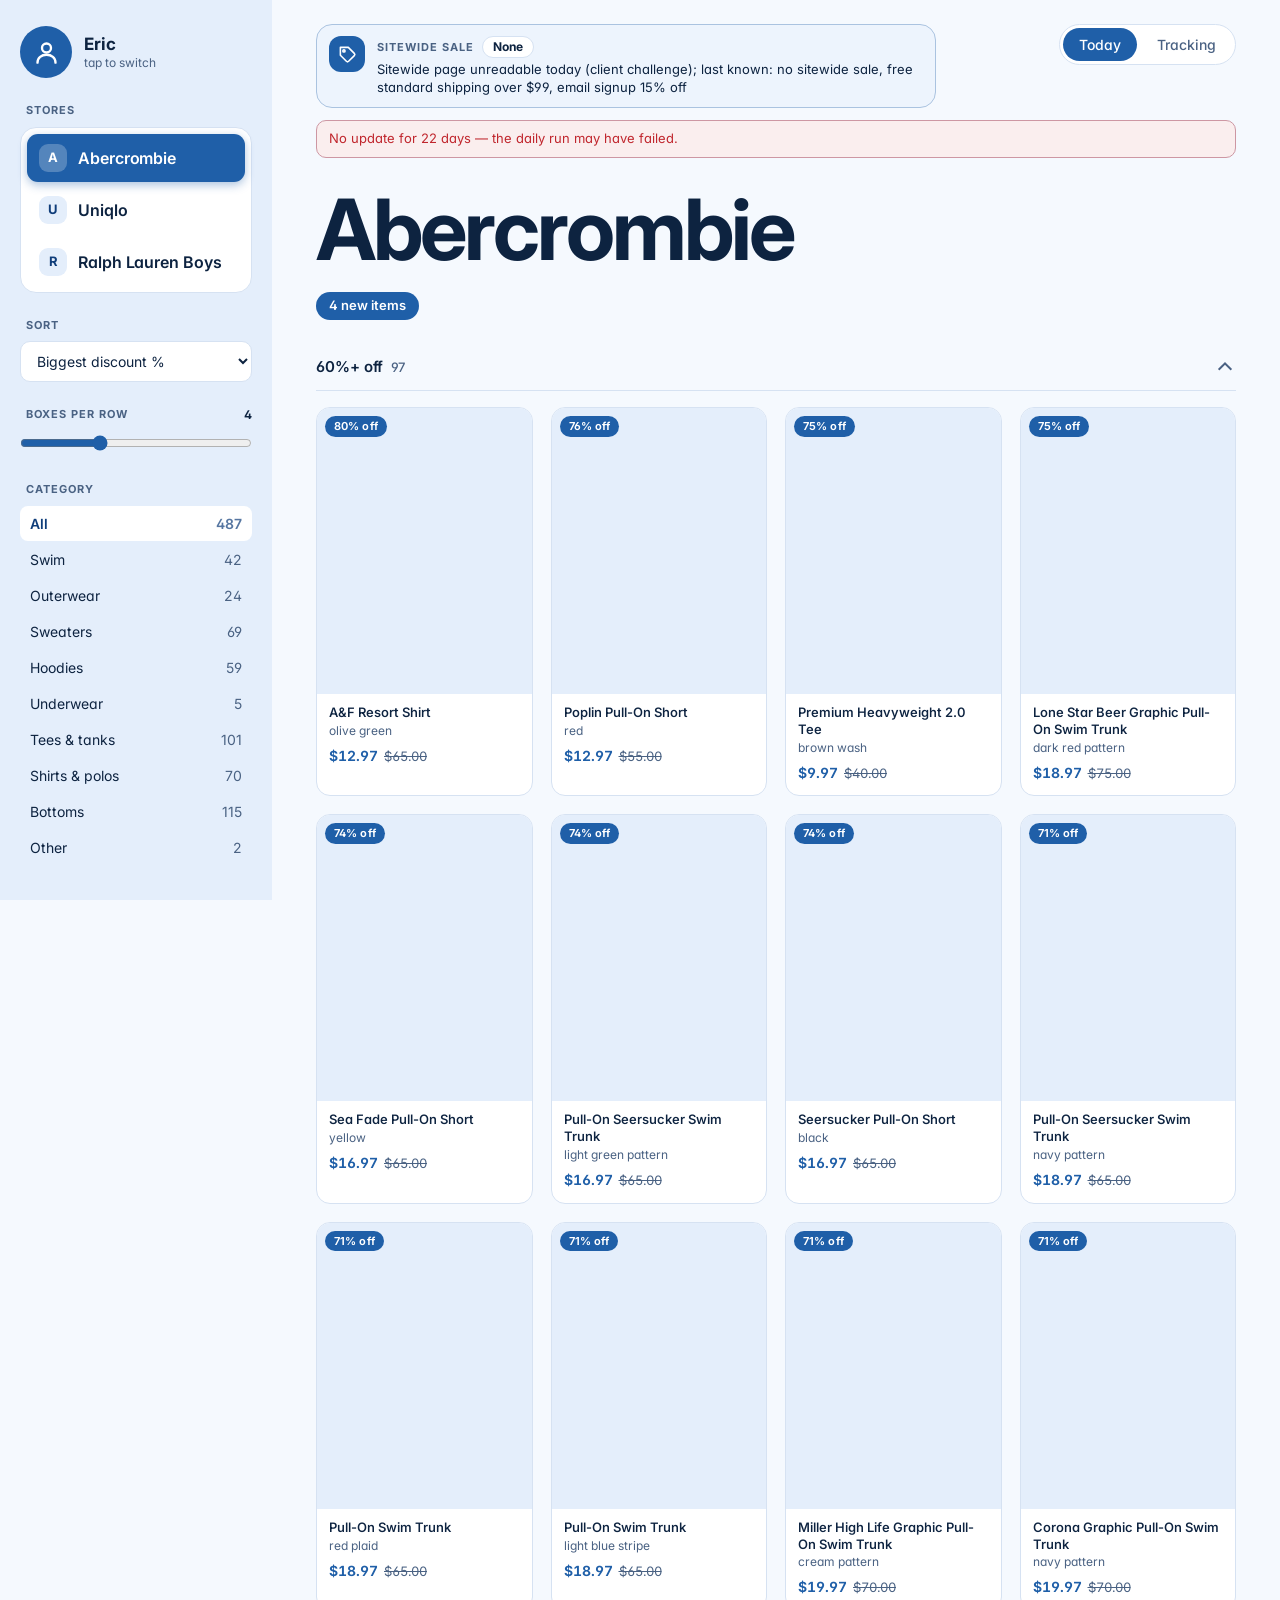
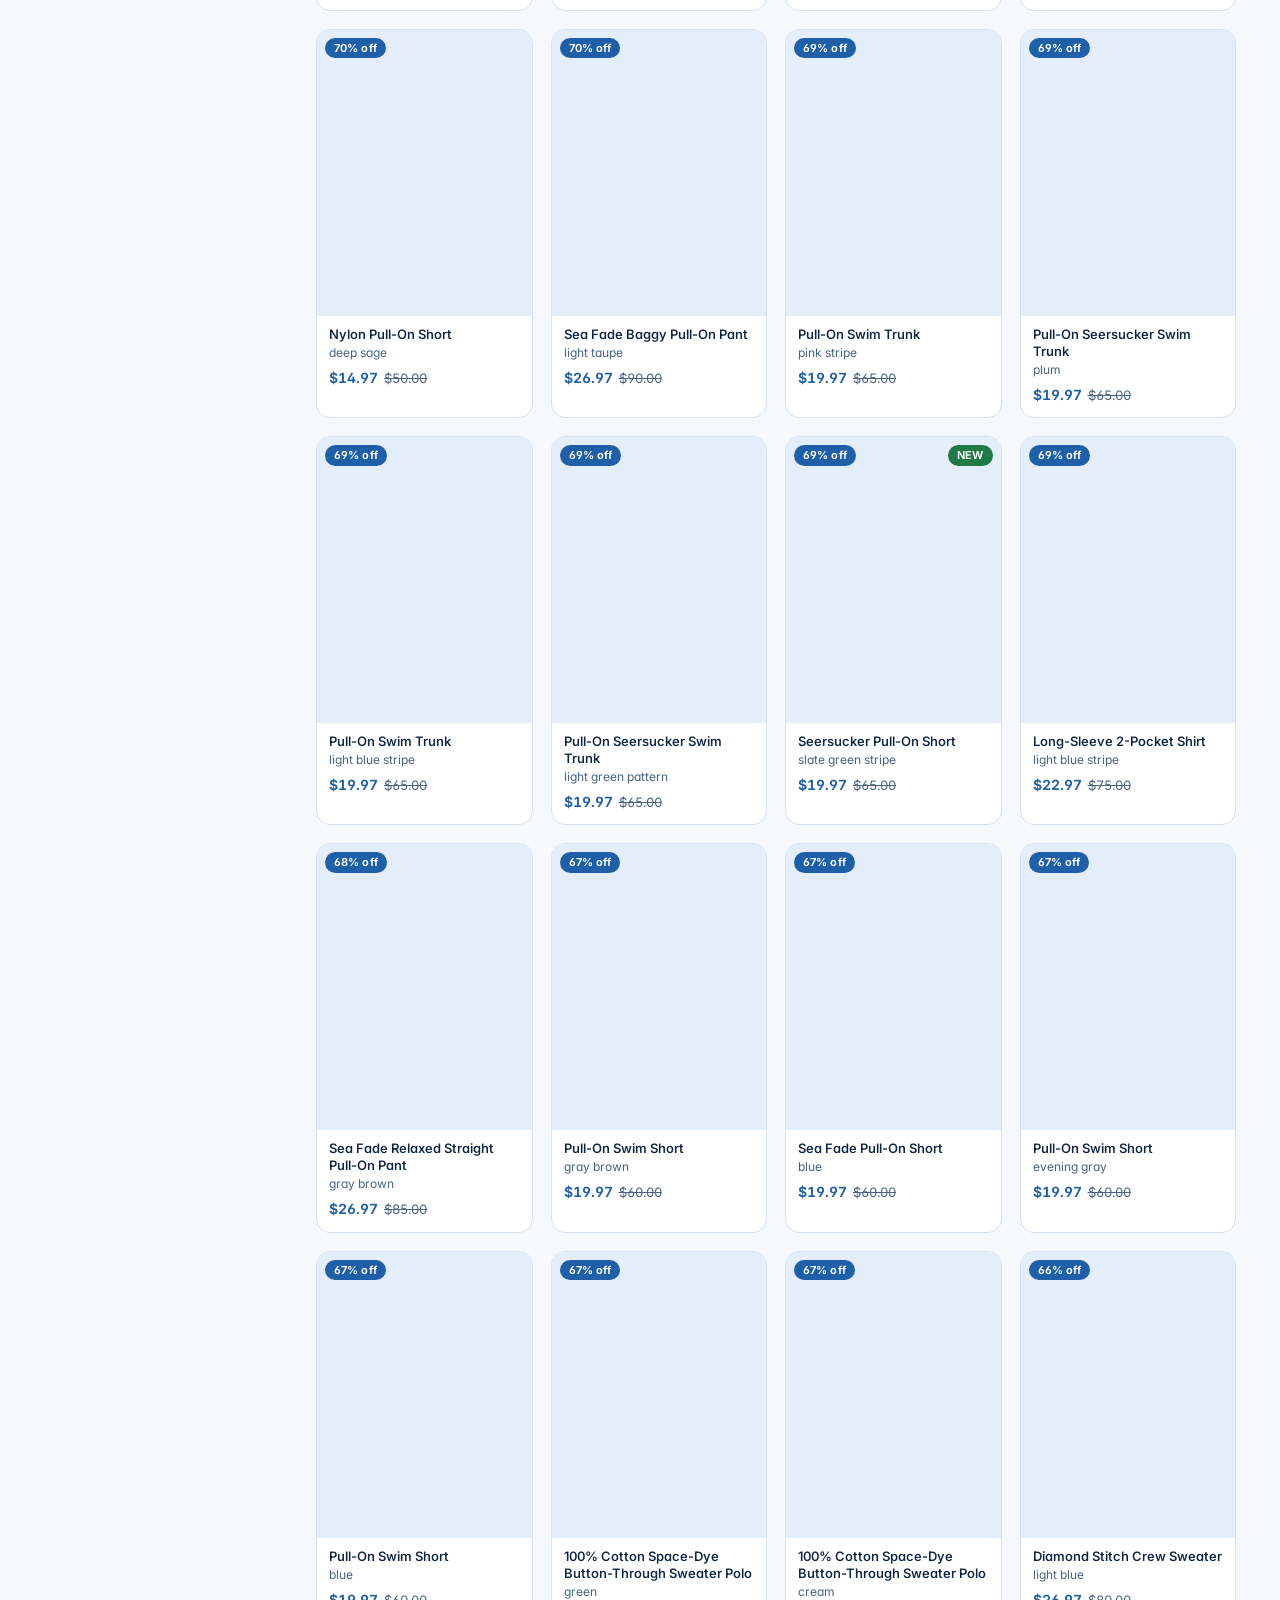
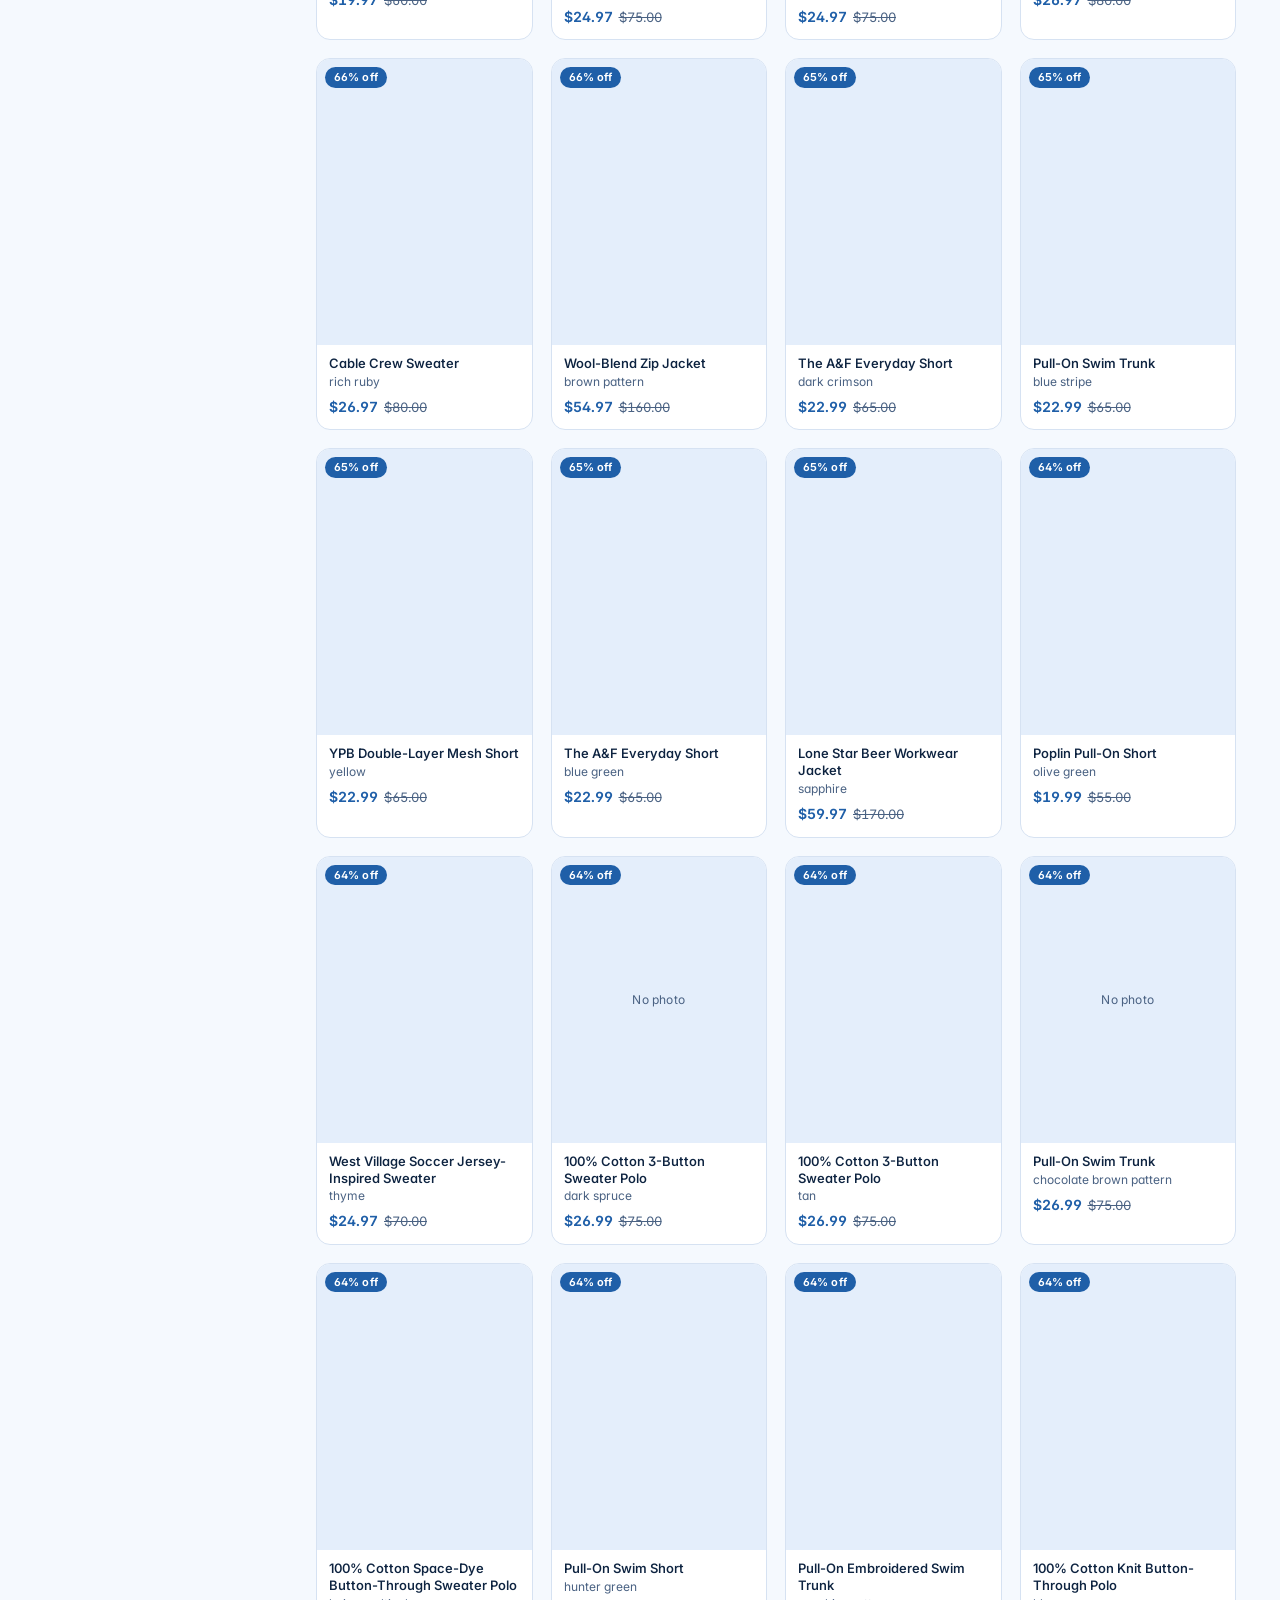
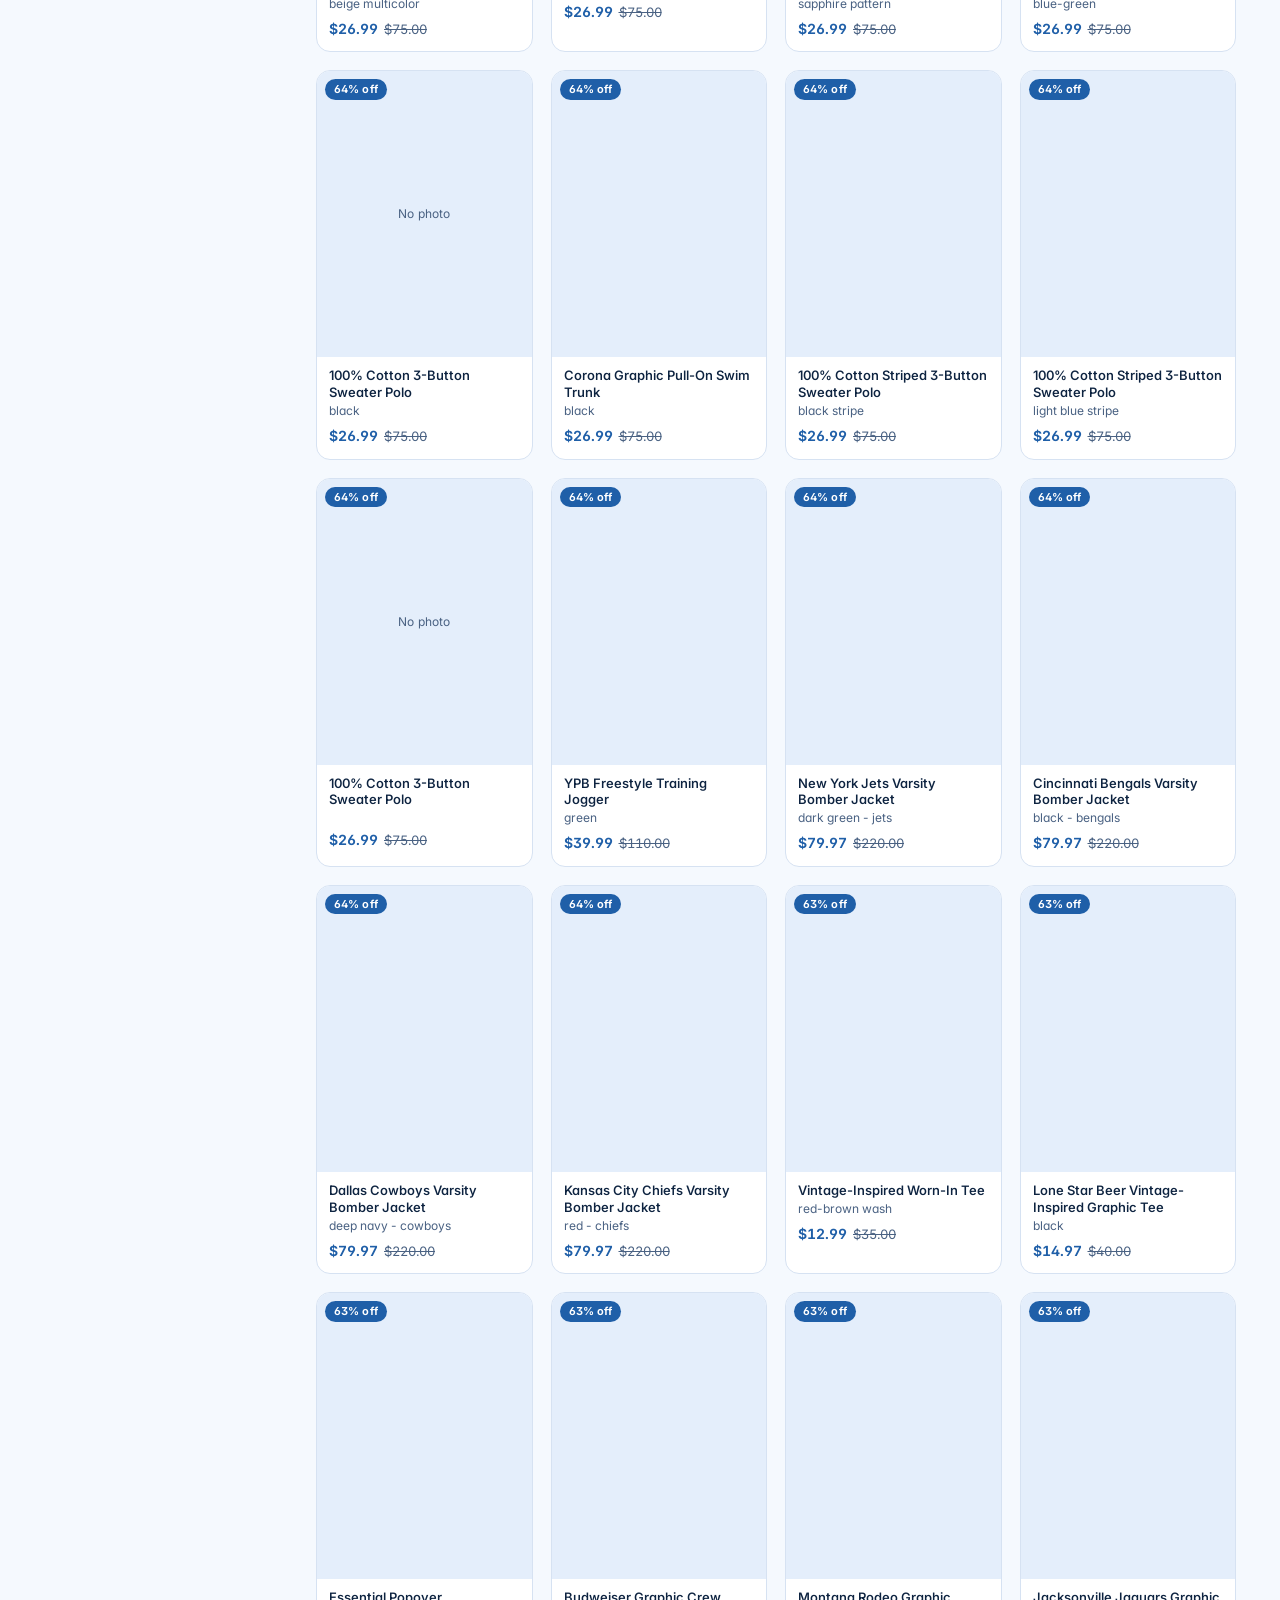
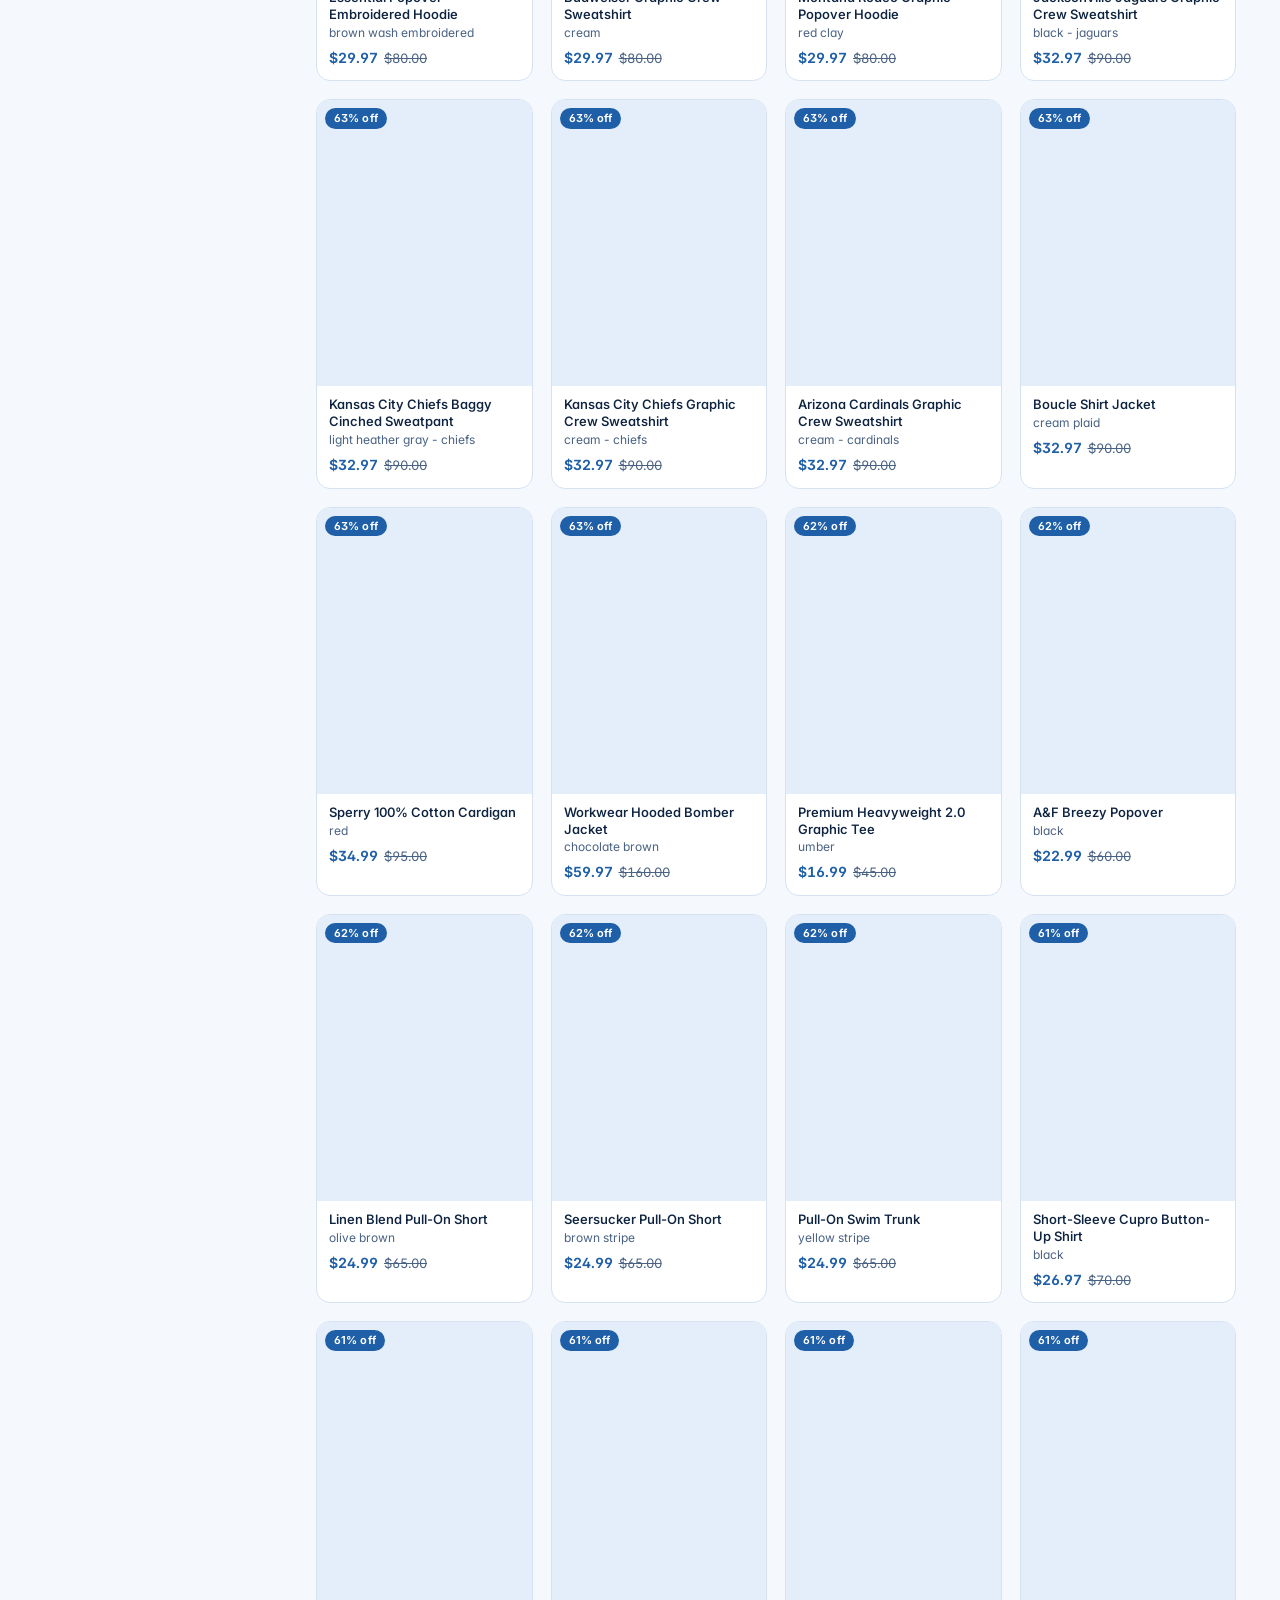
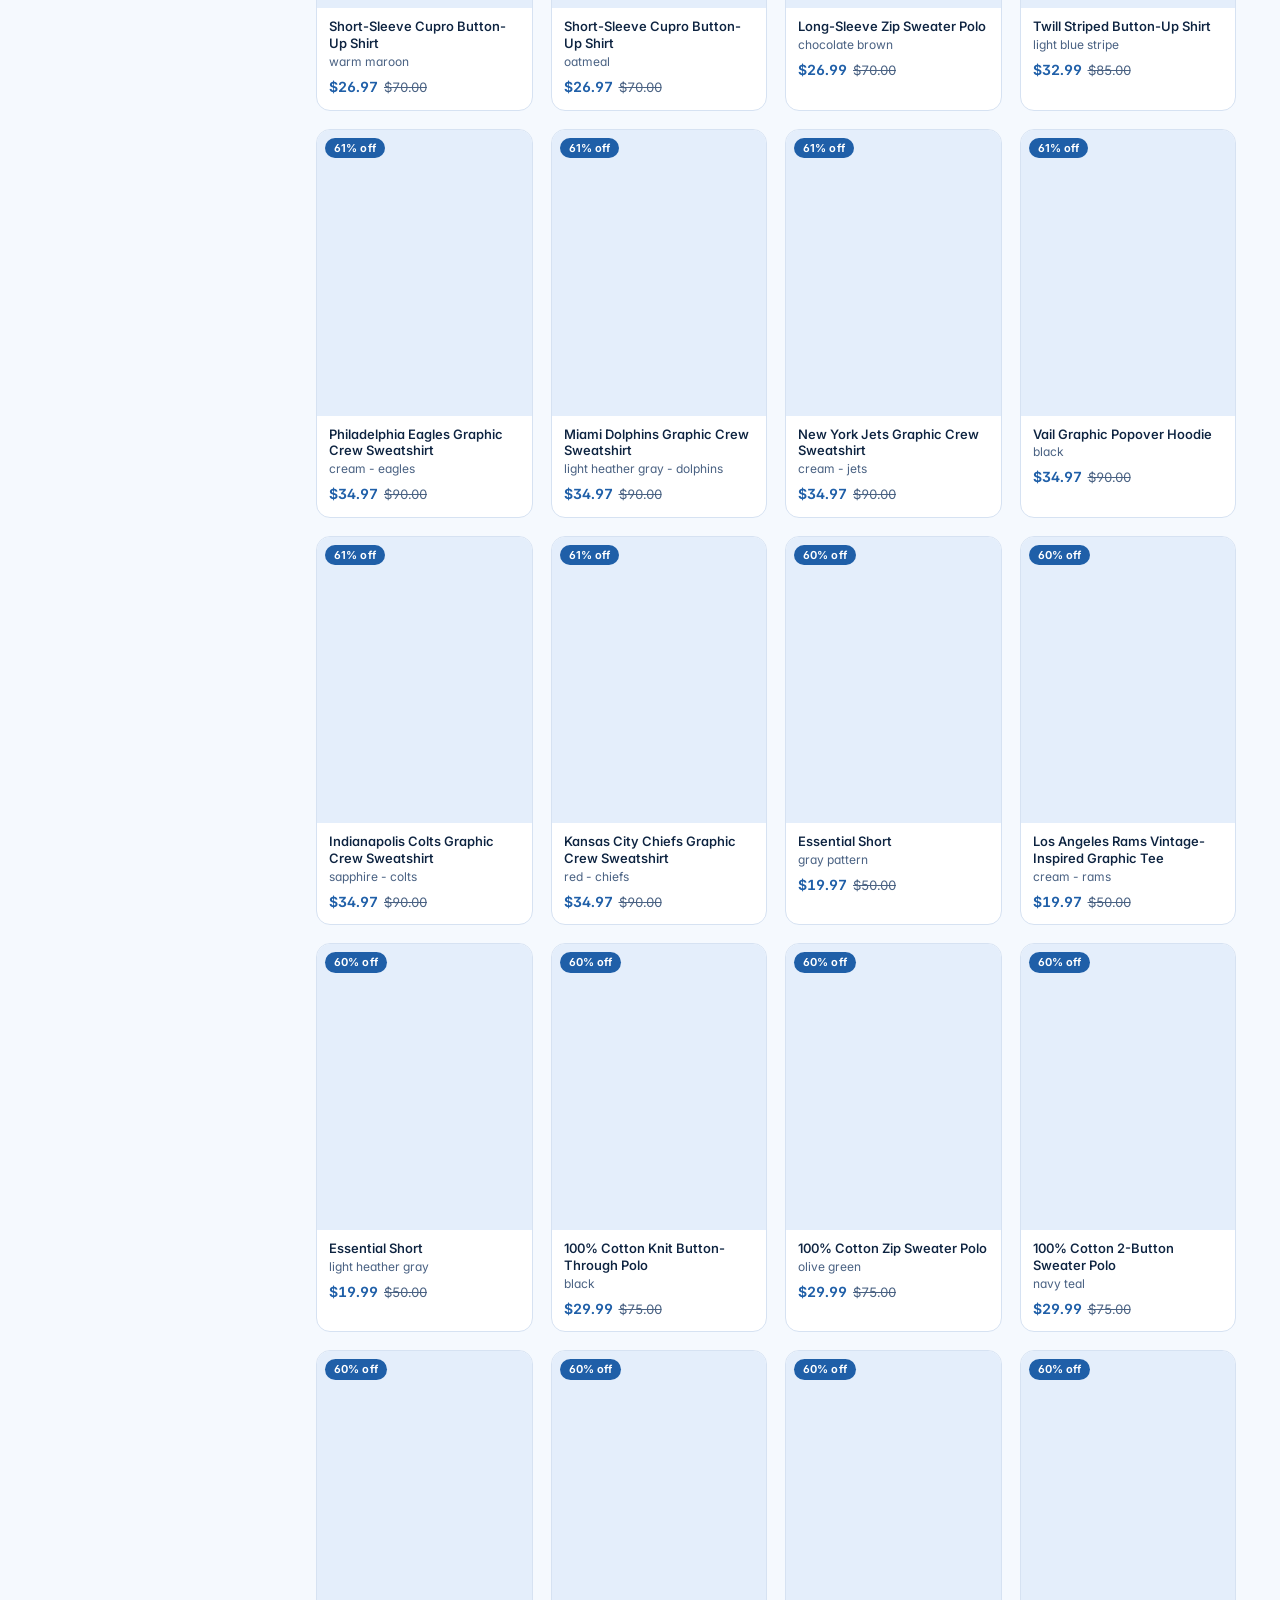
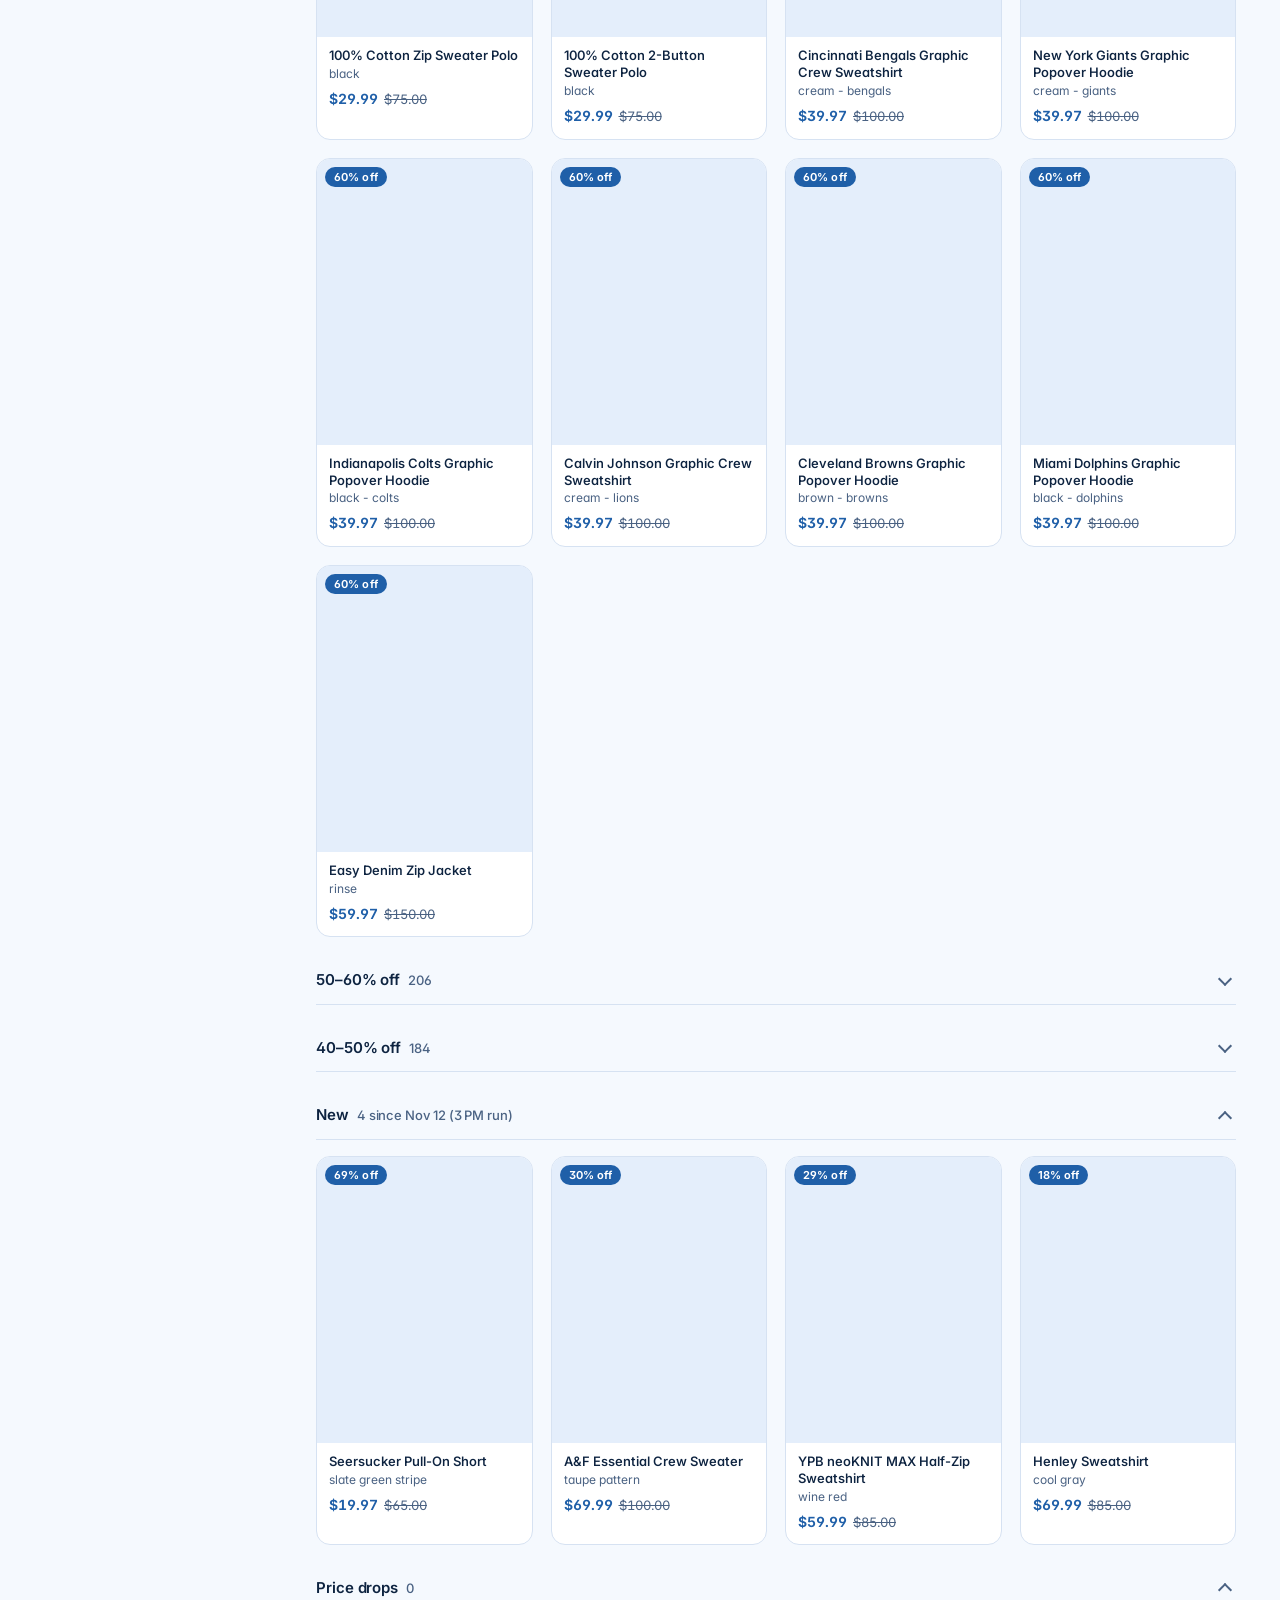
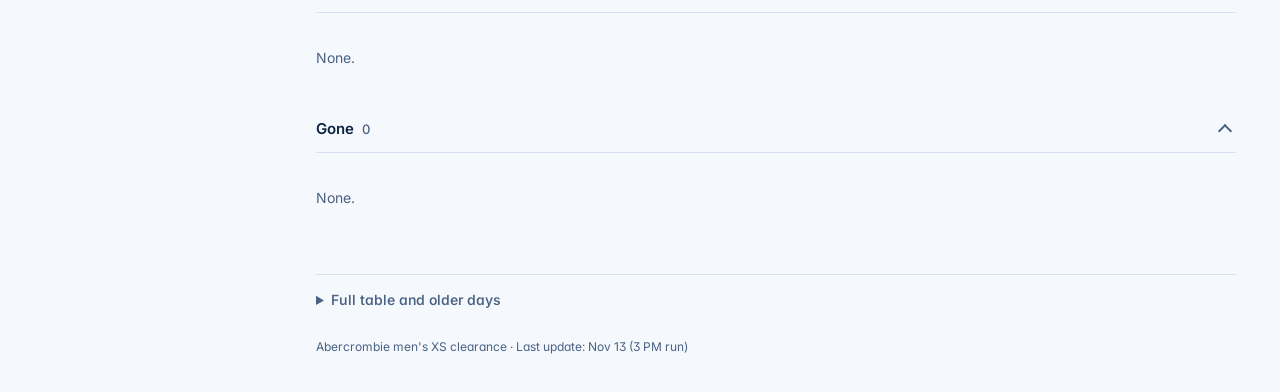
==== commit b3a67611: "Boxes-per-row slider; light mode only - Slider in the left column sets how many boxes per row (2-8 o" ====
--- a/eric/index.html
+++ b/eric/index.html
@@ -5,8 +5,8 @@
 <meta name="viewport" content="width=device-width,initial-scale=1">
 <title>Eric · Sale Tracker</title>
 <meta name="description" content="Daily price tracker for sale pages: 60%+ off, new arrivals, price drops and tracking.">
-<meta name="theme-color" content="#f5f9fe" media="(prefers-color-scheme: light)">
-<meta name="theme-color" content="#0a1626" media="(prefers-color-scheme: dark)">
+<meta name="theme-color" content="#f5f9fe">
+<meta name="color-scheme" content="light">
 <meta property="og:type" content="website">
 <meta property="og:title" content="Eric · Sale Tracker">
 <meta property="og:description" content="Daily price tracker for sale pages: 60%+ off, new arrivals, price drops and tracking.">
@@ -23,6 +23,7 @@
 <a class="who" href="../phoebe/" aria-label="Switch to Phoebe"><span class="ava"><svg viewBox="0 0 24 24" aria-hidden="true"><circle cx="12" cy="8" r="4"/><path d="M4 21c0-4.4 3.6-7 8-7s8 2.6 8 7"/></svg></span><span class="wn"><b>Eric</b><i>tap to switch</i></span></a>
 <nav class="rblock" id="storebox" aria-label="Stores"><h3>Stores</h3><div class="stores" id="stores"></div></nav>
 <div class="rblock" id="sortbox"></div>
+<div class="rblock" id="sizebox"><h3>Boxes per row <span id="colsv" class="cv"></span></h3><input id="cols" type="range" min="2" max="8" step="1" value="4" aria-label="Boxes per row"></div>
 <div class="rblock" id="catbox"></div>
 </aside>
 <div class="content">
--- a/styles.css
+++ b/styles.css
@@ -1,19 +1,11 @@
 /* ---------- themes: Eric = blues (default), Phoebe = pastel pink + matcha ---------- */
-:root{--bg:#f5f9fe;--fg:#0d2340;--mut:#4a6283;--card:#fff;--bd:#d6e2f2;--soft:#e4eefb;--soft2:#edf4fd;
+:root{color-scheme:light;--bg:#f5f9fe;--fg:#0d2340;--mut:#4a6283;--card:#fff;--bd:#d6e2f2;--soft:#e4eefb;--soft2:#edf4fd;
 --acc:#1f5fa8;--acc-ink:#fff;--acc-d:#0f3d7a;--tag-bg:#1f5fa8;--tag-fg:#fff;--price:#1f5fa8;
 --red:#c0262d;--grn:#1f7a45;--on-grn:#fff;--drop:#1f5fa8;--on-drop:#fff;
 --r:14px;--sh:0 10px 28px rgba(13,35,64,.10);--font:Inter,system-ui,-apple-system,"Segoe UI",Roboto,sans-serif}
 body.p-phoebe{--bg:#fff7fa;--fg:#3b2d34;--mut:#7a5c69;--card:#fff;--bd:#f0d6df;--soft:#fde6ee;--soft2:#eef4e4;
 --acc:#4a6a37;--acc-ink:#fff;--acc-d:#3f5c2d;--tag-bg:#f7c4d5;--tag-fg:#3b2d34;--price:#4a6a37;
 --grn:#4a6a37;--on-grn:#fff;--drop:#c2547a;--on-drop:#fff;--sh:0 10px 28px rgba(59,45,52,.10)}
-@media(prefers-color-scheme:dark){
-:root{color-scheme:dark;--bg:#0a1626;--fg:#e6f0fc;--mut:#93abc9;--card:#11233b;--bd:#223e63;--soft:#0f2038;--soft2:#13294a;
---acc:#6fb1ff;--acc-ink:#0a1626;--acc-d:#9cc9ff;--tag-bg:#6fb1ff;--tag-fg:#0a1626;--price:#7bb8ff;
---red:#ff7b80;--grn:#5fd18a;--on-grn:#08210f;--drop:#6fb1ff;--on-drop:#0a1626;--sh:0 10px 28px rgba(0,0,0,.5)}
-body.p-phoebe{--bg:#181215;--fg:#f7eaf0;--mut:#c9a9b6;--card:#231a1e;--bd:#3c2b33;--soft:#2a1d23;--soft2:#1f2a1b;
---acc:#a9c98f;--acc-ink:#1a2314;--acc-d:#c3dca9;--tag-bg:#f2a9c2;--tag-fg:#2a1820;--price:#b5d49b;
---grn:#a9c98f;--on-grn:#1a2314;--drop:#f2a9c2;--on-drop:#2a1820}}
-
 *{box-sizing:border-box}
 html{-webkit-text-size-adjust:100%}
 body{margin:0;background:var(--bg);color:var(--fg);font:15px/1.5 var(--font);-webkit-font-smoothing:antialiased;font-feature-settings:"cv11","ss01"}
@@ -38,6 +30,8 @@
 .srow .sin{flex:none;width:28px;height:28px;border-radius:9px;background:var(--soft);color:var(--acc-d);display:grid;place-items:center;font-size:13px;font-weight:700}
 .srow[aria-pressed=true]{background:var(--acc);color:var(--acc-ink);box-shadow:0 3px 10px color-mix(in srgb,var(--acc) 38%,transparent)}
 .srow[aria-pressed=true] .sin{background:rgba(255,255,255,.24);color:inherit}
+.rblock h3 .cv{float:right;color:var(--fg);letter-spacing:0;font-size:12px}
+.rblock input[type=range]{width:100%;accent-color:var(--acc);margin:4px 0 0}
 .rblock select{width:100%;border:1px solid var(--bd);border-radius:10px;background:var(--card);padding:10px 12px;font-size:14px}
 .cats{display:flex;flex-direction:column;gap:1px}
 .cat{display:flex;justify-content:space-between;gap:8px;width:100%;padding:7px 10px;border:0;border-radius:8px;background:transparent;font-size:14px;text-align:left;cursor:pointer}
@@ -70,8 +64,12 @@
 .stale[hidden]{display:none}
 
 /* ---------- grid + cards ---------- */
-.grid{display:grid;grid-template-columns:repeat(auto-fill,minmax(158px,1fr));gap:14px}
-@media(min-width:900px){.grid{grid-template-columns:repeat(auto-fill,minmax(190px,1fr));gap:18px}}
+.grid{display:grid;grid-template-columns:repeat(var(--cols,4),minmax(0,1fr));gap:18px}
+@media(max-width:900px){.grid{gap:12px}}
+/* many boxes per row: tighter cards */
+body.dense .info{padding:7px 8px 9px;font-size:11px}body.dense .cl{display:none}body.dense .pr b{font-size:12px}body.dense .pr s{margin-left:4px}
+body.dense .tag{font-size:9.5px;padding:1px 6px;top:5px;left:5px}body.dense .tag.n,body.dense .tag.d{left:auto;right:5px}
+body.dense .ph .fav{width:26px;height:26px;right:5px;bottom:5px}body.dense .fav svg{width:15px;height:15px}
 .card{background:var(--card);border:1px solid var(--bd);border-radius:var(--r);overflow:hidden;text-decoration:none;color:inherit;display:flex;flex-direction:column;transition:transform .2s,box-shadow .2s,border-color .2s}
 .card:hover{transform:translateY(-3px);box-shadow:var(--sh);border-color:color-mix(in srgb,var(--mut) 45%,var(--bd))}
 .ph{aspect-ratio:3/4;background:var(--soft);display:flex;align-items:center;justify-content:center;color:var(--mut);font-size:12px;position:relative;overflow:hidden}
@@ -138,7 +136,7 @@
 @keyframes sh{to{background-position:-200% 0}}
 
 /* Tracking tab: the rail only keeps the person button */
-.trk #storebox,.trk #sortbox,.trk #catbox,.trk details.more,.trk .foot{display:none}
+.trk #storebox,.trk #sortbox,.trk #catbox,.trk details.more,.trk .foot{display:none}  /* the boxes-per-row slider stays */
 
 /* ---------- landing page (root) ---------- */
 .top{border-bottom:1px solid var(--bd);background:var(--bg)}
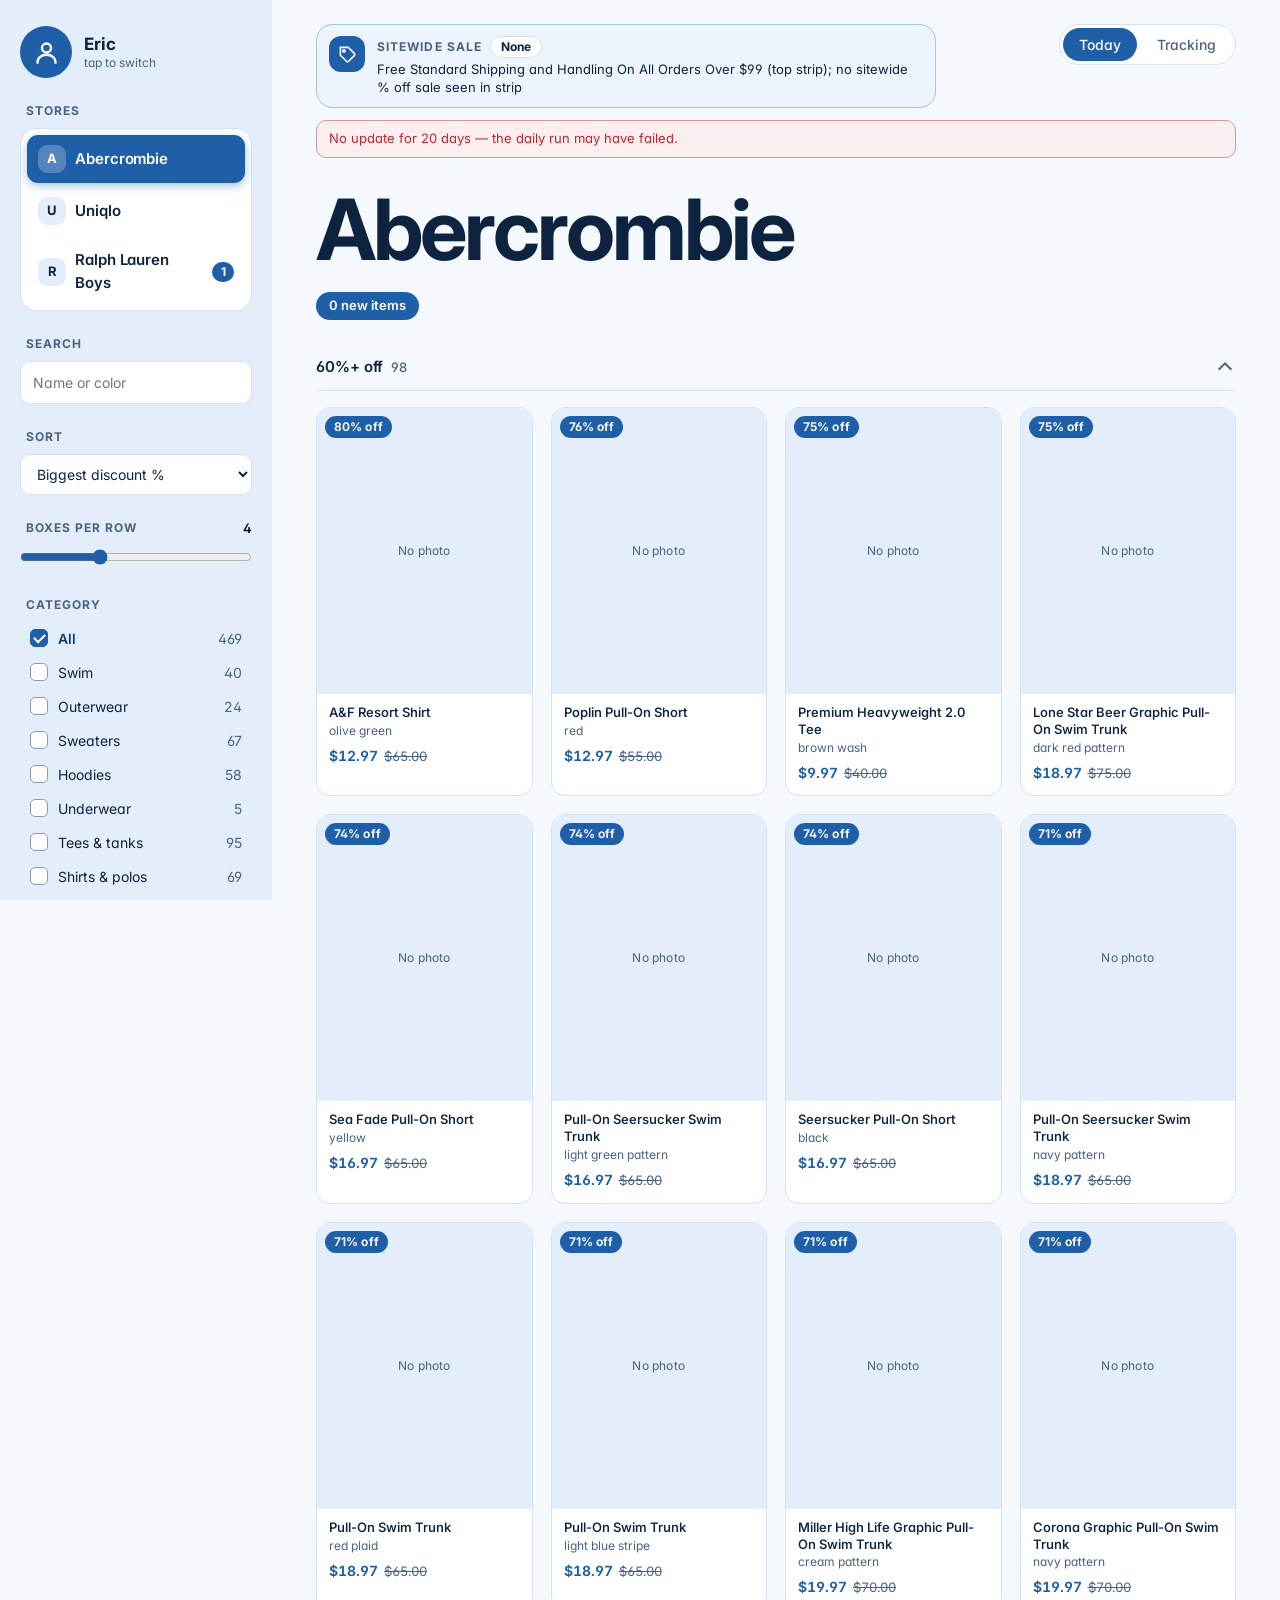
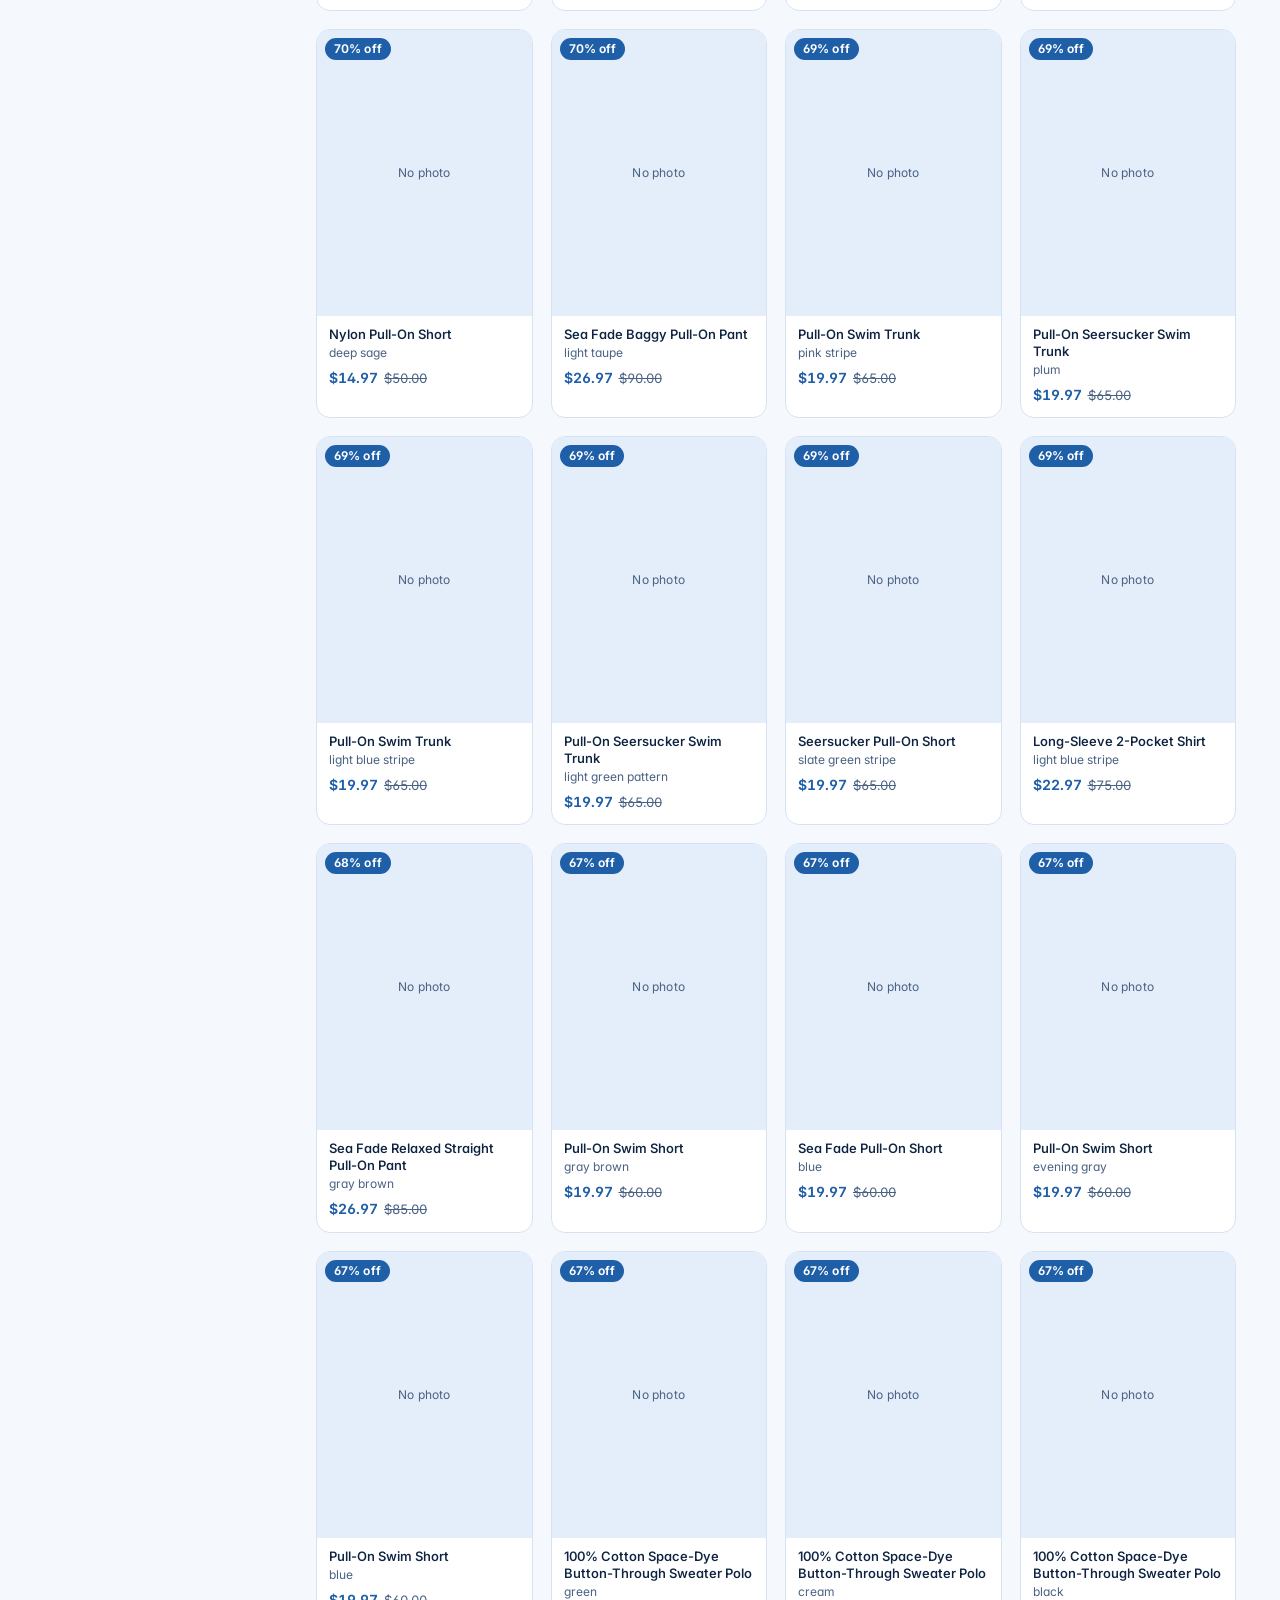
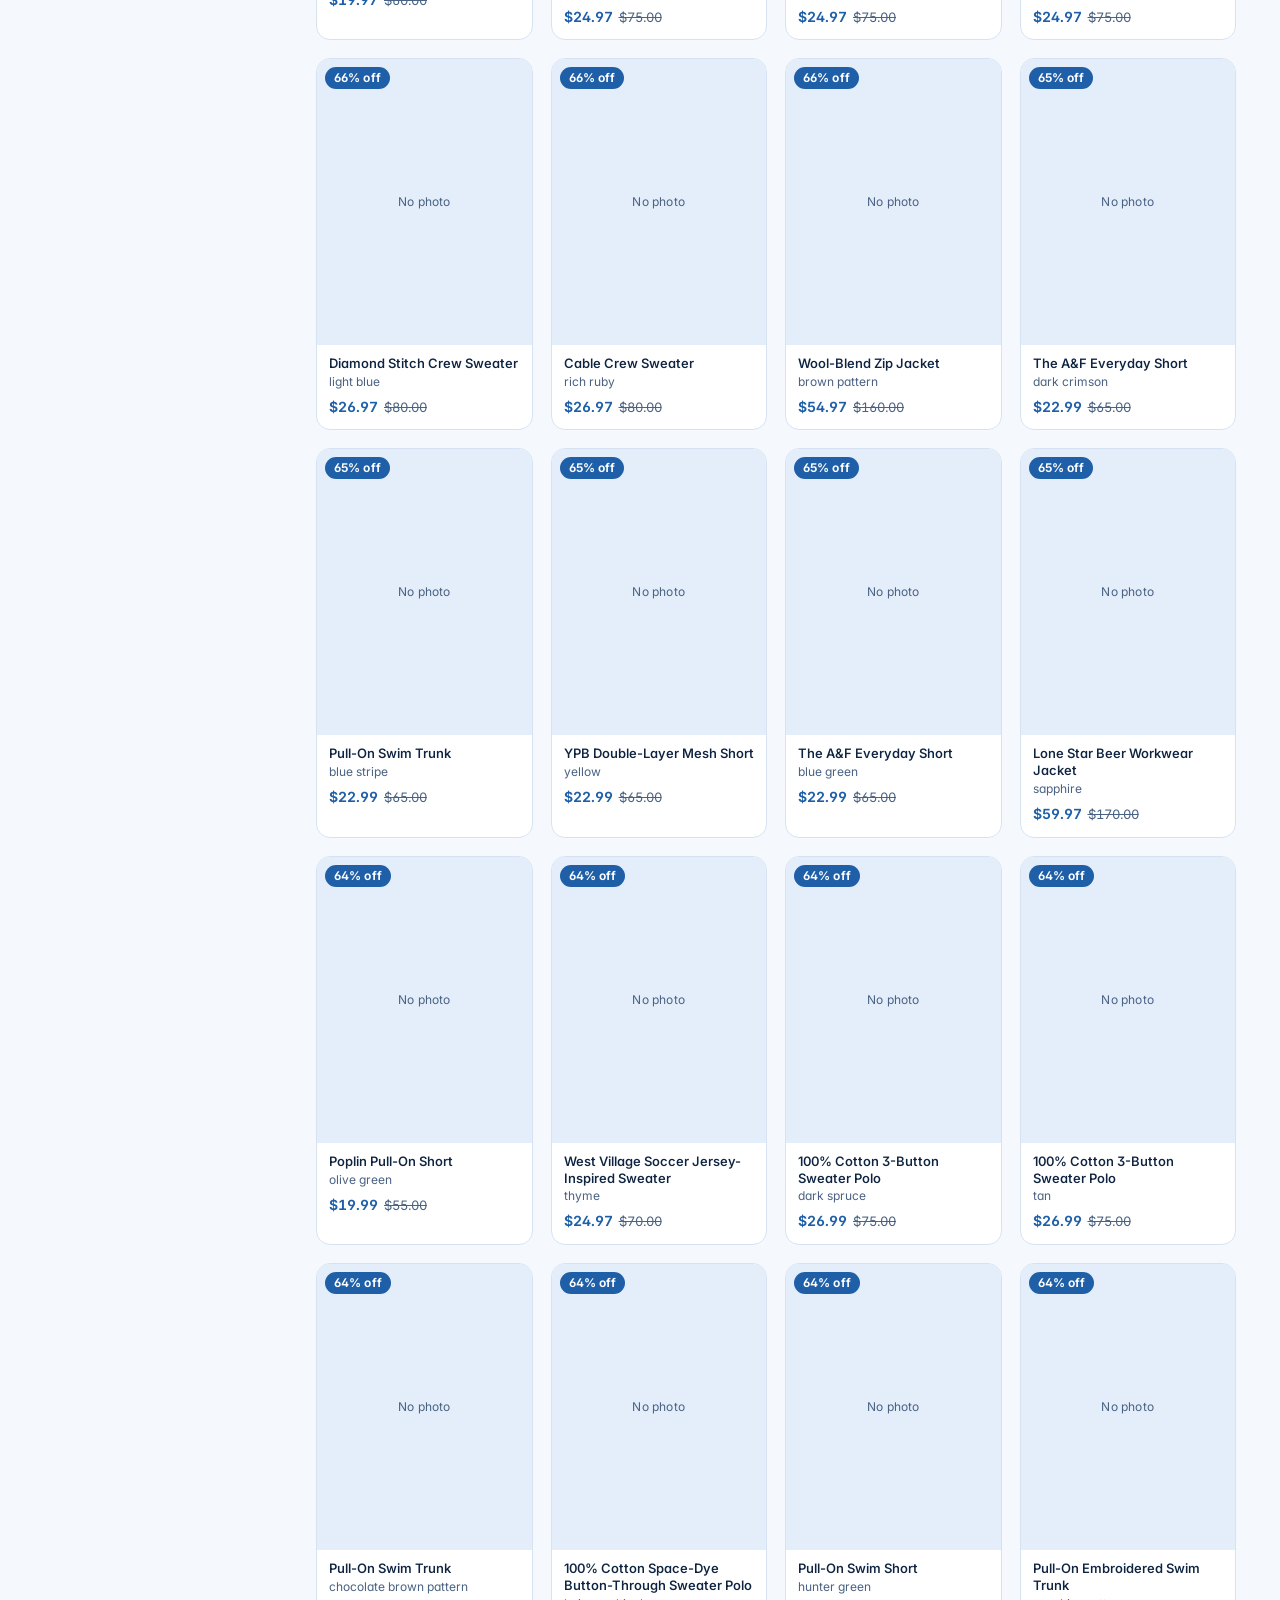
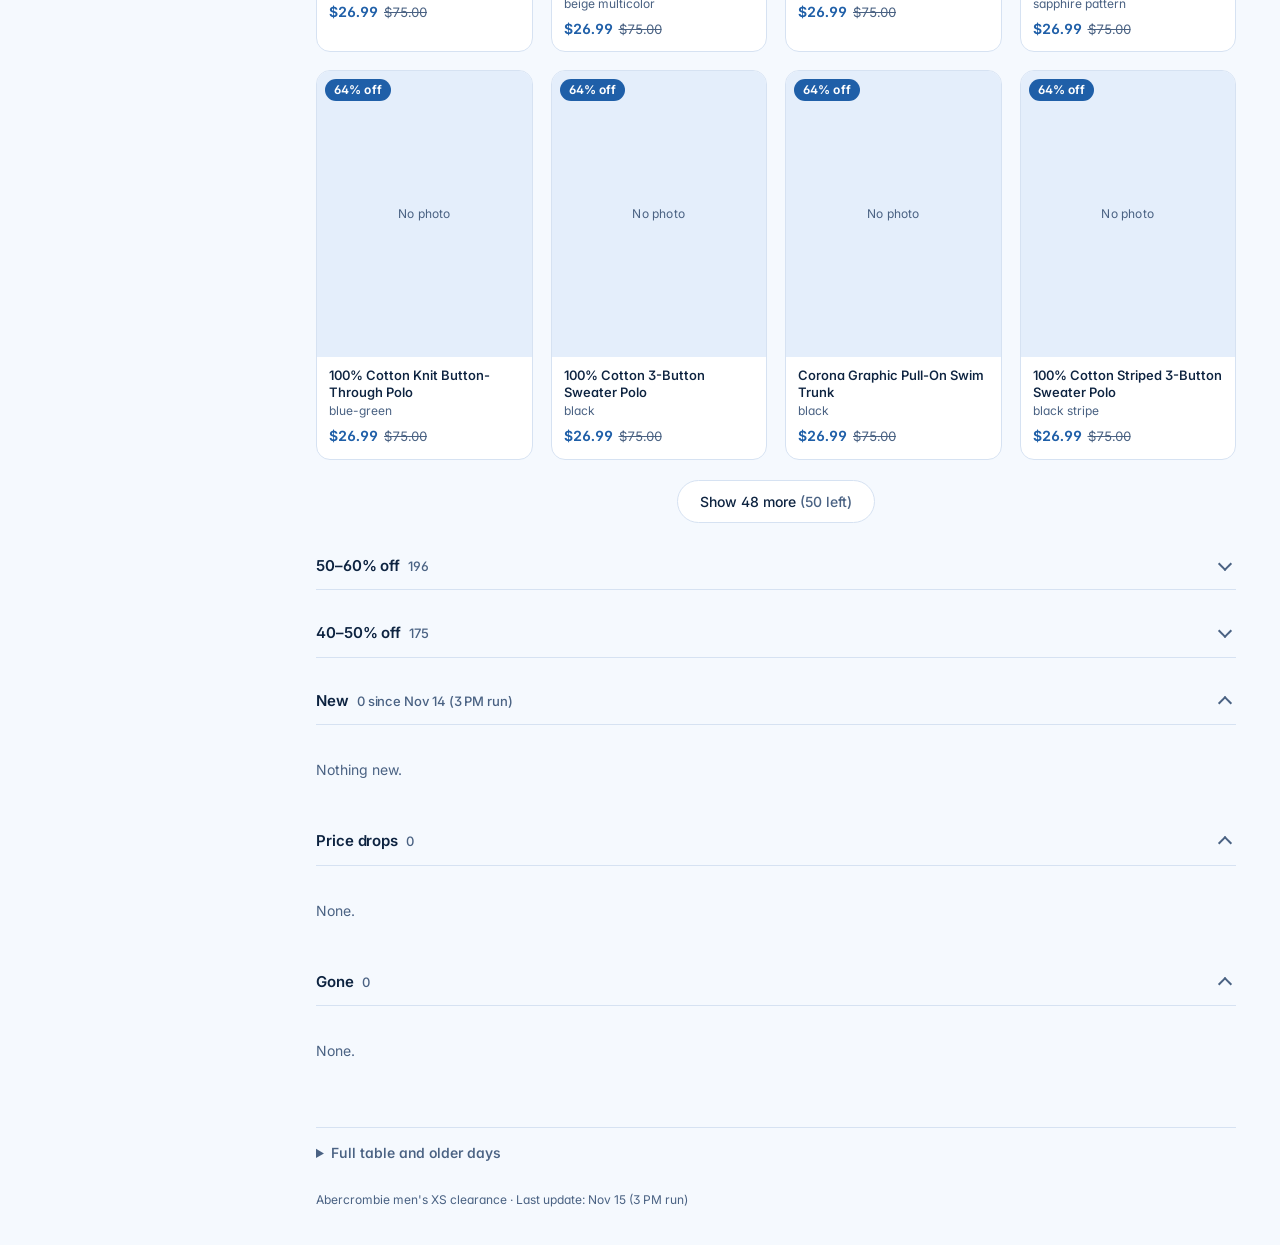
==== commit 22036f51: "Fix audit findings; categories are now checkboxes Checkbox multi-select categories, search, per-stor" ====
--- a/eric/index.html
+++ b/eric/index.html
@@ -18,23 +18,29 @@
 <link rel="stylesheet" href="../styles.css">
 </head>
 <body class="p-eric">
+<a class="skip" href="#main">Skip to products</a>
 <div class="shell">
-<aside class="rail" aria-label="Menu">
+<aside class="rail" id="rail" aria-label="Menu">
 <a class="who" href="../phoebe/" aria-label="Switch to Phoebe"><span class="ava"><svg viewBox="0 0 24 24" aria-hidden="true"><circle cx="12" cy="8" r="4"/><path d="M4 21c0-4.4 3.6-7 8-7s8 2.6 8 7"/></svg></span><span class="wn"><b>Eric</b><i>tap to switch</i></span></a>
-<nav class="rblock" id="storebox" aria-label="Stores"><h3>Stores</h3><div class="stores" id="stores"></div></nav>
+<nav class="rblock" id="storebox" aria-labelledby="rh-stores"><p class="rh" id="rh-stores">Stores</p><div class="stores" id="stores"></div></nav>
+<button type="button" class="ftoggle" id="ftoggle" aria-expanded="false" aria-controls="fbody">Filters <span id="fcount" class="fc" hidden></span></button>
+<div class="fbody" id="fbody">
+<div class="rblock" id="searchbox"><label class="rh" for="vsearch">Search</label><input id="vsearch" type="search" placeholder="Name or color" autocomplete="off"></div>
 <div class="rblock" id="sortbox"></div>
-<div class="rblock" id="sizebox"><h3>Boxes per row <span id="colsv" class="cv"></span></h3><input id="cols" type="range" min="2" max="8" step="1" value="4" aria-label="Boxes per row"></div>
+<div class="rblock" id="sizebox"><p class="rh" id="rh-size">Boxes per row <span id="colsv" class="cv"></span></p><input id="cols" type="range" min="2" max="8" step="1" value="4" aria-labelledby="rh-size"><button type="button" id="colsauto" class="linkbtn" hidden>Reset to auto</button></div>
 <div class="rblock" id="catbox"></div>
+</div>
 </aside>
 <div class="content">
 <div class="topbar"><div id="sale"></div><nav class="tabs" aria-label="Views"><button data-k="t" aria-pressed="true">Today</button><button data-k="f">Tracking</button></nav></div>
 <div id="stale" class="stale" hidden></div>
 <h1 id="sname" class="sname">&nbsp;</h1>
-<main>
-<div id="view" aria-live="polite"><div class="grid" aria-hidden="true"><div class="skel"></div><div class="skel"></div><div class="skel"></div><div class="skel"></div></div></div>
+<main id="main" tabindex="-1">
+<p id="status" class="sr" role="status" aria-live="polite"></p>
+<div id="view"><div class="grid" aria-hidden="true"><div class="skel"></div><div class="skel"></div><div class="skel"></div><div class="skel"></div><div class="skel"></div><div class="skel"></div><div class="skel"></div><div class="skel"></div></div></div>
 <details class="more"><summary>Full table and older days</summary>
-<div class="tools"><input id="q" type="search" placeholder="Search name, color, id" aria-label="Search"><select id="f" aria-label="Filter"><option value="all">All</option><option value="60">60%+ off</option><option value="new">New today</option></select><span id="cnt" class="sub"></span></div>
-<div class="tw"><table><thead><tr><th data-k="name">Item</th><th data-k="color">Color</th><th data-k="sale">Sale</th><th data-k="orig">Orig</th><th data-k="pct">Off</th></tr></thead><tbody id="tb"></tbody></table></div>
+<div class="tools"><input id="q" type="search" placeholder="Search name, color, id" aria-label="Search the table"><select id="f" aria-label="Filter the table"><option value="all">All</option><option value="60">60%+ off</option><option value="new">New today</option></select><span id="cnt" class="sub"></span></div>
+<div class="tw"><table><thead><tr><th data-k="name" aria-sort="none"><button type="button">Item</button></th><th data-k="color" aria-sort="none"><button type="button">Color</button></th><th data-k="sale" aria-sort="none"><button type="button">Sale</button></th><th data-k="orig" aria-sort="none"><button type="button">Orig</button></th><th data-k="pct" aria-sort="none"><button type="button">Off</button></th></tr></thead><tbody id="tb"></tbody></table></div>
 <h2>Older days</h2><ul class="l" id="older"></ul></details>
 </main>
 <footer class="foot"><p class="intro">Abercrombie men's XS clearance<span id="upd"></span></p></footer>
--- a/styles.css
+++ b/styles.css
@@ -16,28 +16,24 @@
 h2 .ct{color:var(--mut);font-weight:500;font-size:13px}
 
 /* ---------- layout: left rail + content ---------- */
-.shell{display:grid;grid-template-columns:272px minmax(0,1fr);min-height:100vh}
+.shell{display:grid;grid-template-columns:clamp(224px,22vw,272px) minmax(0,1fr);min-height:100vh}
 .rail{position:sticky;top:0;align-self:start;height:100vh;overflow-y:auto;background:var(--soft);padding:26px 20px 28px;display:flex;flex-direction:column;gap:24px}
 .who{display:flex;align-items:center;gap:12px;text-decoration:none;color:inherit;border-radius:14px}
 .ava{width:52px;height:52px;border-radius:50%;background:var(--acc);color:var(--acc-ink);display:grid;place-items:center;transition:transform .15s}
 .who:hover .ava{transform:scale(1.06)}
 .ava svg{width:27px;height:27px;fill:none;stroke:currentColor;stroke-width:2.1;stroke-linecap:round;stroke-linejoin:round}
 .wn{display:flex;flex-direction:column;line-height:1.25}.wn b{font-size:17px;font-weight:700}.wn i{font-style:normal;font-size:12px;color:var(--mut)}
-.rblock h3{font-size:11px;font-weight:700;letter-spacing:.09em;text-transform:uppercase;color:var(--mut);margin:0 0 8px 6px}
+.rh{display:block;font-size:12px;font-weight:700;letter-spacing:.08em;text-transform:uppercase;color:var(--mut);margin:0 0 8px 6px}
 .stores{display:flex;flex-direction:column;gap:4px;background:var(--card);border:1px solid var(--bd);border-radius:16px;padding:6px}
-.srow{display:flex;align-items:center;gap:11px;width:100%;padding:10px 12px;border:0;border-radius:11px;background:transparent;color:var(--fg);font-size:16px;font-weight:600;letter-spacing:-.005em;text-align:left;cursor:pointer;transition:background .15s}
+.srow{display:flex;align-items:center;gap:9px;width:100%;padding:10px 11px;border:0;border-radius:11px;background:transparent;color:var(--fg);font-size:15px;font-weight:600;letter-spacing:-.005em;text-align:left;cursor:pointer;transition:background .15s}
 .srow:hover{background:var(--soft)}
-.srow .sin{flex:none;width:28px;height:28px;border-radius:9px;background:var(--soft);color:var(--acc-d);display:grid;place-items:center;font-size:13px;font-weight:700}
+.srow .sin{flex:none;width:28px;height:28px;border-radius:9px;background:var(--soft);color:var(--fg);display:grid;place-items:center;font-size:13px;font-weight:700}
 .srow[aria-pressed=true]{background:var(--acc);color:var(--acc-ink);box-shadow:0 3px 10px color-mix(in srgb,var(--acc) 38%,transparent)}
 .srow[aria-pressed=true] .sin{background:rgba(255,255,255,.24);color:inherit}
-.rblock h3 .cv{float:right;color:var(--fg);letter-spacing:0;font-size:12px}
+.rh .cv{float:right;color:var(--fg);letter-spacing:0;font-size:13px}
 .rblock input[type=range]{width:100%;accent-color:var(--acc);margin:4px 0 0}
 .rblock select{width:100%;border:1px solid var(--bd);border-radius:10px;background:var(--card);padding:10px 12px;font-size:14px}
 .cats{display:flex;flex-direction:column;gap:1px}
-.cat{display:flex;justify-content:space-between;gap:8px;width:100%;padding:7px 10px;border:0;border-radius:8px;background:transparent;font-size:14px;text-align:left;cursor:pointer}
-.cat i{font-style:normal;color:var(--mut)}.cat:hover{background:color-mix(in srgb,var(--card) 60%,transparent)}
-.cat[aria-pressed=true]{background:var(--card);color:var(--acc-d);font-weight:600}.cat[aria-pressed=true] i{color:inherit;opacity:.7}
-
 .content{min-width:0;padding:24px 44px 0 44px;display:flex;flex-direction:column}
 .topbar{display:flex;justify-content:space-between;align-items:flex-start;gap:20px;flex-wrap:wrap;min-height:44px}
 .tabs{display:flex;gap:4px;padding:3px;border:1px solid var(--bd);border-radius:99px;background:var(--card);margin-left:auto}
@@ -55,10 +51,10 @@
 .sico svg{width:19px;height:19px;fill:none;stroke:currentColor;stroke-width:2;stroke-linecap:round;stroke-linejoin:round}
 .sbody{min-width:0}
 .stop{display:flex;align-items:center;gap:8px;flex-wrap:wrap}
-.slabel{font-size:11px;font-weight:700;letter-spacing:.09em;text-transform:uppercase;color:var(--mut)}
+.slabel{font-size:12px;font-weight:700;letter-spacing:.09em;text-transform:uppercase;color:var(--mut)}
 .sstate{font-size:12px;font-weight:700;padding:1px 10px;border-radius:99px;background:var(--card);border:1px solid var(--bd)}
 .sale.yes .sstate{background:var(--acc);color:var(--acc-ink);border-color:transparent}
-.stext{margin-top:2px;font-size:13px;line-height:1.4;display:-webkit-box;-webkit-line-clamp:2;-webkit-box-orient:vertical;overflow:hidden}
+.stext{margin-top:2px;font-size:13px;line-height:1.4}
 .snote{margin-top:3px;font-size:12px;color:var(--mut)}
 .stale{border:1px solid color-mix(in srgb,var(--red) 40%,var(--bd));background:color-mix(in srgb,var(--red) 8%,var(--card));color:var(--red);border-radius:10px;padding:8px 12px;font-size:13px;margin:12px 0 0}
 .stale[hidden]{display:none}
@@ -70,22 +66,22 @@
 body.dense .info{padding:7px 8px 9px;font-size:11px}body.dense .cl{display:none}body.dense .pr b{font-size:12px}body.dense .pr s{margin-left:4px}
 body.dense .tag{font-size:9.5px;padding:1px 6px;top:5px;left:5px}body.dense .tag.n,body.dense .tag.d{left:auto;right:5px}
 body.dense .ph .fav{width:26px;height:26px;right:5px;bottom:5px}body.dense .fav svg{width:15px;height:15px}
-.card{background:var(--card);border:1px solid var(--bd);border-radius:var(--r);overflow:hidden;text-decoration:none;color:inherit;display:flex;flex-direction:column;transition:transform .2s,box-shadow .2s,border-color .2s}
+.card{position:relative;background:var(--card);border:1px solid var(--bd);border-radius:var(--r);overflow:hidden;text-decoration:none;color:inherit;display:flex;flex-direction:column;transition:transform .2s,box-shadow .2s,border-color .2s}
 .card:hover{transform:translateY(-3px);box-shadow:var(--sh);border-color:color-mix(in srgb,var(--mut) 45%,var(--bd))}
 .ph{aspect-ratio:3/4;background:var(--soft);display:flex;align-items:center;justify-content:center;color:var(--mut);font-size:12px;position:relative;overflow:hidden}
 .ph img{width:100%;height:100%;object-fit:cover;display:block;transition:transform .4s}.card:hover .ph img{transform:scale(1.035)}
 .nop{font-size:12px;letter-spacing:.02em}
-.tag{position:absolute;top:8px;left:8px;font-size:11px;font-weight:650;padding:2px 9px;border-radius:99px;color:var(--tag-fg);background:var(--tag-bg);letter-spacing:.01em}
+.tag{position:absolute;top:8px;left:8px;font-size:12px;font-weight:650;padding:2px 9px;border-radius:99px;color:var(--tag-fg);background:var(--tag-bg);letter-spacing:.01em}
 .tag.n,.tag.d{left:auto;right:8px}.tag.n{background:var(--grn);color:var(--on-grn)}.tag.d{background:var(--drop);color:var(--on-drop)}
 .info{padding:10px 12px 12px;font-size:13px;display:flex;flex-direction:column;gap:1px}
-.nm{font-weight:550;line-height:1.3}.cl{color:var(--mut);font-size:12px;min-height:1.2em}
+.nm{font-weight:550;line-height:1.3;color:inherit;text-decoration:none}.card .nm::after{content:"";position:absolute;inset:0;z-index:1}.cl{color:var(--mut);font-size:12px;min-height:1.2em}
 .pr{margin-top:4px;font-variant-numeric:tabular-nums}.pr b{color:var(--price);font-weight:650;font-size:14px}.pr s{color:var(--mut);margin-left:6px}
 
 /* tracking icon */
-.fav{cursor:pointer;user-select:none;color:var(--mut);line-height:1;display:inline-flex;align-items:center;justify-content:center;vertical-align:middle}
+.fav{border:0;background:none;padding:0;cursor:pointer;user-select:none;color:var(--mut);line-height:1;display:inline-flex;align-items:center;justify-content:center;vertical-align:middle}
 .fav svg{width:18px;height:18px;display:block;fill:none;stroke:currentColor;stroke-width:2;stroke-linecap:round;stroke-linejoin:round}
 .fav[aria-pressed=true]{color:var(--acc)}
-.ph .fav{position:absolute;right:8px;bottom:8px;width:32px;height:32px;border-radius:50%;background:color-mix(in srgb,var(--card) 92%,transparent);box-shadow:0 1px 4px rgba(0,0,0,.18);transition:opacity .15s,transform .15s}
+.ph .fav{z-index:2;position:absolute;right:8px;bottom:8px;width:32px;height:32px;border-radius:50%;background:color-mix(in srgb,var(--card) 92%,transparent);box-shadow:0 1px 4px rgba(0,0,0,.18);transition:opacity .15s,transform .15s}
 .ph .fav:hover{transform:scale(1.08)}
 .ph .fav[aria-pressed=true]{background:var(--acc);color:var(--acc-ink);box-shadow:0 1px 4px rgba(0,0,0,.25)}
 @media(hover:hover){.card .fav{opacity:0}.card:hover .fav,.card .fav:focus-visible,.card .fav[aria-pressed=true]{opacity:1}}
@@ -105,7 +101,7 @@
 .tcount{margin:16px 0 14px}
 
 /* tracking history */
-.hist{margin-top:8px;display:flex;flex-direction:column;gap:3px}
+.hist{position:relative;z-index:2;margin-top:8px;display:flex;flex-direction:column;gap:3px}
 .spark{display:block;width:100%;height:32px;margin-bottom:2px}.spark polyline{fill:none;stroke:var(--acc);stroke-width:1.8;stroke-linejoin:round;stroke-linecap:round;vector-effect:non-scaling-stroke}
 .chg{font-weight:600}.chg.dn{color:var(--grn)}.chg.up{color:var(--red)}
 .hist details{margin:2px 0 0;padding:0;border:0}.hist summary{font-size:12px;font-weight:500;color:var(--mut)}.nw{white-space:nowrap}
@@ -125,7 +121,7 @@
 .tools{display:flex;flex-wrap:wrap;align-items:center;gap:8px;margin:14px 0}
 .tools input,.tools select{border:1px solid var(--bd);border-radius:10px;background:var(--card);padding:6px 10px;font-size:13px}
 .tw{overflow-x:auto}table{width:100%;min-width:520px;border-collapse:collapse;font-size:13px}
-th,td{text-align:left;padding:8px 8px;border-bottom:1px solid var(--bd)}th{cursor:pointer;color:var(--mut);font-weight:550;white-space:nowrap}th:hover{color:var(--fg)}td a{text-decoration:none}td a:hover{text-decoration:underline}
+th,td{text-align:left;padding:8px 8px;border-bottom:1px solid var(--bd)}th{color:var(--mut);font-weight:550;white-space:nowrap}th button{all:unset;cursor:pointer;border-radius:4px}th button:hover{color:var(--fg)}th button:focus-visible{outline:2px solid var(--acc);outline-offset:2px}th[aria-sort=ascending] button::after{content:' \2191'}th[aria-sort=descending] button::after{content:' \2193'}td a{text-decoration:none}td a:hover{text-decoration:underline}
 ul.l{list-style:none;padding:0;margin:0}ul.l li{padding:6px 0;border-bottom:1px solid var(--bd);font-size:13px}
 
 /* footer */
@@ -136,19 +132,7 @@
 @keyframes sh{to{background-position:-200% 0}}
 
 /* Tracking tab: the rail only keeps the person button */
-.trk #storebox,.trk #sortbox,.trk #catbox,.trk details.more,.trk .foot{display:none}  /* the boxes-per-row slider stays */
-
-/* ---------- landing page (root) ---------- */
-.top{border-bottom:1px solid var(--bd);background:var(--bg)}
-.bar{max-width:1120px;margin:0 auto;display:flex;align-items:center;gap:12px;min-height:61px;padding:10px 16px}
-.brand{display:flex;align-items:center;gap:10px}.logo{width:26px;height:26px;border-radius:8px;background:var(--acc);color:var(--acc-ink);font-weight:700;font-size:14px;display:grid;place-items:center}
-.brand h1{font-size:17px;font-weight:650;letter-spacing:-.01em;margin:0}
-.wrap{max-width:1120px;margin:0 auto;padding:18px 16px 72px}
-.spacegrid{display:grid;grid-template-columns:repeat(auto-fit,minmax(240px,1fr));gap:16px;margin-top:20px;max-width:720px}
-.spacecard{display:flex;flex-direction:column;gap:6px;padding:28px 24px;border:1px solid var(--bd);border-radius:var(--r);background:var(--card);text-decoration:none;color:inherit;transition:transform .2s,box-shadow .2s,border-color .2s}
-.spacecard:hover{transform:translateY(-3px);box-shadow:var(--sh);border-color:color-mix(in srgb,var(--mut) 45%,var(--bd))}
-.spacecard b{font-size:22px;font-weight:650;letter-spacing:-.01em}.spacecard span{color:var(--mut);font-size:13px}
-.wrap .intro{margin:0 0 4px;color:var(--mut);font-size:13px}
+.trk #storebox,.trk #searchbox,.trk #sortbox,.trk #catbox,.trk .ftoggle,.trk details.more,.trk .foot{display:none}  /* the boxes-per-row slider stays */
 
 /* ---------- small screens: the rail becomes a top block ---------- */
 @media(max-width:900px){
@@ -164,3 +148,83 @@
 .sale{max-width:none}
 }
 @media(prefers-reduced-motion:reduce){*{animation:none!important;transition:none!important}.card:hover{transform:none}}
+
+/* ---------- checkbox categories ---------- */
+.cat{display:flex;align-items:center;gap:10px;padding:6px 10px;border-radius:8px;font-size:14px;cursor:pointer;position:relative}
+.cat:hover{background:color-mix(in srgb,var(--card) 60%,transparent)}
+.cat input{position:absolute;opacity:0;width:1px;height:1px}
+.cat .box{flex:none;width:18px;height:18px;border-radius:5px;border:1.5px solid color-mix(in srgb,var(--mut) 55%,var(--bd));background:var(--card);display:grid;place-items:center;transition:background .15s,border-color .15s}
+.cat input:checked+.box{background:var(--acc);border-color:var(--acc)}
+.cat input:checked+.box::after{content:"";width:5px;height:9px;border:solid var(--acc-ink);border-width:0 2px 2px 0;transform:rotate(45deg) translate(-1px,-1px)}
+.cat input:focus-visible+.box{outline:2px solid var(--acc);outline-offset:2px}
+.cat .cn{flex:1}.cat i{font-style:normal;color:var(--mut)}
+.cat:has(input:checked) .cn{font-weight:600;color:var(--acc-d)}
+
+/* ---------- search, store counts, more, skip link ---------- */
+.rblock input[type=search]{width:100%;border:1px solid var(--bd);border-radius:10px;background:var(--card);padding:10px 12px;font-size:14px}
+.srow .nb{margin-left:auto;min-width:22px;padding:0 7px;border-radius:99px;background:var(--acc);color:var(--acc-ink);font-size:12px;font-weight:700;line-height:20px;text-align:center}
+.srow[aria-pressed=true] .nb{background:rgba(255,255,255,.28);color:inherit}
+.fbody{display:flex;flex-direction:column;gap:24px}
+.ftoggle{display:none}
+.linkbtn{border:0;background:none;color:var(--acc-d);font-size:12px;padding:4px 6px;margin:2px 0 0 -6px;cursor:pointer;text-decoration:underline}
+.morebtn{display:block;margin:20px auto 0;padding:10px 22px;border:1px solid var(--bd);border-radius:99px;background:var(--card);cursor:pointer;font-size:14px;font-weight:500}
+.morebtn:hover{border-color:var(--mut)}.morebtn i{font-style:normal;color:var(--mut)}
+.skip{position:absolute;left:-9999px;top:8px}.skip:focus{left:8px;z-index:100;background:var(--card);color:var(--fg);padding:8px 14px;border-radius:8px;box-shadow:var(--sh)}
+.sr{position:absolute;width:1px;height:1px;overflow:hidden;clip:rect(0 0 0 0);white-space:nowrap}
+.cl{overflow-wrap:anywhere}
+main:focus{outline:none}
+
+/* ---------- landing page (root) ---------- */
+.landing{max-width:760px;margin:0 auto;padding:12vh 20px 60px}
+.landing h1{font-size:clamp(40px,8vw,64px);line-height:1.02;font-weight:700;letter-spacing:-.035em;margin:0}
+.lsub{margin:10px 0 28px;color:var(--mut);font-size:18px}
+.persons{display:grid;grid-template-columns:repeat(auto-fit,minmax(260px,1fr));gap:18px}
+.pcard{display:flex;flex-direction:column;gap:6px;padding:26px 24px;border-radius:20px;text-decoration:none;transition:transform .2s,box-shadow .2s}
+.pcard b{font-size:26px;font-weight:700;letter-spacing:-.02em}.pcard>span:last-child{font-size:14px;opacity:.8}
+.pcard:hover{transform:translateY(-3px);box-shadow:var(--sh)}
+.pava{width:52px;height:52px;border-radius:50%;display:grid;place-items:center;margin-bottom:8px}
+.pava svg{width:27px;height:27px;fill:none;stroke:currentColor;stroke-width:2.1;stroke-linecap:round;stroke-linejoin:round}
+.pcard.eric{background:#e4eefb;color:#0d2340}.pcard.eric .pava{background:#1f5fa8;color:#fff}
+.pcard.phoebe{background:#fde6ee;color:#3b2d34}.pcard.phoebe .pava{background:#4a6a37;color:#fff}
+
+/* ---------- touch screens: bigger targets ---------- */
+@media(pointer:coarse){
+.srow{min-height:48px}
+.cat{min-height:44px}
+.tabs button{min-height:44px;padding:0 18px}
+details.sec>summary{min-height:48px}
+.ph .fav{width:44px;height:44px;right:6px;bottom:6px}.fav svg{width:20px;height:20px}
+body.dense .ph .fav{width:36px;height:36px}body.dense .fav svg{width:17px;height:17px}
+td .fav{width:44px;height:44px}
+.rblock select,.rblock input[type=search],.tools input,.tools select{min-height:44px}
+.rblock input[type=range]{height:44px}
+.ftoggle,.morebtn,.linkbtn{min-height:44px}
+.row{padding:12px 0}
+}
+
+/* ---------- short windows: tighter rail ---------- */
+@media(max-height:760px) and (min-width:901px){
+.rail{padding:16px 16px 18px;gap:14px}
+.fbody{gap:14px}
+.ava{width:42px;height:42px}.ava svg{width:22px;height:22px}
+.srow{padding:6px 10px;font-size:15px}.srow .sin{width:24px;height:24px;font-size:12px}
+.stores{gap:2px}.cat{padding:3px 10px}.rh{margin-bottom:5px}
+.rblock select,.rblock input[type=search]{padding:7px 10px}
+}
+
+/* ---------- small screens: compact top block with a Filters button ---------- */
+@media(max-width:900px){
+.ava{width:44px;height:44px}.ava svg{width:23px;height:23px}
+.who .wn b{font-size:16px}
+.ftoggle{display:flex;align-items:center;justify-content:space-between;width:100%;min-height:44px;padding:0 16px;border:1px solid var(--bd);border-radius:12px;background:var(--card);font-size:15px;font-weight:600;cursor:pointer}
+.ftoggle::after{content:"";width:8px;height:8px;border-right:2px solid var(--mut);border-bottom:2px solid var(--mut);transform:rotate(45deg);margin:-4px 2px 0 8px;transition:transform .2s}
+.rail.open .ftoggle::after{transform:rotate(-135deg);margin-top:4px}
+.ftoggle .fc{margin-left:auto;background:var(--acc);color:var(--acc-ink);border-radius:99px;min-width:22px;padding:0 7px;font-size:12px;line-height:20px;text-align:center}
+.ftoggle .fc[hidden]{display:none}
+.fbody{display:none}
+.rail.open .fbody{display:flex}
+.trk .fbody{display:flex}
+.cats{flex-direction:column;overflow:visible}
+.cat{width:auto;border:0;background:transparent;border-radius:8px;padding:6px 10px}
+.rail{gap:14px}
+}
